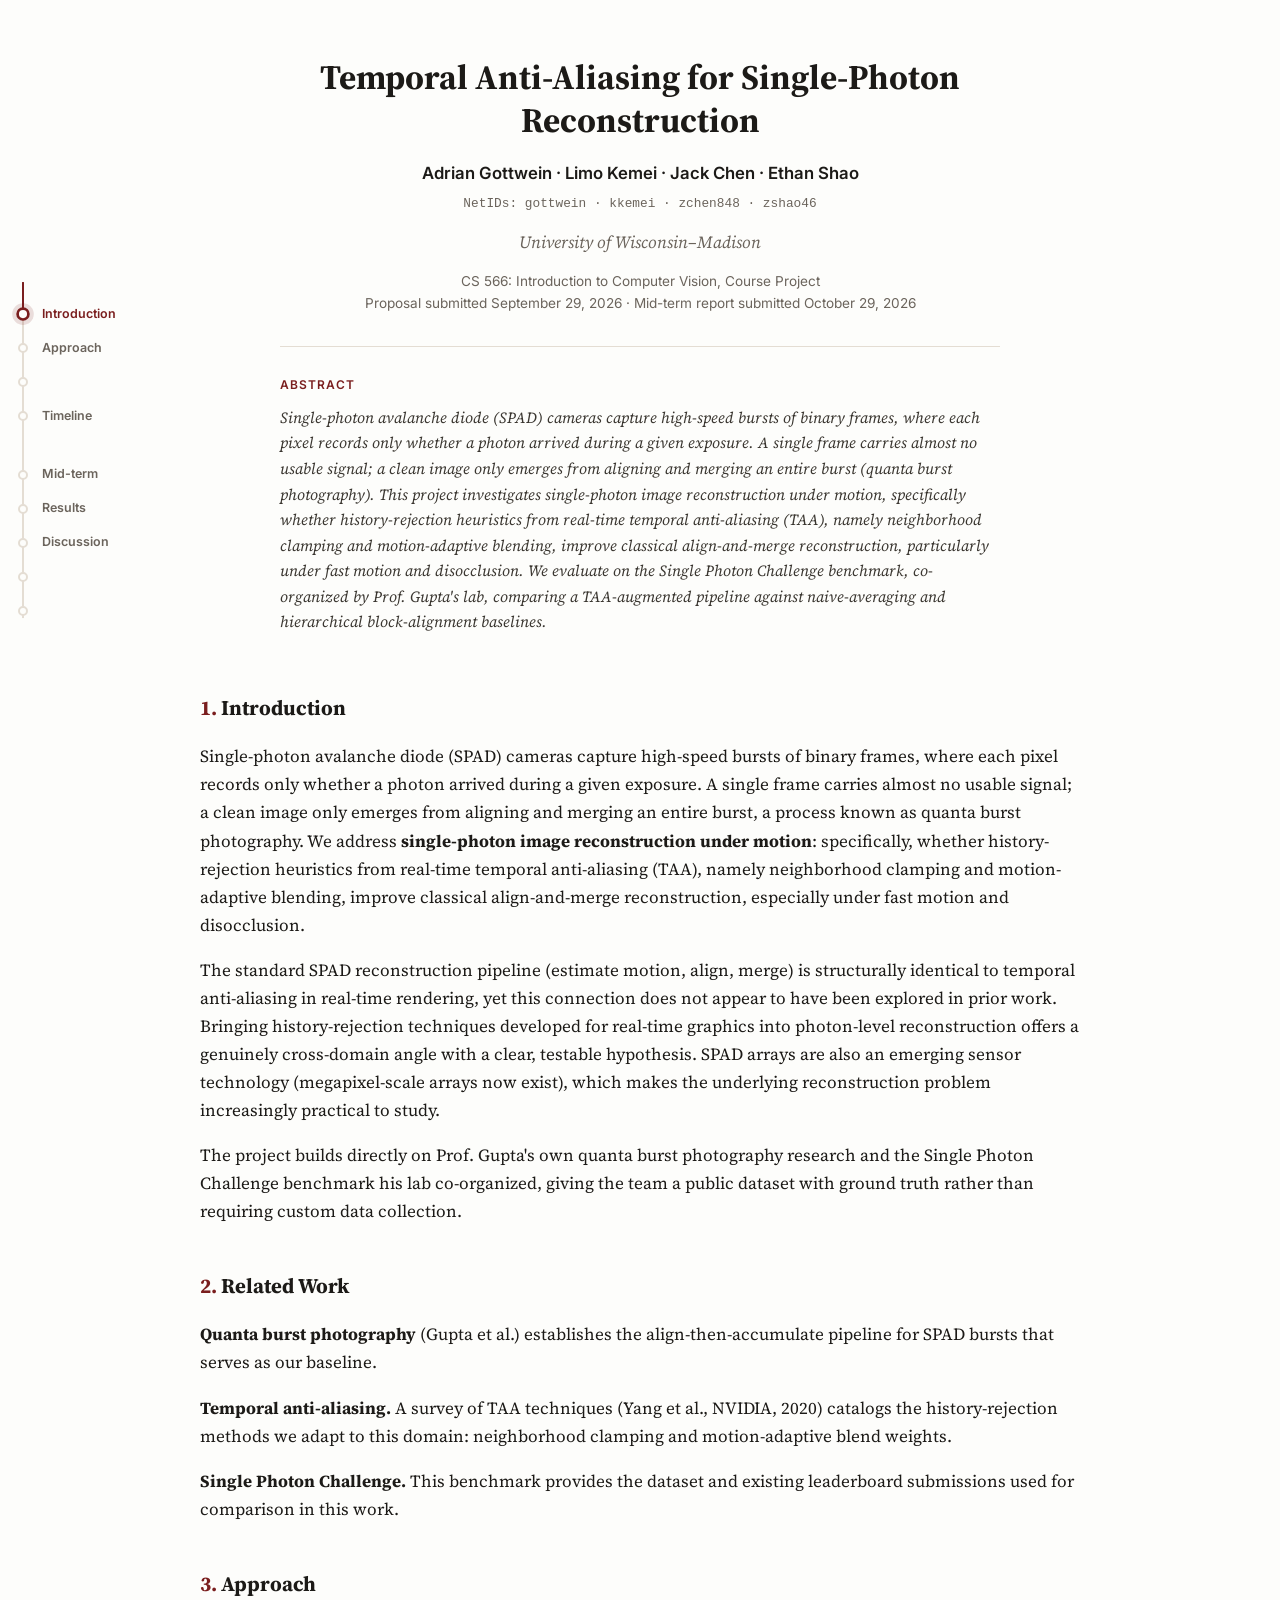
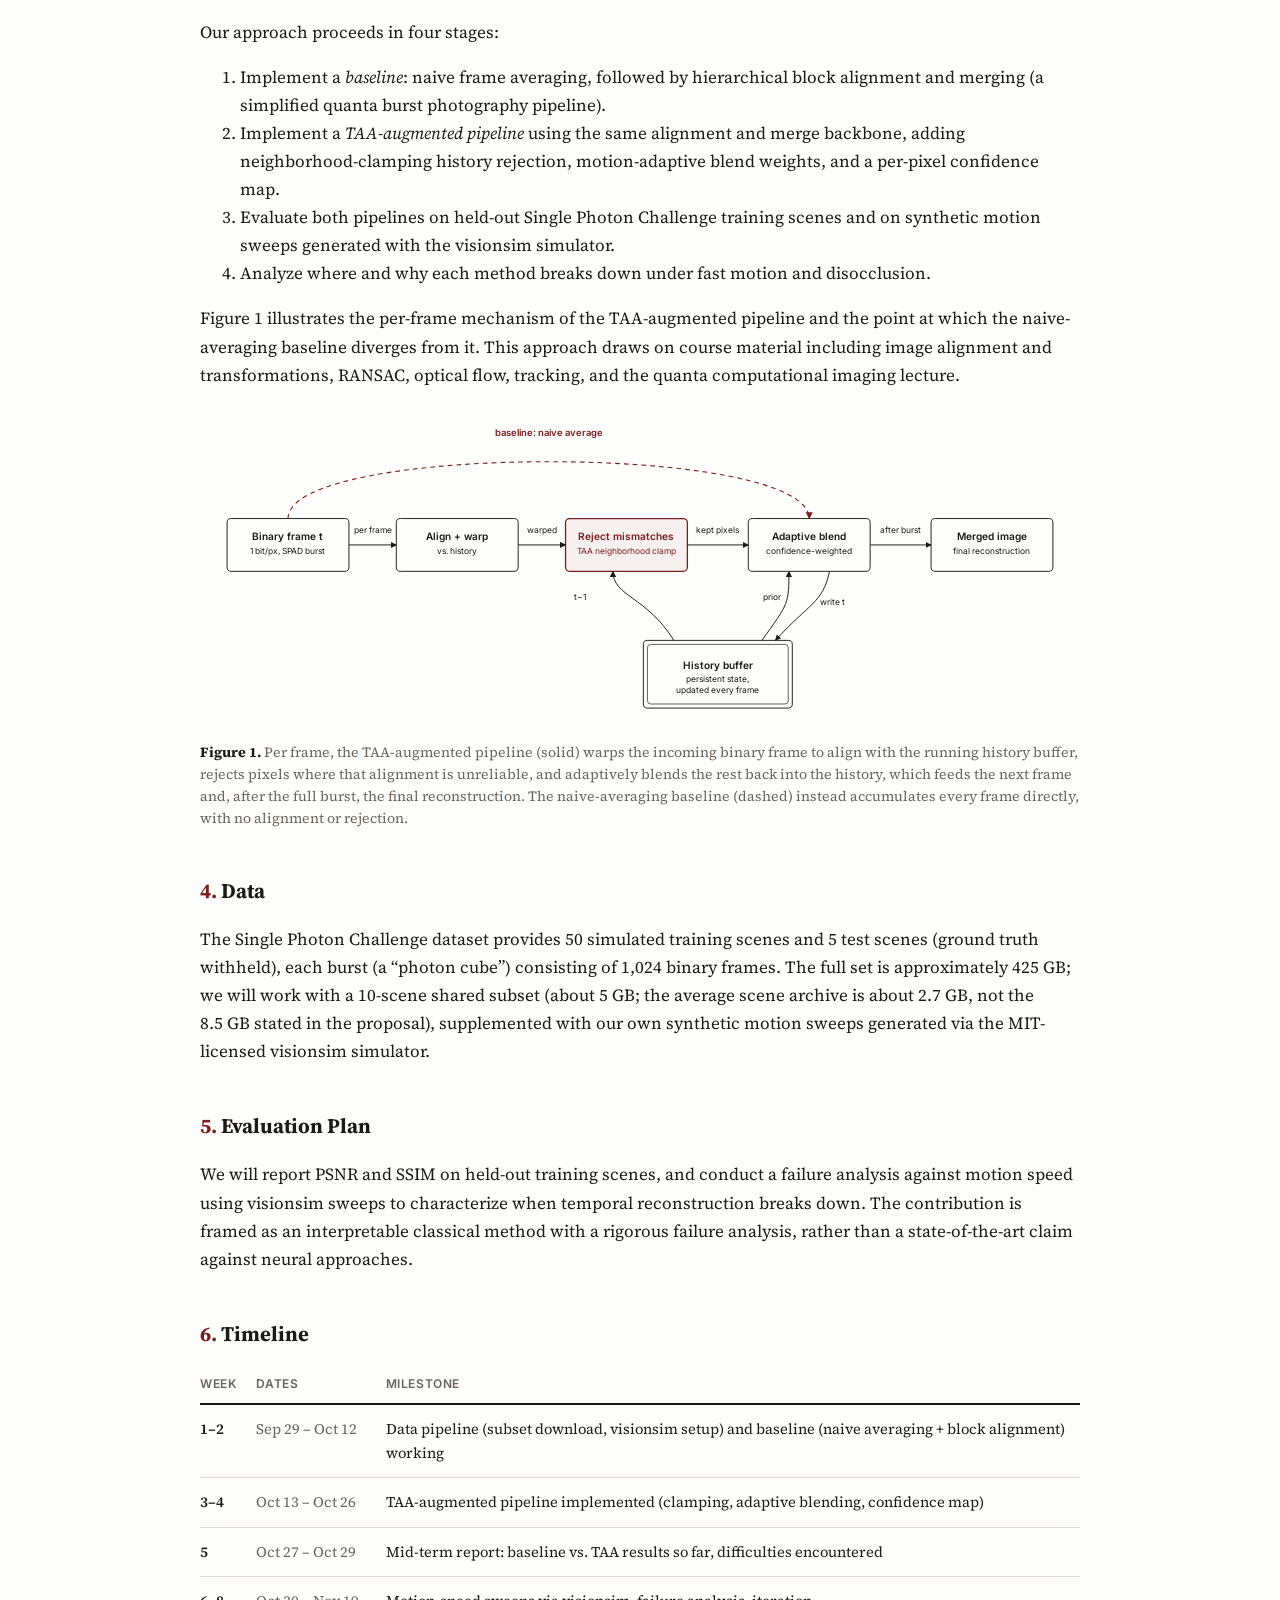
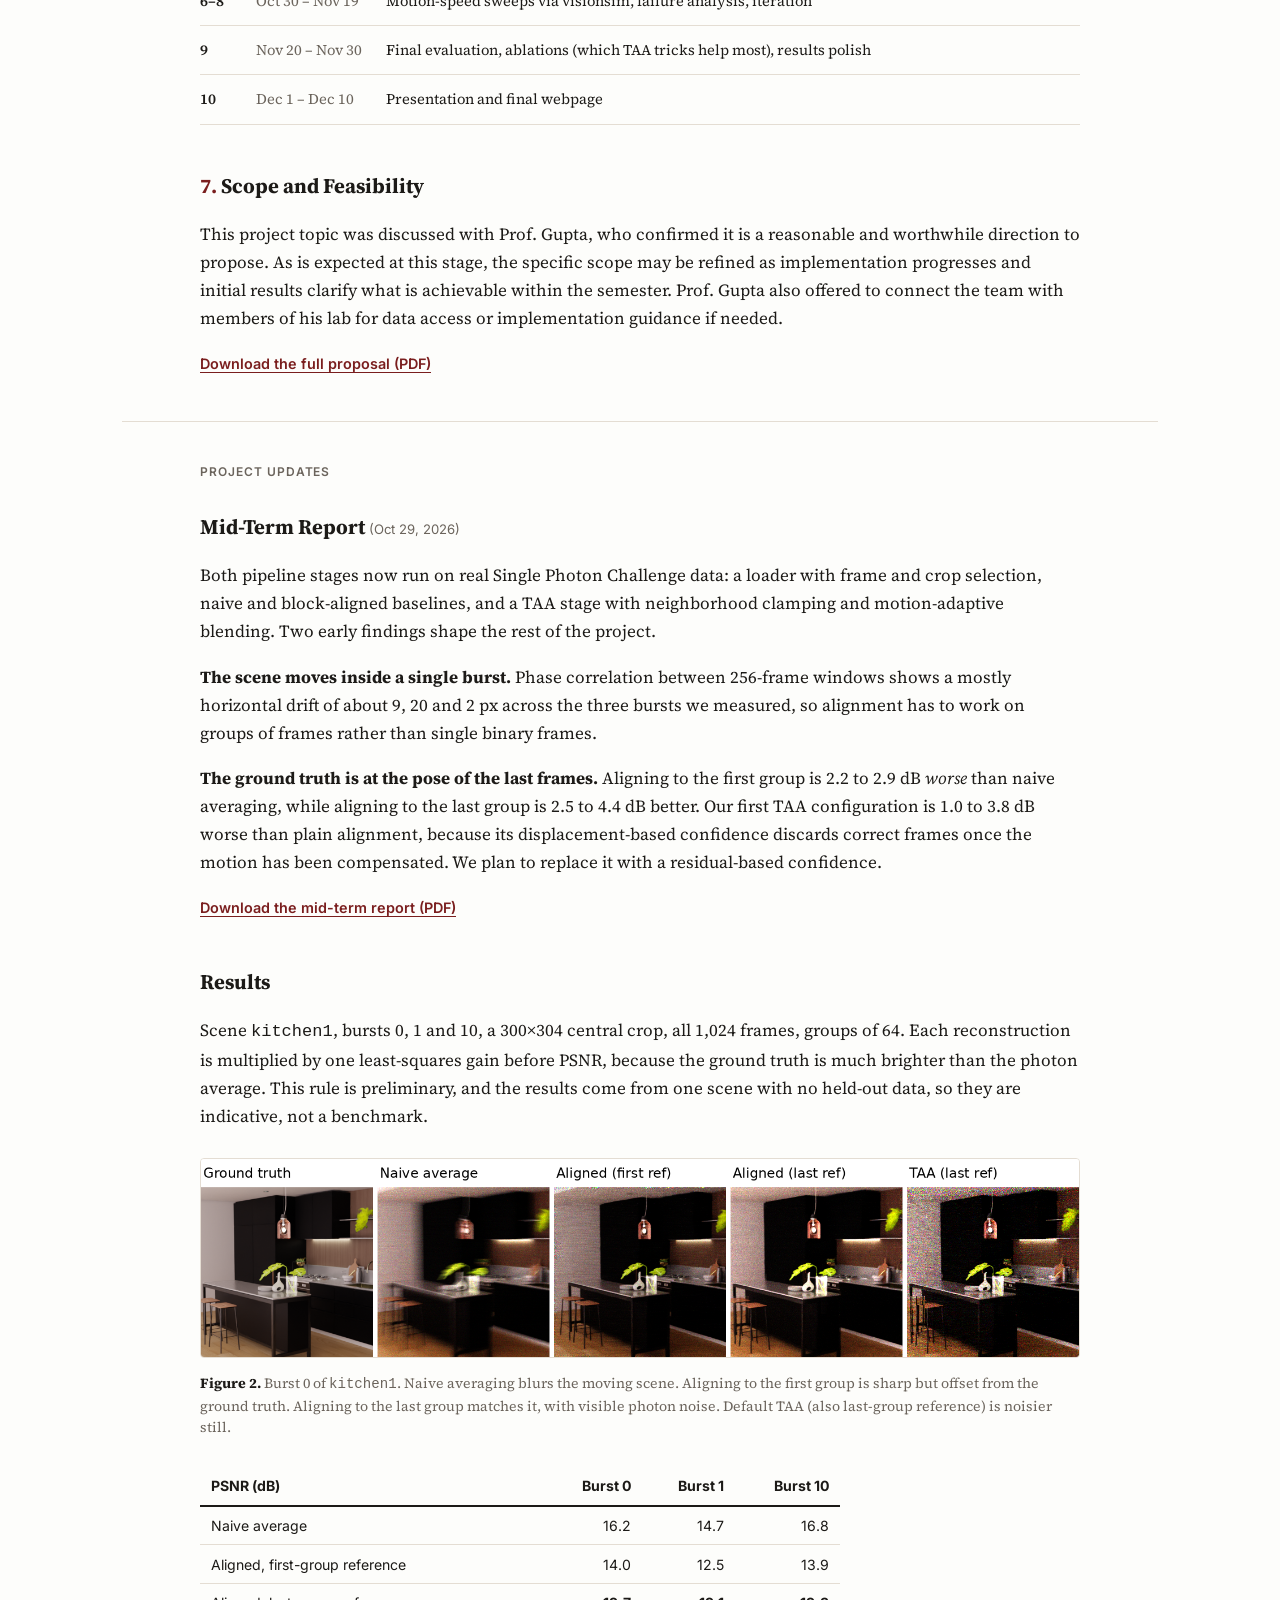
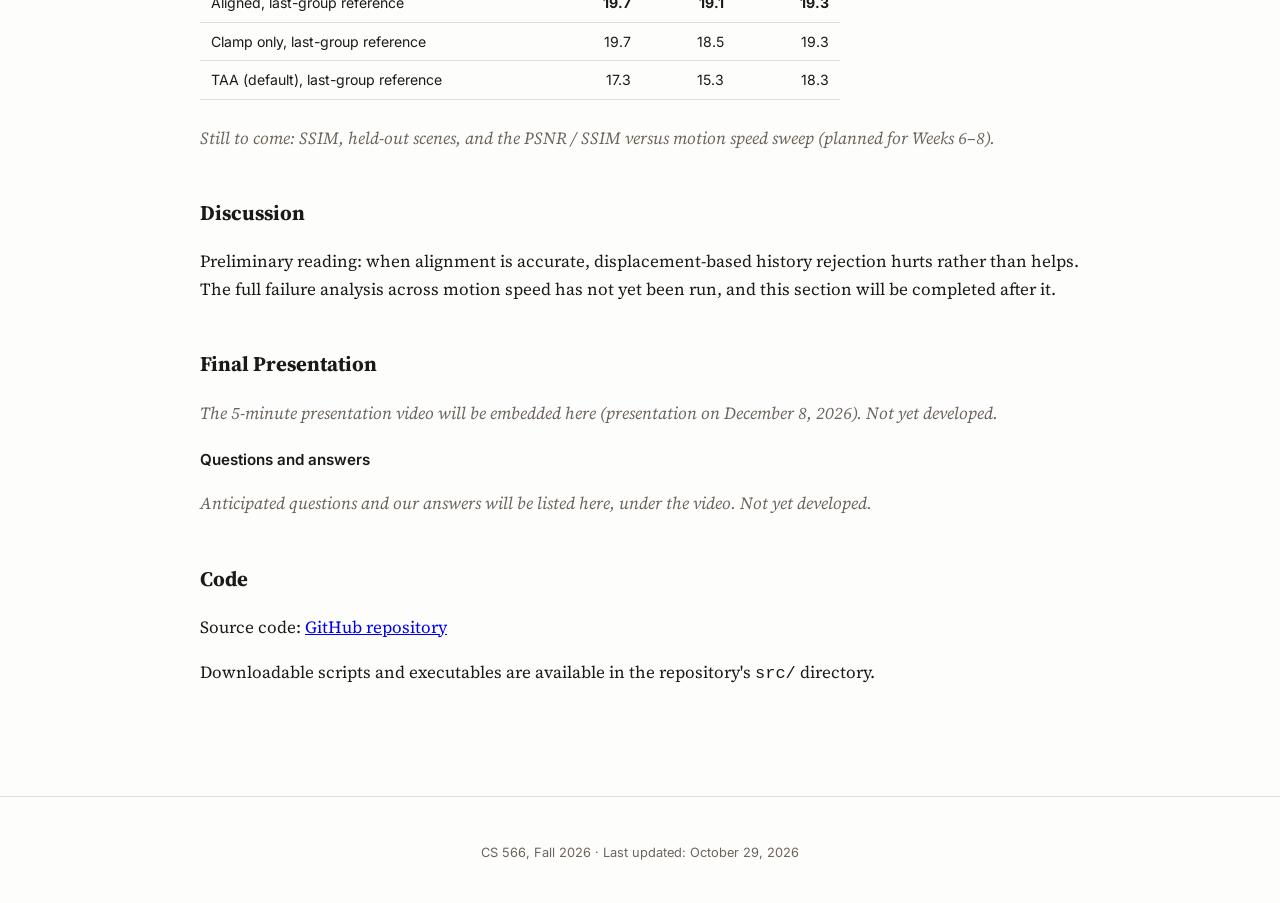
==== index.html @ 778728dd "Webpage: replace sidebar with a fixed timeline rail (scroll-spy, hover labels)" ====
<!DOCTYPE html>
<html lang="en">
<head>
<meta charset="UTF-8">
<meta name="viewport" content="width=device-width, initial-scale=1.0">
<title>Temporal Anti-Aliasing for Single-Photon Reconstruction: CS 566 Final Project</title>
<link rel="preconnect" href="https://fonts.googleapis.com">
<link rel="preconnect" href="https://fonts.gstatic.com" crossorigin>
<link href="https://fonts.googleapis.com/css2?family=Source+Serif+4:ital,opsz,wght@0,8..60,400;0,8..60,600;0,8..60,700;1,8..60,400;1,8..60,600&family=Inter:wght@500;600&display=swap" rel="stylesheet">
<link rel="stylesheet" href="style.css">
</head>
<body>

<div class="layout">

  <nav class="rail" aria-label="Page sections">
<div class="rail-track"><div class="rail-fill"></div></div>
<ol class="rail-list">
<li class="rail-group">Proposal <span>Sep 29</span></li>
<li><a href="#introduction"><i></i><b>Introduction</b></a></li>
<li><a href="#approach"><i></i><b>Approach</b></a></li>
<li><a href="#data"><i></i><b>Data</b></a></li>
<li><a href="#timeline"><i></i><b>Timeline</b></a></li>
<li class="rail-group">Updates</li>
<li><a href="#midterm"><i></i><b>Mid-term</b> <span>Oct 29</span></a></li>
<li><a href="#results"><i></i><b>Results</b></a></li>
<li><a href="#discussion"><i></i><b>Discussion</b></a></li>
<li><a href="#presentation"><i></i><b>Presentation</b></a></li>
<li><a href="#code"><i></i><b>Code</b></a></li>
</ol>
</nav>

  <div class="content">

    <header class="titleblock">
      <h1>Temporal Anti-Aliasing for Single-Photon Reconstruction</h1>
      <p class="authors">Adrian Gottwein &middot; Limo Kemei &middot; Jack Chen &middot; Ethan Shao</p>
      <p class="author-emails">NetIDs: gottwein &middot; kkemei &middot; zchen848 &middot; zshao46</p>
      <p class="affiliation">University of Wisconsin&ndash;Madison</p>
      <p class="course-line">CS 566: Introduction to Computer Vision, Course Project<br>Proposal submitted September 29, 2026 &middot; Mid-term report submitted October 29, 2026</p>

      <div class="abstract">
        <h2 class="abstract-label">Abstract</h2>
        <p>Single-photon avalanche diode (SPAD) cameras capture high-speed bursts of binary frames, where each pixel records only whether a photon arrived during a given exposure. A single frame carries almost no usable signal; a clean image only emerges from aligning and merging an entire burst (quanta burst photography). This project investigates single-photon image reconstruction under motion, specifically whether history-rejection heuristics from real-time temporal anti-aliasing (TAA), namely neighborhood clamping and motion-adaptive blending, improve classical align-and-merge reconstruction, particularly under fast motion and disocclusion. We evaluate on the Single Photon Challenge benchmark, co-organized by Prof.&nbsp;Gupta's lab, comparing a TAA-augmented pipeline against naive-averaging and hierarchical block-alignment baselines.</p>
      </div>
    </header>

    <main>

      <div class="paper">

        <section id="introduction">
          <h2>Introduction</h2>
          <p>Single-photon avalanche diode (SPAD) cameras capture high-speed bursts of binary frames, where each pixel records only whether a photon arrived during a given exposure. A single frame carries almost no usable signal; a clean image only emerges from aligning and merging an entire burst, a process known as quanta burst photography. We address <strong>single-photon image reconstruction under motion</strong>: specifically, whether history-rejection heuristics from real-time temporal anti-aliasing (TAA), namely neighborhood clamping and motion-adaptive blending, improve classical align-and-merge reconstruction, especially under fast motion and disocclusion.</p>
          <p>The standard SPAD reconstruction pipeline (estimate motion, align, merge) is structurally identical to temporal anti-aliasing in real-time rendering, yet this connection does not appear to have been explored in prior work. Bringing history-rejection techniques developed for real-time graphics into photon-level reconstruction offers a genuinely cross-domain angle with a clear, testable hypothesis. SPAD arrays are also an emerging sensor technology (megapixel-scale arrays now exist), which makes the underlying reconstruction problem increasingly practical to study.</p>
          <p>The project builds directly on Prof.&nbsp;Gupta's own quanta burst photography research and the Single Photon Challenge benchmark his lab co-organized, giving the team a public dataset with ground truth rather than requiring custom data collection.</p>
        </section>

        <section id="related-work">
          <h2>Related Work</h2>
          <p><strong>Quanta burst photography</strong> (Gupta et al.) establishes the align-then-accumulate pipeline for SPAD bursts that serves as our baseline.</p>
          <p><strong>Temporal anti-aliasing.</strong> A survey of TAA techniques (Yang et al., NVIDIA, 2020) catalogs the history-rejection methods we adapt to this domain: neighborhood clamping and motion-adaptive blend weights.</p>
          <p><strong>Single Photon Challenge.</strong> This benchmark provides the dataset and existing leaderboard submissions used for comparison in this work.</p>
        </section>

        <section id="approach">
          <h2>Approach</h2>
          <p>Our approach proceeds in four stages:</p>
          <ol>
            <li>Implement a <em>baseline</em>: naive frame averaging, followed by hierarchical block alignment and merging (a simplified quanta burst photography pipeline).</li>
            <li>Implement a <em>TAA-augmented pipeline</em> using the same alignment and merge backbone, adding neighborhood-clamping history rejection, motion-adaptive blend weights, and a per-pixel confidence map.</li>
            <li>Evaluate both pipelines on held-out Single Photon Challenge training scenes and on synthetic motion sweeps generated with the visionsim simulator.</li>
            <li>Analyze where and why each method breaks down under fast motion and disocclusion.</li>
          </ol>
          <p>Figure&nbsp;1 illustrates the per-frame mechanism of the TAA-augmented pipeline and the point at which the naive-averaging baseline diverges from it. This approach draws on course material including image alignment and transformations, RANSAC, optical flow, tracking, and the quanta computational imaging lecture.</p>

          <figure class="diagram">
            <svg viewBox="0 0 1300 460" role="img" aria-label="Left-to-right pipeline: a binary frame is aligned and warped against the running history buffer, mismatched pixels are rejected in a TAA-style clamp, the rest is adaptively blended, and the updated history both loops back for the next frame and, after the full burst, produces the merged image. A dashed arc shows the naive-averaging baseline bypassing alignment and rejection entirely.">
              <defs>
                <marker id="arrow" viewBox="0 0 10 10" refX="9" refY="5" markerWidth="6.5" markerHeight="6.5" orient="auto-start-reverse">
                  <path d="M0,0 L10,5 L0,10 z" fill="currentColor"/>
                </marker>
                <marker id="arrowAccent" viewBox="0 0 10 10" refX="9" refY="5" markerWidth="6.5" markerHeight="6.5" orient="auto-start-reverse">
                  <path d="M0,0 L10,5 L0,10 z" fill="#7a1e1e"/>
                </marker>
              </defs>
              <g font-family="Inter, -apple-system, Helvetica, Arial, sans-serif" fill="currentColor">

                <!-- Baseline dashed bypass -->
                <path d="M130,150 C130,38 900,38 900,150" fill="none" stroke="#7a1e1e" stroke-width="1.6" stroke-dasharray="7 6" marker-end="url(#arrowAccent)"/>
                <text x="515" y="28" font-size="14" font-weight="600" text-anchor="middle" fill="#7a1e1e">baseline: naive average</text>

                <!-- A: Binary frame -->
                <rect x="40" y="150" width="180" height="78" rx="6" fill="none" stroke="currentColor" stroke-width="1.4"/>
                <text x="130" y="182" font-size="15" font-weight="600" text-anchor="middle">Binary frame t</text>
                <text x="130" y="202" font-size="12.5" text-anchor="middle">1 bit/px, SPAD burst</text>

                <!-- B: Align + warp -->
                <rect x="290" y="150" width="180" height="78" rx="6" fill="none" stroke="currentColor" stroke-width="1.4"/>
                <text x="380" y="182" font-size="15" font-weight="600" text-anchor="middle">Align + warp</text>
                <text x="380" y="202" font-size="12.5" text-anchor="middle">vs. history</text>

                <!-- E: Reject mismatches (accent) -->
                <rect x="540" y="150" width="180" height="78" rx="6" fill="#7a1e1e" fill-opacity="0.055" stroke="#7a1e1e" stroke-width="1.9"/>
                <text x="630" y="182" font-size="15" font-weight="600" text-anchor="middle" fill="#7a1e1e">Reject mismatches</text>
                <text x="630" y="202" font-size="12.5" text-anchor="middle" fill="#7a1e1e">TAA neighborhood clamp</text>

                <!-- F: Adaptive blend -->
                <rect x="810" y="150" width="180" height="78" rx="6" fill="none" stroke="currentColor" stroke-width="1.4"/>
                <text x="900" y="182" font-size="15" font-weight="600" text-anchor="middle">Adaptive blend</text>
                <text x="900" y="202" font-size="12.5" text-anchor="middle">confidence-weighted</text>

                <!-- G: Merged image -->
                <rect x="1080" y="150" width="180" height="78" rx="6" fill="none" stroke="currentColor" stroke-width="1.4"/>
                <text x="1170" y="182" font-size="15" font-weight="600" text-anchor="middle">Merged image</text>
                <text x="1170" y="202" font-size="12.5" text-anchor="middle">final reconstruction</text>

                <!-- main chain arrows -->
                <line x1="220" y1="189" x2="290" y2="189" stroke="currentColor" stroke-width="1.4" marker-end="url(#arrow)"/>
                <text x="255" y="172" font-size="12.5" text-anchor="middle">per frame</text>

                <line x1="470" y1="189" x2="540" y2="189" stroke="currentColor" stroke-width="1.4" marker-end="url(#arrow)"/>
                <text x="505" y="172" font-size="12.5" text-anchor="middle">warped</text>

                <line x1="720" y1="189" x2="810" y2="189" stroke="currentColor" stroke-width="1.4" marker-end="url(#arrow)"/>
                <text x="765" y="172" font-size="12.5" text-anchor="middle">kept pixels</text>

                <line x1="990" y1="189" x2="1080" y2="189" stroke="currentColor" stroke-width="1.4" marker-end="url(#arrow)"/>
                <text x="1035" y="172" font-size="12.5" text-anchor="middle">after burst</text>

                <!-- D: History buffer (persistent state, double border) -->
                <rect x="655" y="330" width="220" height="100" rx="6" fill="none" stroke="currentColor" stroke-width="1.4"/>
                <rect x="661" y="336" width="208" height="88" rx="5" fill="none" stroke="currentColor" stroke-width="1"/>
                <text x="765" y="372" font-size="15" font-weight="600" text-anchor="middle">History buffer</text>
                <text x="765" y="391" font-size="12.5" text-anchor="middle">persistent state,</text>
                <text x="765" y="408" font-size="12.5" text-anchor="middle">updated every frame</text>

                <!-- t-1: history to reject step -->
                <path d="M700,330 C660,265 610,265 610,228" fill="none" stroke="currentColor" stroke-width="1.4" marker-end="url(#arrow)"/>
                <text x="562" y="270" font-size="12.5" text-anchor="middle">t&minus;1</text>

                <!-- prior: history to blend step (read) -->
                <path d="M830,330 C870,275 870,275 870,228" fill="none" stroke="currentColor" stroke-width="1.4" marker-end="url(#arrow)"/>
                <text x="845" y="270" font-size="12.5" text-anchor="middle">prior</text>

                <!-- write: blend step to history (write) -->
                <path d="M930,228 C920,275 900,275 850,330" fill="none" stroke="currentColor" stroke-width="1.4" marker-end="url(#arrow)"/>
                <text x="935" y="278" font-size="12.5" text-anchor="middle">write t</text>

              </g>
            </svg>
            <figcaption><strong>Figure 1.</strong> Per frame, the TAA-augmented pipeline (solid) warps the incoming binary frame to align with the running history buffer, rejects pixels where that alignment is unreliable, and adaptively blends the rest back into the history, which feeds the next frame and, after the full burst, the final reconstruction. The naive-averaging baseline (dashed) instead accumulates every frame directly, with no alignment or rejection.</figcaption>
          </figure>
        </section>

        <section id="data">
          <h2>Data</h2>
          <p>The Single Photon Challenge dataset provides 50 simulated training scenes and 5 test scenes (ground truth withheld), each burst (a &ldquo;photon cube&rdquo;) consisting of 1,024 binary frames. The full set is approximately 425&nbsp;GB; we will work with a 10-scene shared subset (about 5&nbsp;GB; the average scene archive is about 2.7&nbsp;GB, not the 8.5&nbsp;GB stated in the proposal), supplemented with our own synthetic motion sweeps generated via the MIT-licensed visionsim simulator.</p>
        </section>

        <section id="evaluation">
          <h2>Evaluation Plan</h2>
          <p>We will report PSNR and SSIM on held-out training scenes, and conduct a failure analysis against motion speed using visionsim sweeps to characterize when temporal reconstruction breaks down. The contribution is framed as an interpretable classical method with a rigorous failure analysis, rather than a state-of-the-art claim against neural approaches.</p>
        </section>

        <section id="timeline">
          <h2>Timeline</h2>
          <table class="timeline-table">
            <thead>
              <tr><th>Week</th><th>Dates</th><th>Milestone</th></tr>
            </thead>
            <tbody>
              <tr><td>1&ndash;2</td><td>Sep 29 &ndash; Oct 12</td><td>Data pipeline (subset download, visionsim setup) and baseline (naive averaging + block alignment) working</td></tr>
              <tr><td>3&ndash;4</td><td>Oct 13 &ndash; Oct 26</td><td>TAA-augmented pipeline implemented (clamping, adaptive blending, confidence map)</td></tr>
              <tr><td>5</td><td>Oct 27 &ndash; Oct 29</td><td>Mid-term report: baseline vs. TAA results so far, difficulties encountered</td></tr>
              <tr><td>6&ndash;8</td><td>Oct 30 &ndash; Nov 19</td><td>Motion-speed sweeps via visionsim, failure analysis, iteration</td></tr>
              <tr><td>9</td><td>Nov 20 &ndash; Nov 30</td><td>Final evaluation, ablations (which TAA tricks help most), results polish</td></tr>
              <tr><td>10</td><td>Dec 1 &ndash; Dec 10</td><td>Presentation and final webpage</td></tr>
            </tbody>
          </table>
        </section>

        <section id="scope">
          <h2>Scope and Feasibility</h2>
          <p>This project topic was discussed with Prof.&nbsp;Gupta, who confirmed it is a reasonable and worthwhile direction to propose. As is expected at this stage, the specific scope may be refined as implementation progresses and initial results clarify what is achievable within the semester. Prof.&nbsp;Gupta also offered to connect the team with members of his lab for data access or implementation guidance if needed.</p>
          <p class="pdf-link"><a href="proposal.pdf">Download the full proposal (PDF)</a></p>
        </section>

      </div>

      <hr class="section-divider">

      <div class="updates">
        <p class="updates-label">Project Updates</p>

        <section id="midterm">
<h2>Mid-Term Report <span class="date">(Oct 29, 2026)</span></h2>
<p>Both pipeline stages now run on real Single Photon Challenge data: a loader with frame and crop selection, naive and block-aligned baselines, and a TAA stage with neighborhood clamping and motion-adaptive blending. Two early findings shape the rest of the project.</p>
<p><strong>The scene moves inside a single burst.</strong> Phase correlation between 256-frame windows shows a mostly horizontal drift of about 9, 20 and 2&nbsp;px across the three bursts we measured, so alignment has to work on groups of frames rather than single binary frames.</p>
<p><strong>The ground truth is at the pose of the last frames.</strong> Aligning to the first group is 2.2 to 2.9&nbsp;dB <em>worse</em> than naive averaging, while aligning to the last group is 2.5 to 4.4&nbsp;dB better. Our first TAA configuration is 1.0 to 3.8&nbsp;dB worse than plain alignment, because its displacement-based confidence discards correct frames once the motion has been compensated. We plan to replace it with a residual-based confidence.</p>
<p class="pdf-link"><a href="midterm-report.pdf">Download the mid-term report (PDF)</a></p>
</section>
<section id="results">
<h2>Results</h2>
<p>Scene <code>kitchen1</code>, bursts 0, 1 and 10, a 300&times;304 central crop, all 1,024 frames, groups of 64. Each reconstruction is multiplied by one least-squares gain before PSNR, because the ground truth is much brighter than the photon average. This rule is preliminary, and the results come from one scene with no held-out data, so they are indicative, not a benchmark.</p>
<figure class="diagram">
<img src="assets/result-compare.png" alt="Five panels for burst 0 of kitchen1: ground truth, naive average, aligned to first group, aligned to last group, and TAA with last-group reference" style="width:100%;border:1px solid var(--border);border-radius:4px;display:block">
<figcaption><strong>Figure 2.</strong> Burst 0 of <code>kitchen1</code>. Naive averaging blurs the moving scene. Aligning to the first group is sharp but offset from the ground truth. Aligning to the last group matches it, with visible photon noise. Default TAA (also last-group reference) is noisier still.</figcaption>
</figure>
<table class="results-table">
<thead>
<tr><th>PSNR (dB)</th><th>Burst 0</th><th>Burst 1</th><th>Burst 10</th></tr>
</thead>
<tbody>
<tr><td>Naive average</td><td>16.2</td><td>14.7</td><td>16.8</td></tr>
<tr><td>Aligned, first-group reference</td><td>14.0</td><td>12.5</td><td>13.9</td></tr>
<tr><td>Aligned, last-group reference</td><td><strong>19.7</strong></td><td><strong>19.1</strong></td><td><strong>19.3</strong></td></tr>
<tr><td>Clamp only, last-group reference</td><td>19.7</td><td>18.5</td><td>19.3</td></tr>
<tr><td>TAA (default), last-group reference</td><td>17.3</td><td>15.3</td><td>18.3</td></tr>
</tbody>
</table>
<p class="tbd">Still to come: SSIM, held-out scenes, and the PSNR / SSIM versus motion speed sweep (planned for Weeks 6&ndash;8).</p>
</section>
<section id="discussion">
          <h2>Discussion</h2>
          <p>Preliminary reading: when alignment is accurate, displacement-based history rejection hurts rather than helps. The full failure analysis across motion speed has not yet been run, and this section will be completed after it.</p>
        </section>

        <section id="presentation">
          <h2>Final Presentation</h2>
          <p class="tbd">The 5-minute presentation video will be embedded here (presentation on December 8, 2026). Not yet developed.</p>
<h3>Questions and answers</h3>
<p class="tbd">Anticipated questions and our answers will be listed here, under the video. Not yet developed.</p>
        </section>

        <section id="code">
          <h2>Code</h2>
          <p>Source code: <a href="https://github.com/1immy/cs566-project">GitHub repository</a></p>
          <p>Downloadable scripts and executables are available in the repository's <code>src/</code> directory.</p>
        </section>
      </div>

    </main>

    <footer>
      <p>CS 566, Fall 2026 &middot; Last updated: October 29, 2026</p>
    </footer>

  </div>

</div>

<script>
(function () {
  var links = Array.prototype.slice.call(document.querySelectorAll('.rail-list a'));
  var fill = document.querySelector('.rail-fill');
  var list = document.querySelector('.rail-list');
  var items = links.map(function (a) {
    return { a: a, el: document.querySelector(a.getAttribute('href')) };
  }).filter(function (x) { return x.el; });
  function update() {
    var line = window.innerHeight * 0.35, cur = 0;
    items.forEach(function (x, i) { if (x.el.getBoundingClientRect().top <= line) cur = i; });
    items.forEach(function (x, i) {
      x.a.classList.toggle('active', i === cur);
      x.a.classList.toggle('passed', i < cur);
    });
    if (items.length && list) {
      var li = items[cur].a.parentNode;
      fill.style.height = (li.offsetTop + li.offsetHeight / 2) + 'px';
    }
    var doc = document.documentElement;
    var p = doc.scrollTop / Math.max(1, doc.scrollHeight - doc.clientHeight);
    document.documentElement.style.setProperty('--progress', (p * 100).toFixed(1) + '%');
  }
  window.addEventListener('scroll', update, { passive: true });
  window.addEventListener('resize', update);
  update();
})();
</script>
</body>
</html>
---- style.css ----
:root {
  --bg: #fdfdfb;
  --text: #1c1a17;
  --accent: #7a1e1e;
  --muted: #6b645c;
  --border: #e4ddd3;
  --serif: "Source Serif 4", Georgia, "Times New Roman", serif;
  --sans: "Inter", -apple-system, "Segoe UI", Helvetica, Arial, sans-serif;
  --sidenav-w: 230px;
}

* { box-sizing: border-box; }

body {
  margin: 0;
  font-family: var(--serif);
  background: var(--bg);
  color: var(--text);
  line-height: 1.65;
  font-size: 17px;
}

/* ---------- Layout ---------- */

.layout { min-height: 100vh; }
.content { min-width: 0; }

/* ---------- Timeline rail (fixed, does not take layout space) ---------- */

.rail {
  position: fixed;
  left: 0;
  top: 50%;
  transform: translateY(-50%);
  z-index: 20;
  padding: 0.5rem 0.6rem 0.5rem 1.1rem;
  max-height: 100vh;
}
.rail-track {
  position: absolute;
  left: 1.1rem;
  top: 1.1rem;
  bottom: 1.1rem;
  width: 2px;
  margin-left: 4px;
  background: var(--border);
}
.rail-fill {
  width: 100%;
  height: 0;
  background: var(--accent);
  transition: height 0.25s ease;
}
.rail-list { list-style: none; margin: 0; padding: 0; position: relative; }
.rail-list li { margin: 0; }
.rail-list a {
  display: flex;
  align-items: center;
  gap: 0.9rem;
  padding: 0.42rem 0;
  font-family: var(--sans);
  font-size: 0.78rem;
  color: var(--muted);
  text-decoration: none;
}
.rail-list i {
  flex: 0 0 10px;
  width: 10px;
  height: 10px;
  border-radius: 50%;
  background: var(--bg);
  border: 2px solid var(--border);
  position: relative;
  z-index: 1;
  transition: background 0.2s, border-color 0.2s, transform 0.2s;
}
.rail-list b, .rail-list span, .rail-group {
  opacity: 0;
  transform: translateX(-6px);
  transition: opacity 0.2s, transform 0.2s;
  white-space: nowrap;
  pointer-events: none;
}
.rail-list b { font-weight: 600; }
.rail-list a span { color: var(--muted); font-weight: 400; font-size: 0.7rem; }
.rail-list .rail-group {
  display: block;
  margin: 0.55rem 0 0.1rem 1.55rem;
  font-family: var(--sans);
  font-size: 0.64rem;
  letter-spacing: 0.09em;
  text-transform: uppercase;
  color: var(--accent);
  font-weight: 600;
  height: 0.9rem;
}
.rail-group span { margin-left: 0.4rem; opacity: inherit; letter-spacing: 0; text-transform: none; font-weight: 400; color: var(--muted); }
.rail-list a.passed i { border-color: var(--accent); background: var(--accent); }
.rail-list a.active i { border-color: var(--accent); background: var(--bg); transform: scale(1.35); box-shadow: 0 0 0 3px rgba(122, 30, 30, 0.14); }
.rail-list a.active { color: var(--accent); }
.rail-list a.active b { opacity: 1; transform: none; }
.rail:hover { background: rgba(253, 253, 251, 0.96); border-radius: 0 10px 10px 0; box-shadow: 0 2px 18px rgba(28, 26, 23, 0.1); }
.rail:hover b, .rail:hover span, .rail:hover .rail-group,
.rail:focus-within b, .rail:focus-within span, .rail:focus-within .rail-group {
  opacity: 1;
  transform: none;
  pointer-events: auto;
}
.rail-list a:hover { color: var(--accent); }

html { scroll-behavior: smooth; }
section[id] { scroll-margin-top: 1.5rem; }

/* ---------- Title block ---------- */

.titleblock {
  max-width: 900px;
  margin: 0 auto;
  padding: 3.5rem 2rem 2.5rem;
  text-align: center;
}

.titleblock h1 {
  font-size: 2.15rem;
  font-weight: 700;
  line-height: 1.25;
  margin: 0 0 1.1rem;
}

.authors {
  font-family: var(--sans);
  font-size: 1.05rem;
  font-weight: 600;
  margin: 0 0 0.35rem;
}

.author-emails {
  font-family: "SFMono-Regular", Consolas, "Liberation Mono", Menlo, monospace;
  font-size: 0.8rem;
  color: var(--muted);
  margin: 0 0 0.9rem;
}

.affiliation {
  font-style: italic;
  color: var(--muted);
  margin: 0 0 0.9rem;
}

.course-line {
  font-family: var(--sans);
  font-size: 0.85rem;
  color: var(--muted);
  margin: 0 0 2rem;
  line-height: 1.6;
}

.abstract {
  text-align: left;
  max-width: 720px;
  margin: 0 auto;
  padding-top: 1.75rem;
  border-top: 1px solid var(--border);
}

.abstract-label {
  font-family: var(--sans);
  font-size: 0.75rem;
  font-weight: 600;
  letter-spacing: 0.08em;
  text-transform: uppercase;
  color: var(--accent);
  border: none;
  padding: 0;
  margin: 0 0 0.6rem;
}

.abstract p {
  font-style: italic;
  font-size: 0.97rem;
  color: #3a3630;
  margin: 0;
}

/* ---------- Main layout ---------- */

main {
  max-width: 1100px;
  margin: 0 auto;
  padding: 1rem 2rem 4rem;
}

.paper {
  max-width: 880px;
  margin: 0 auto;
  counter-reset: sec;
}

section {
  margin-bottom: 2.75rem;
  counter-increment: sec;
}

.paper h2 {
  font-size: 1.3rem;
  font-weight: 700;
  border: none;
  padding: 0;
  color: var(--text);
  margin: 0 0 0.9rem;
}

.paper > section > h2::before {
  content: counter(sec) ". ";
  color: var(--accent);
}

.updates h2 {
  font-size: 1.3rem;
  font-weight: 700;
  border: none;
  padding: 0;
  color: var(--text);
  margin: 0 0 0.9rem;
}

h3 {
  font-family: var(--sans);
  font-size: 0.95rem;
  font-weight: 600;
  margin: 1.3rem 0 0.4rem;
}

.date { font-family: var(--sans); font-weight: 400; color: var(--muted); font-size: 0.82rem; }

.tbd { color: var(--muted); font-style: italic; }

.pdf-link a {
  font-family: var(--sans);
  font-weight: 600;
  font-size: 0.9rem;
  color: var(--accent);
  text-decoration: none;
  border-bottom: 1px solid var(--accent);
}

.paper a { color: var(--accent); }

/* ---------- Figure / diagram ---------- */

figure.diagram {
  width: 100%;
  max-width: 100%;
  margin: 1.75rem 0;
}

figure.diagram svg {
  width: 100%;
  height: auto;
  display: block;
  margin: 0 auto;
  max-width: 1000px;
}

figcaption {
  margin-top: 0.9rem;
  font-size: 0.88rem;
  color: var(--muted);
  text-align: left;
  line-height: 1.55;
}
figcaption strong { color: var(--text); }

/* ---------- Timeline table ---------- */

.timeline-table {
  width: 100%;
  border-collapse: collapse;
  margin: 0.5rem 0 0;
  font-size: 0.92rem;
}

.timeline-table th {
  font-family: var(--sans);
  font-size: 0.75rem;
  font-weight: 600;
  letter-spacing: 0.05em;
  text-transform: uppercase;
  text-align: left;
  color: var(--muted);
  border-bottom: 2px solid var(--text);
  padding: 0.55rem 0.9rem 0.55rem 0;
}

.timeline-table td {
  padding: 0.75rem 0.9rem 0.75rem 0;
  border-bottom: 1px solid var(--border);
  vertical-align: top;
}

.timeline-table td:first-child,
.timeline-table th:first-child {
  white-space: nowrap;
  font-weight: 600;
  padding-right: 1.2rem;
}

.timeline-table td:nth-child(2),
.timeline-table th:nth-child(2) {
  white-space: nowrap;
  color: var(--muted);
  padding-right: 1.5rem;
}

/* ---------- Divider + updates ---------- */

.section-divider {
  max-width: 1100px;
  margin: 1rem auto 2.5rem;
  border: none;
  border-top: 1px solid var(--border);
}

.updates-label {
  max-width: 880px;
  margin: 0 auto 1.75rem;
  font-family: var(--sans);
  font-size: 0.75rem;
  font-weight: 600;
  letter-spacing: 0.08em;
  text-transform: uppercase;
  color: var(--muted);
}

.updates {
  max-width: 880px;
  margin: 0 auto;
}

/* ---------- Results table ---------- */

.results-table {
  width: 100%;
  max-width: 640px;
  border-collapse: collapse;
  margin: 1.5rem 0;
  font-family: var(--sans);
  font-size: 0.88rem;
}
.results-table th, .results-table td {
  padding: 0.45rem 0.7rem;
  border-bottom: 1px solid var(--border);
  text-align: right;
}
.results-table th:first-child, .results-table td:first-child { text-align: left; }
.results-table thead th { border-bottom: 2px solid var(--text); }

/* ---------- Results gallery ---------- */

.gallery {
  display: grid;
  grid-template-columns: repeat(auto-fit, minmax(240px, 1fr));
  gap: 1.5rem;
}
.gallery img { width: 100%; border-radius: 4px; border: 1px solid var(--border); display: block; }

.placeholder {
  width: 100%;
  aspect-ratio: 4 / 3;
  border: 1px dashed var(--border);
  border-radius: 4px;
  display: flex;
  align-items: center;
  justify-content: center;
  font-family: var(--sans);
  font-size: 0.85rem;
  font-weight: 500;
  color: var(--muted);
  background: #f5f2ec;
}
.gallery figcaption { margin-top: 0.6rem; }

/* ---------- Footer ---------- */

footer {
  text-align: center;
  font-family: var(--sans);
  color: var(--muted);
  font-size: 0.8rem;
  padding: 2rem 1.5rem;
  border-top: 1px solid var(--border);
}

/* ---------- Responsive: rail becomes a thin progress bar ---------- */

@media (max-width: 820px) {
  .rail { display: none; }
  body::before {
    content: "";
    position: fixed;
    top: 0; left: 0;
    height: 3px;
    width: var(--progress, 0%);
    background: var(--accent);
    z-index: 30;
  }
  .titleblock h1 { font-size: 1.6rem; }
  body { font-size: 16px; }
}
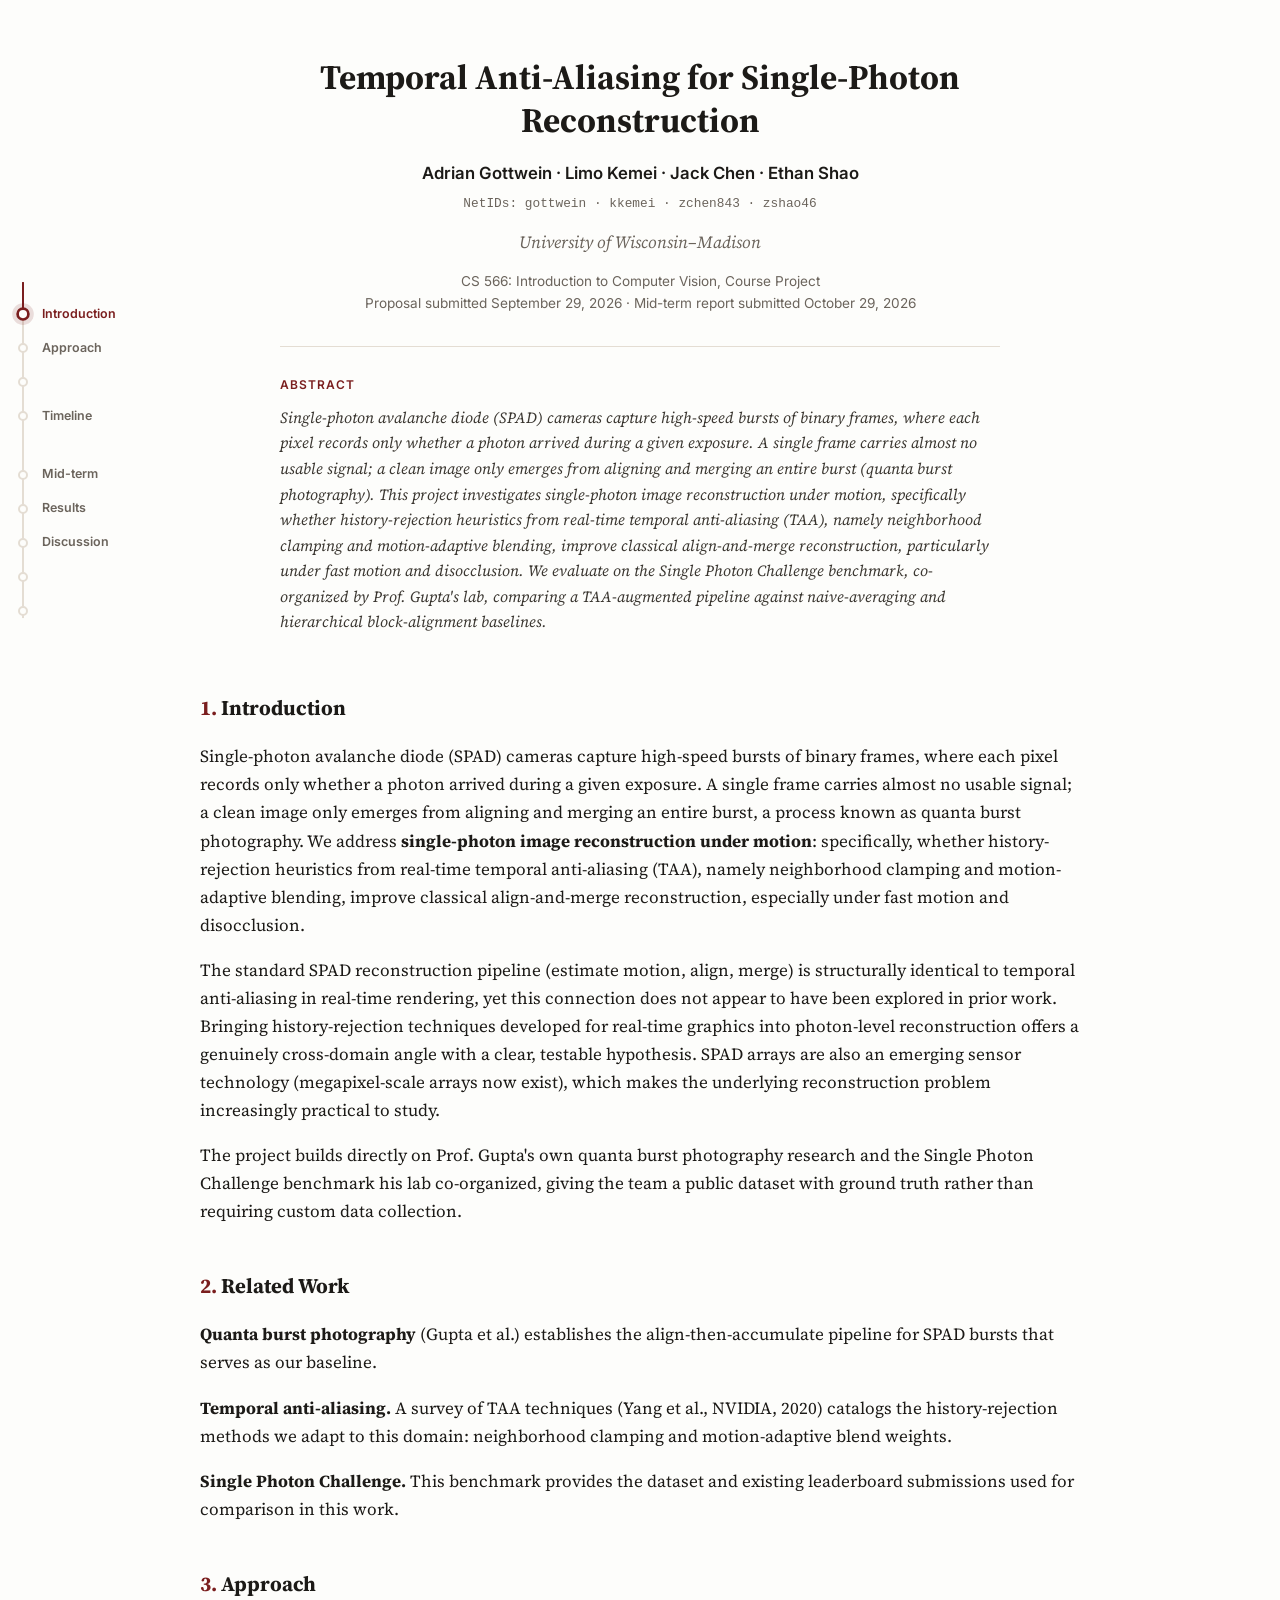
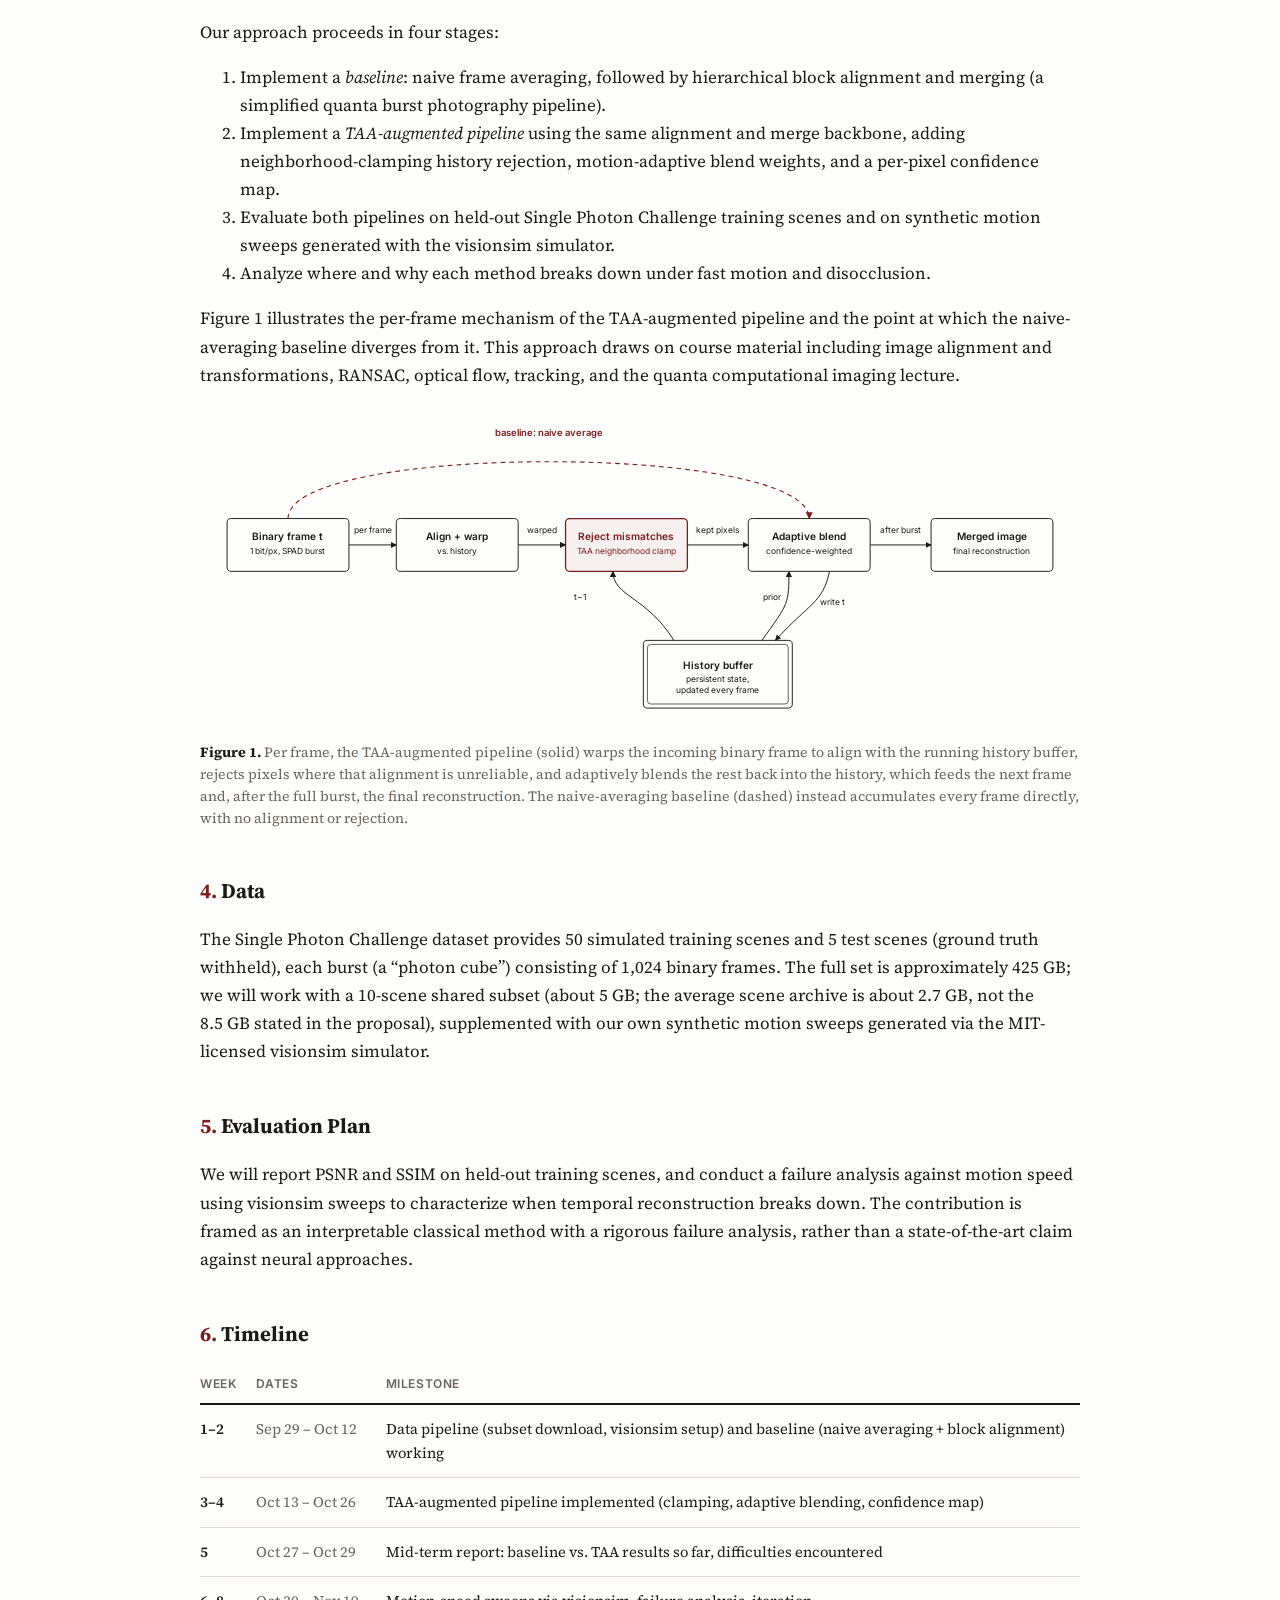
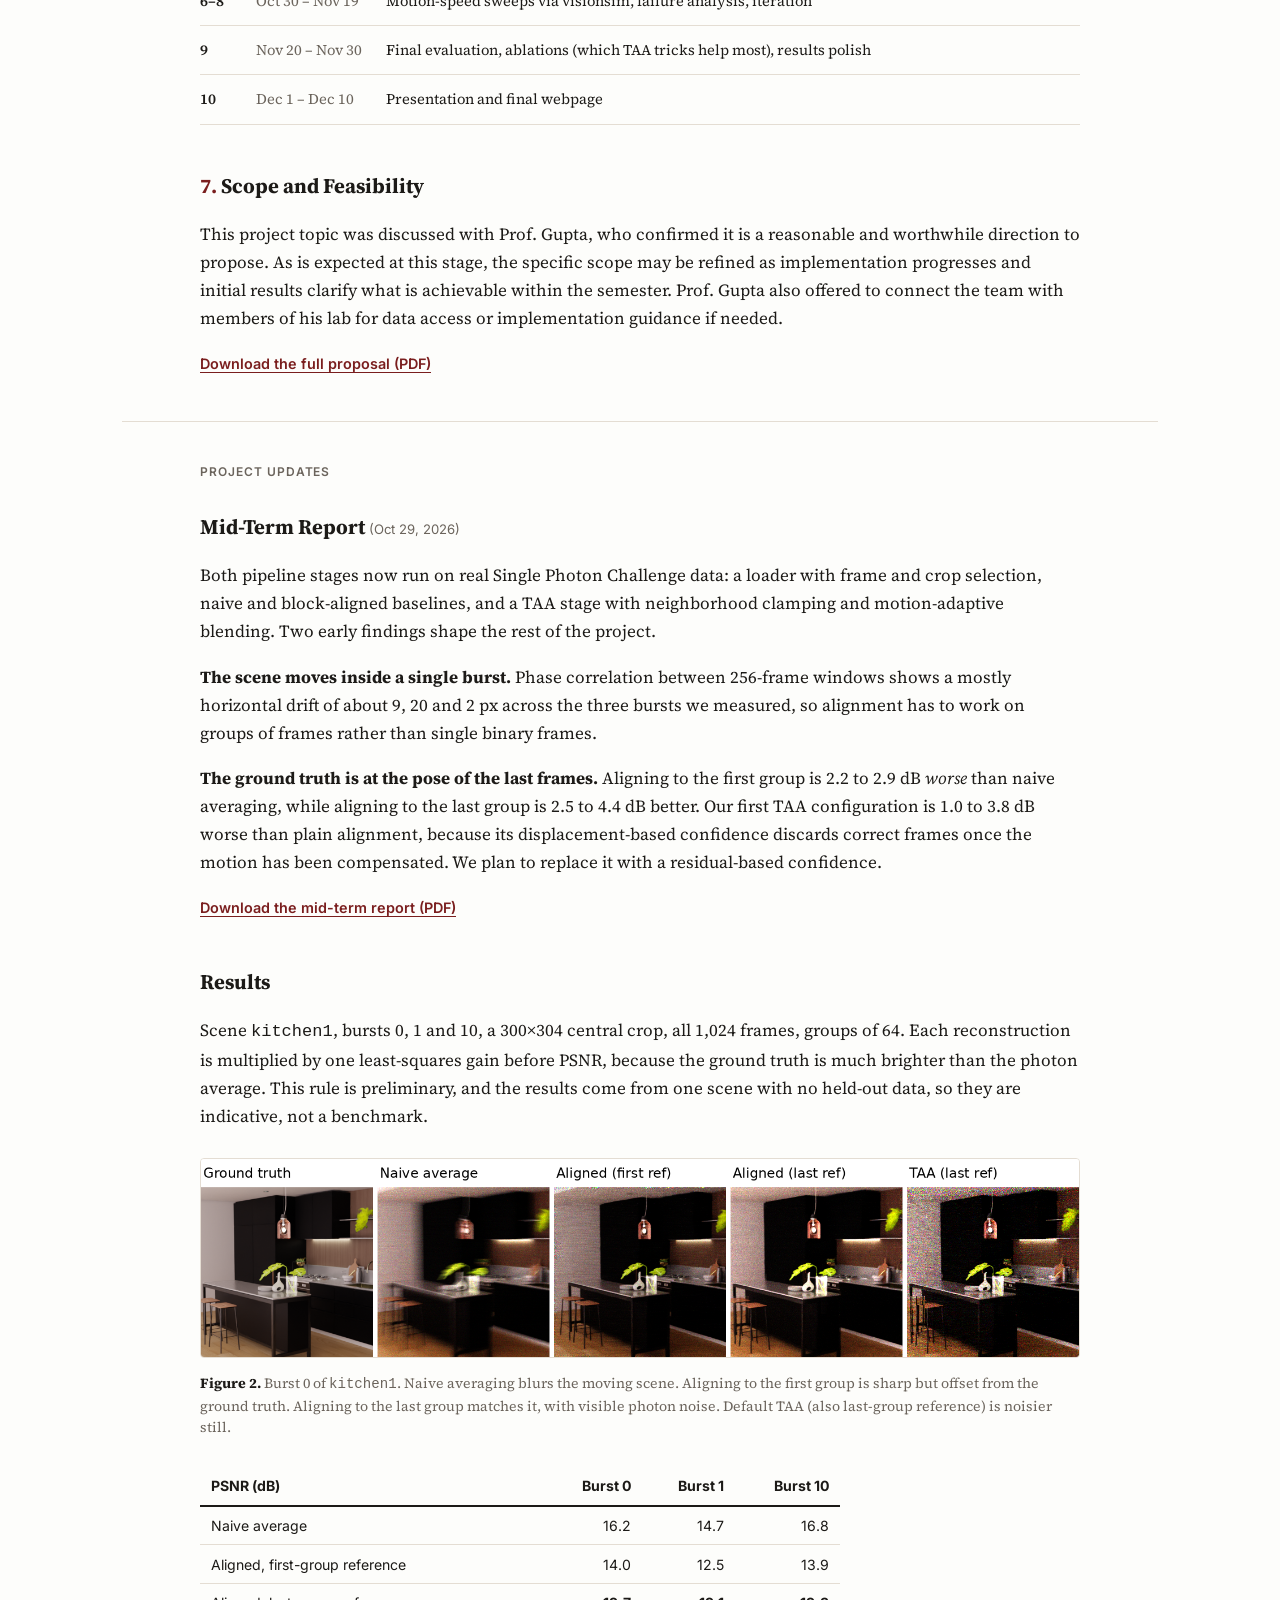
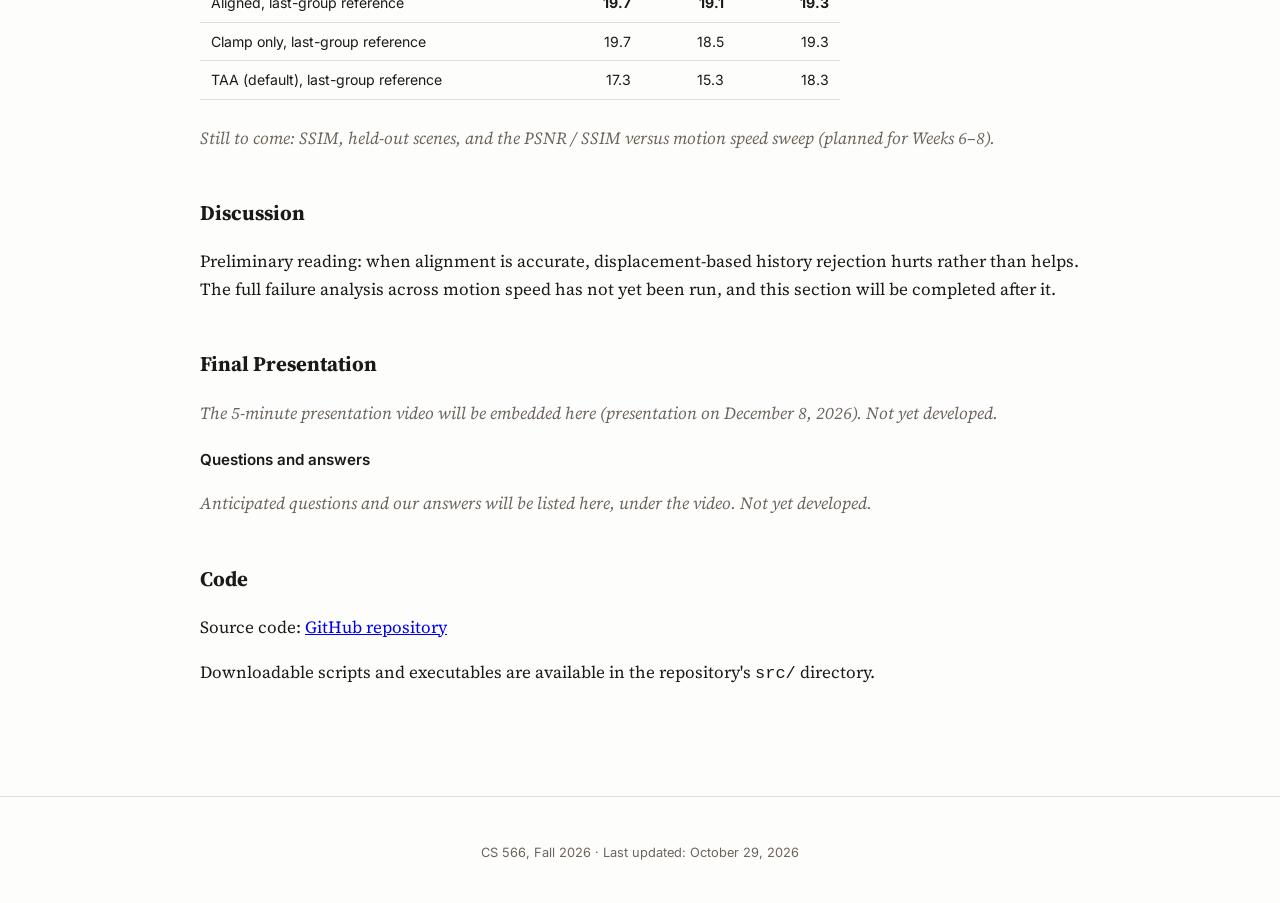
==== commit abd84233: "Fix Jack Chen NetID (zchen843) on the site and README" ====
--- a/index.html
+++ b/index.html
@@ -7,7 +7,7 @@
 <link rel="preconnect" href="https://fonts.googleapis.com">
 <link rel="preconnect" href="https://fonts.gstatic.com" crossorigin>
 <link href="https://fonts.googleapis.com/css2?family=Source+Serif+4:ital,opsz,wght@0,8..60,400;0,8..60,600;0,8..60,700;1,8..60,400;1,8..60,600&family=Inter:wght@500;600&display=swap" rel="stylesheet">
-<link rel="stylesheet" href="style.css">
+<link rel="stylesheet" href="style.css?v=20261029">
 </head>
 <body>
 
@@ -35,7 +35,7 @@
     <header class="titleblock">
       <h1>Temporal Anti-Aliasing for Single-Photon Reconstruction</h1>
       <p class="authors">Adrian Gottwein &middot; Limo Kemei &middot; Jack Chen &middot; Ethan Shao</p>
-      <p class="author-emails">NetIDs: gottwein &middot; kkemei &middot; zchen848 &middot; zshao46</p>
+      <p class="author-emails">NetIDs: gottwein &middot; kkemei &middot; zchen843 &middot; zshao46</p>
       <p class="affiliation">University of Wisconsin&ndash;Madison</p>
       <p class="course-line">CS 566: Introduction to Computer Vision, Course Project<br>Proposal submitted September 29, 2026 &middot; Mid-term report submitted October 29, 2026</p>
 
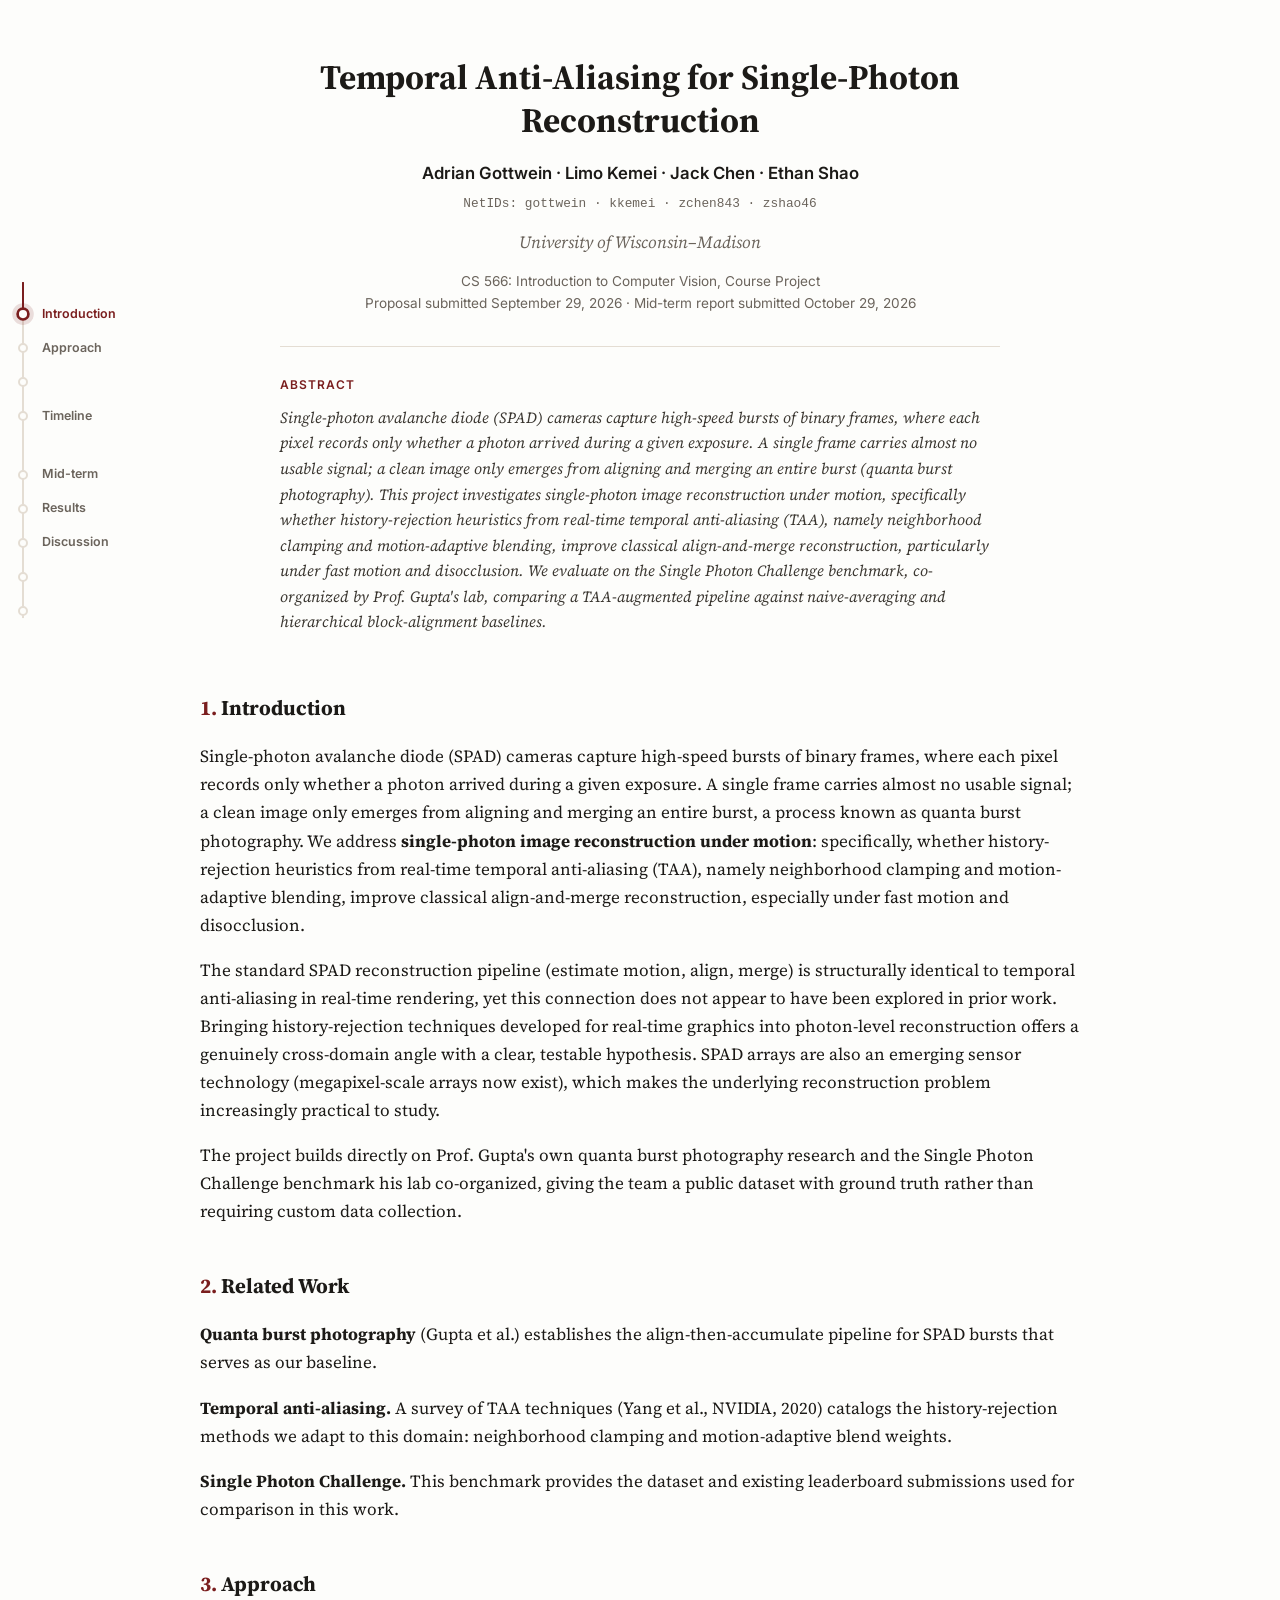
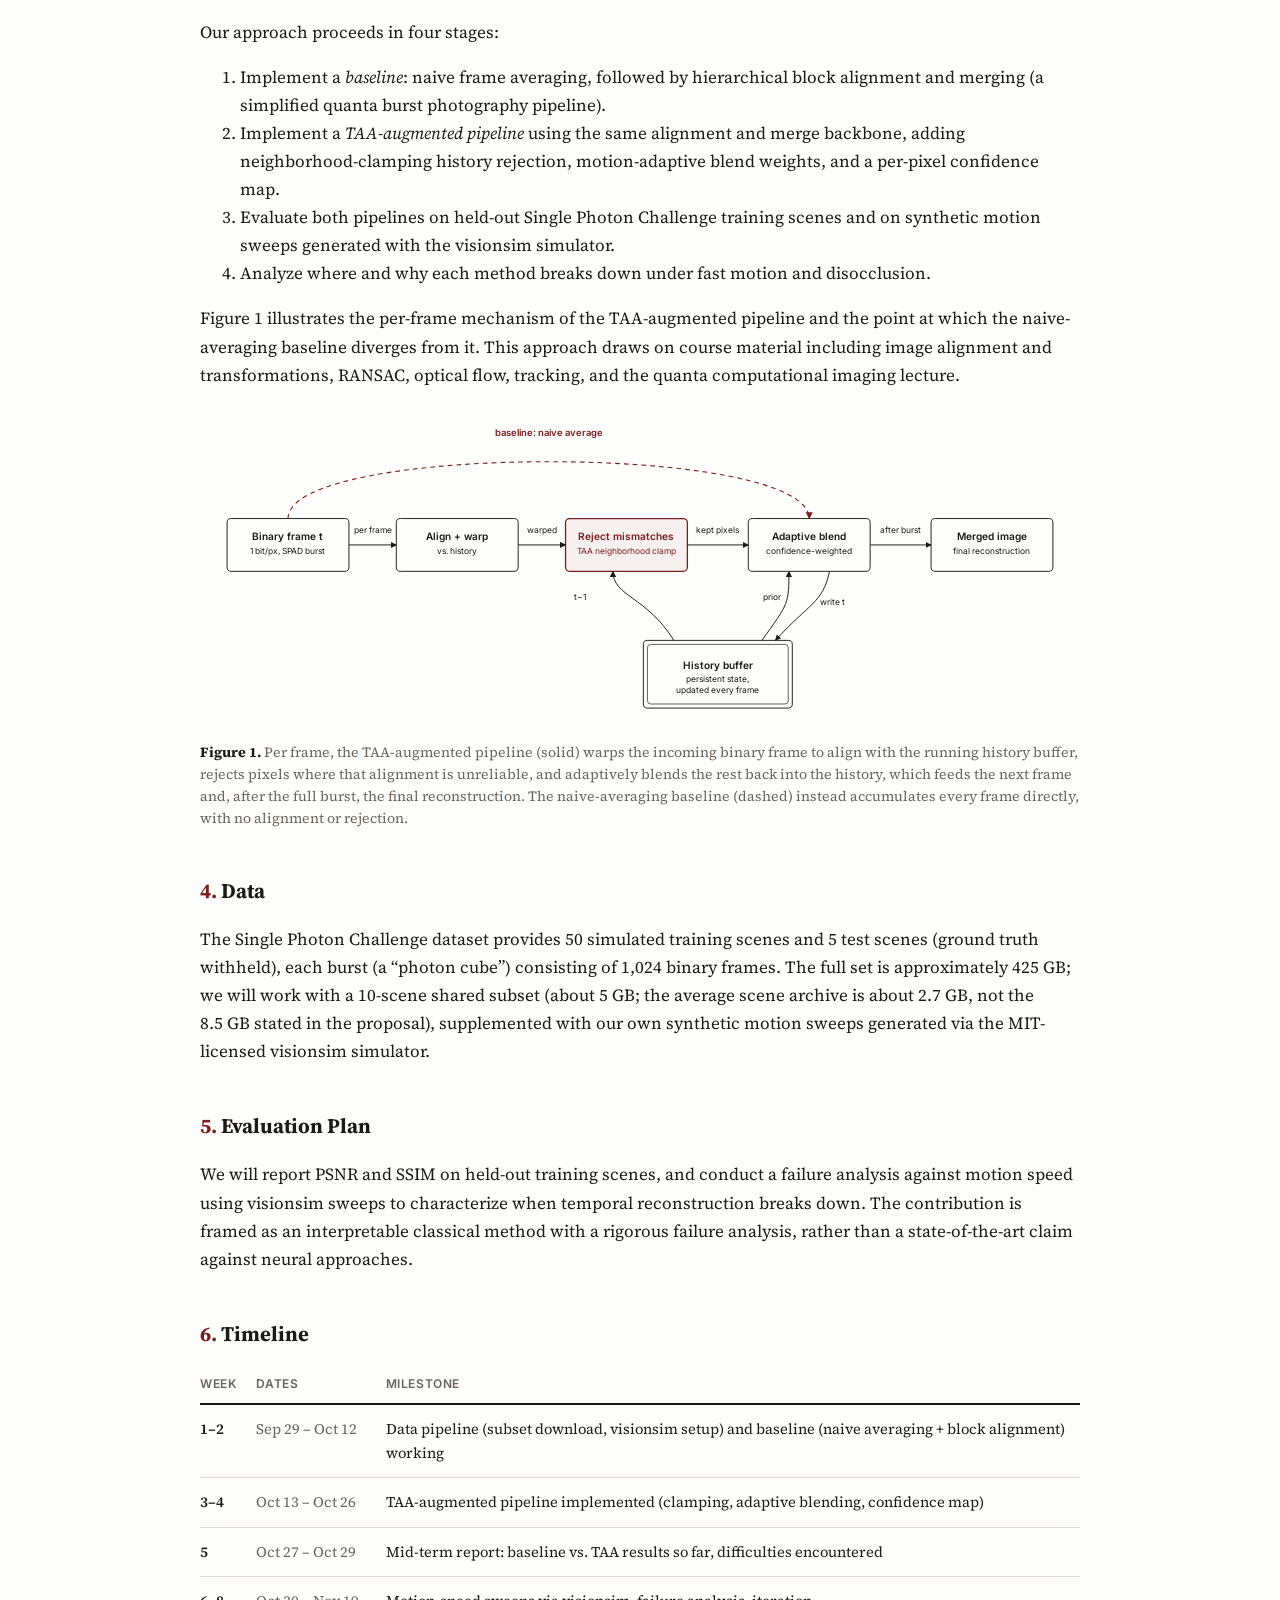
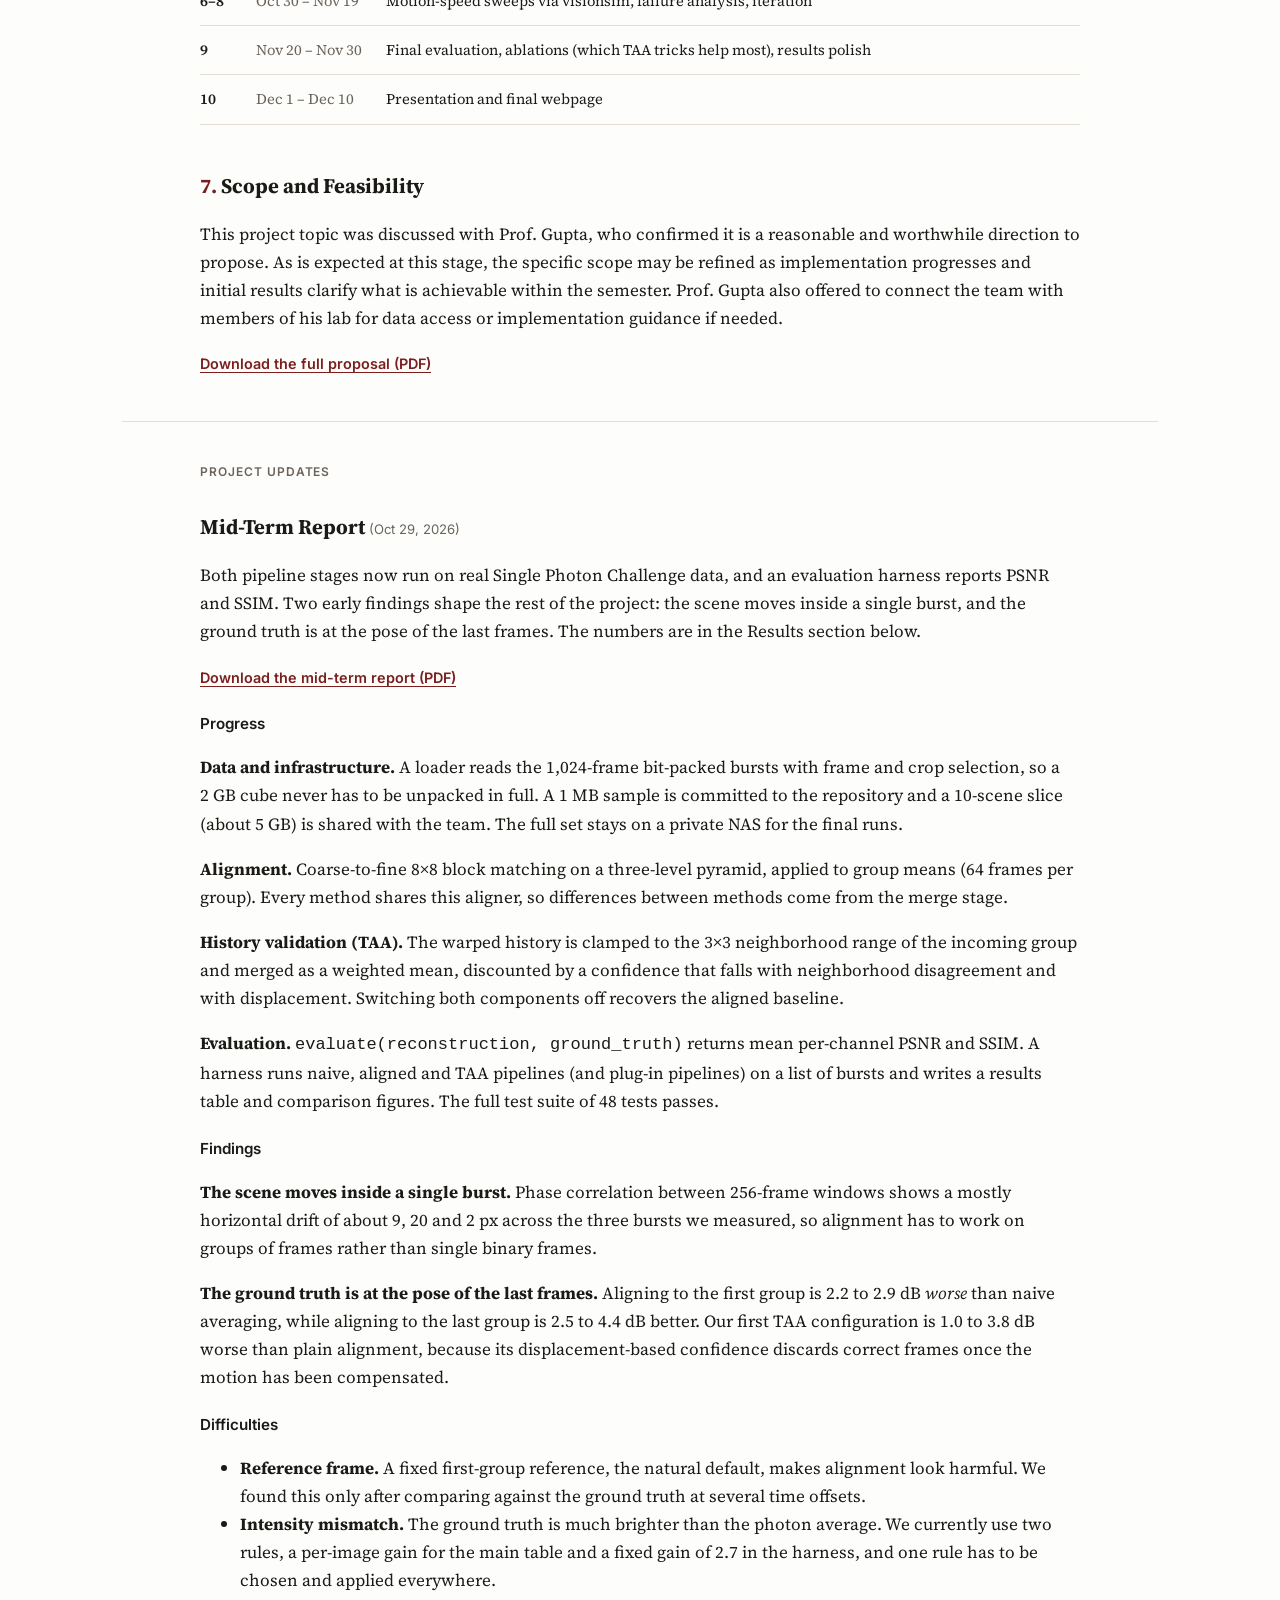
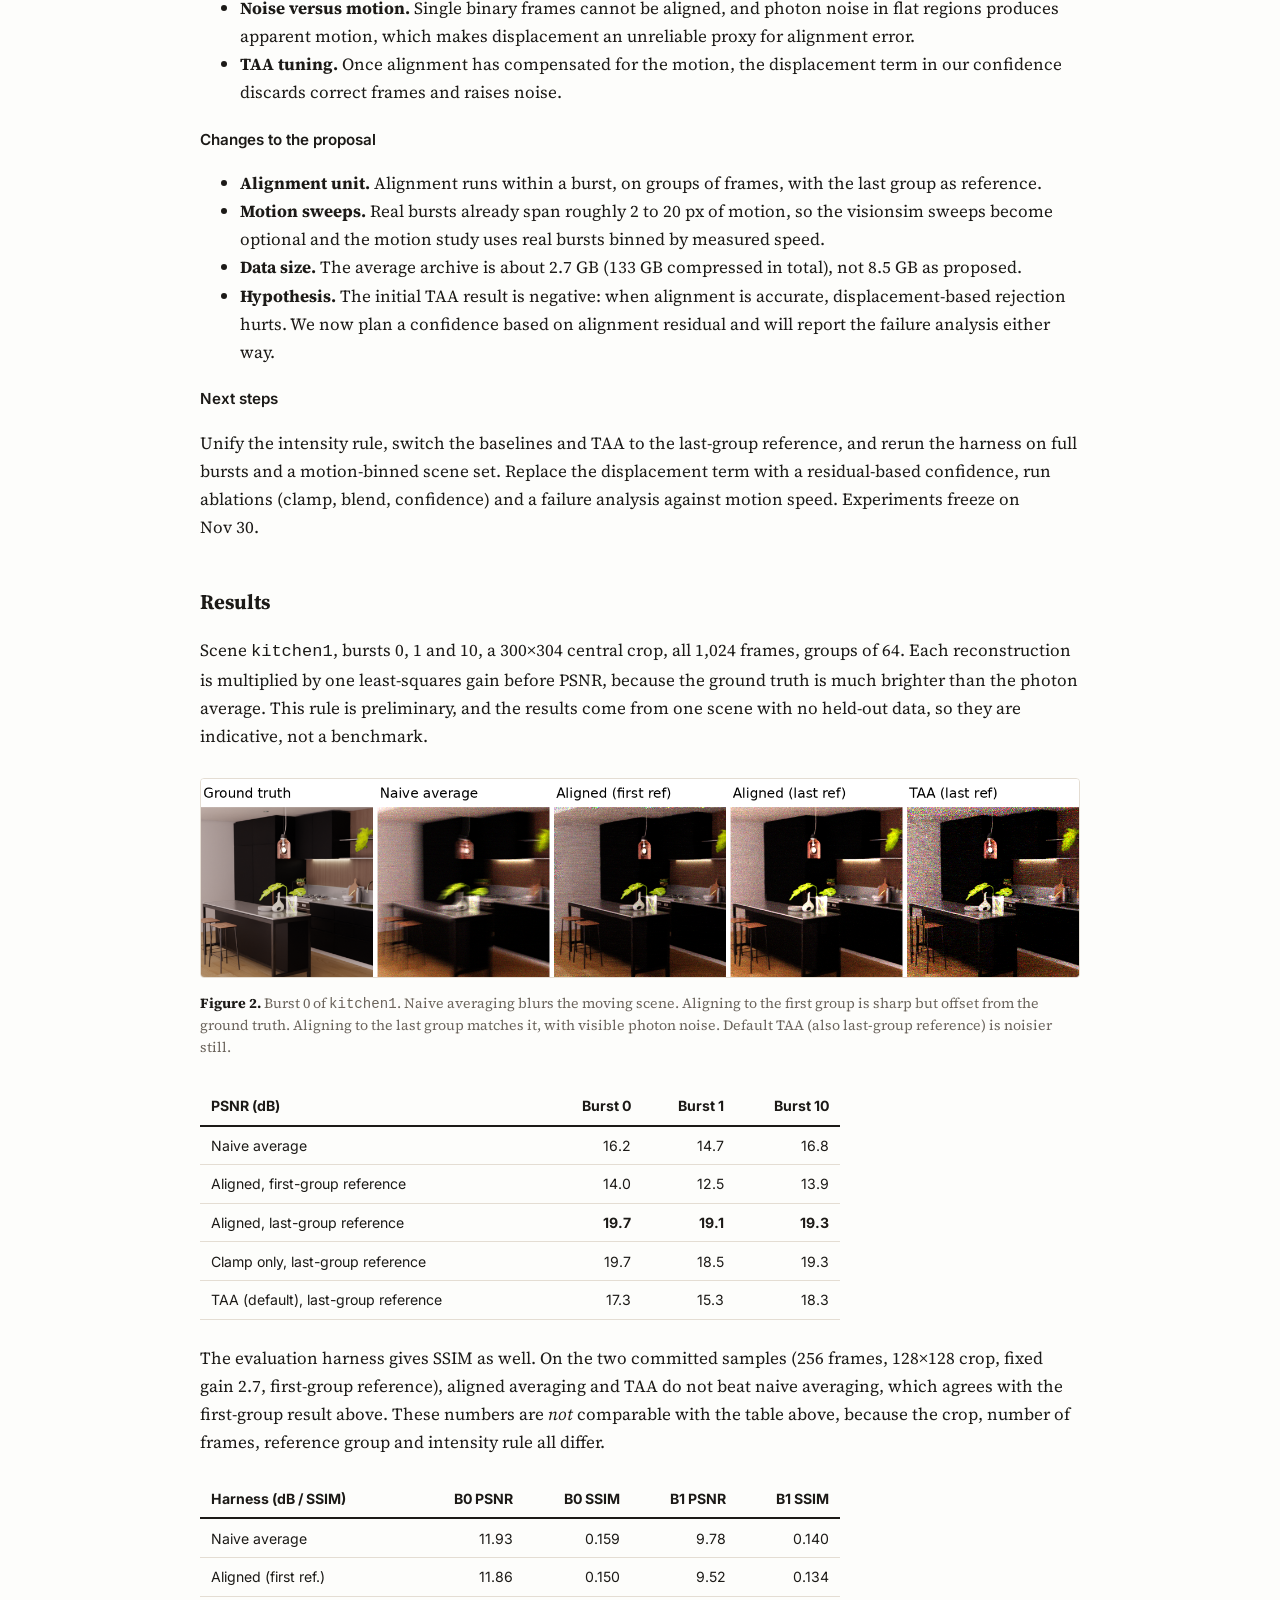
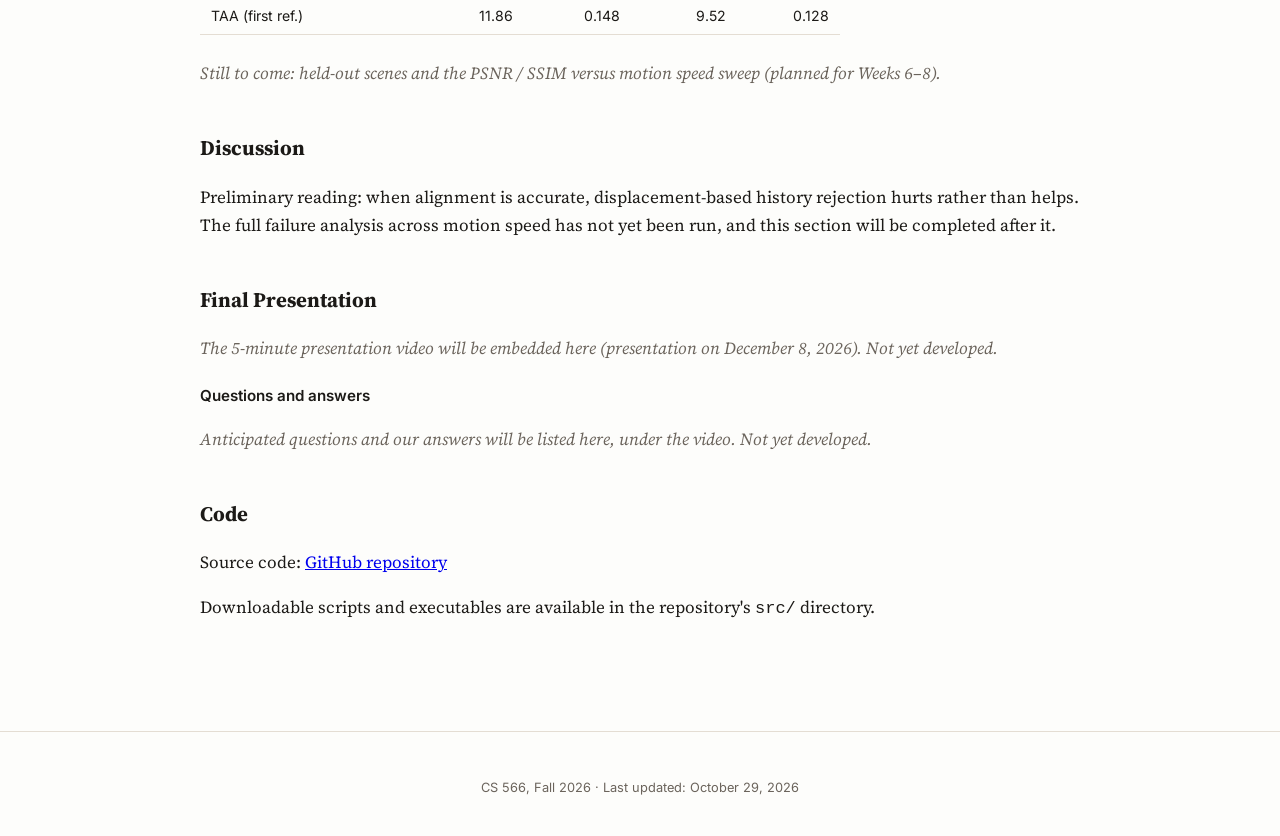
==== commit 45360da6: "Site: complete the mid-term report section and add harness results" ====
--- a/index.html
+++ b/index.html
@@ -195,10 +195,37 @@
 
         <section id="midterm">
 <h2>Mid-Term Report <span class="date">(Oct 29, 2026)</span></h2>
-<p>Both pipeline stages now run on real Single Photon Challenge data: a loader with frame and crop selection, naive and block-aligned baselines, and a TAA stage with neighborhood clamping and motion-adaptive blending. Two early findings shape the rest of the project.</p>
+<p>Both pipeline stages now run on real Single Photon Challenge data, and an evaluation harness reports PSNR and SSIM. Two early findings shape the rest of the project: the scene moves inside a single burst, and the ground truth is at the pose of the last frames. The numbers are in the Results section below.</p>
+<p class="pdf-link"><a href="midterm-report.pdf">Download the mid-term report (PDF)</a></p>
+
+<h3>Progress</h3>
+<p><strong>Data and infrastructure.</strong> A loader reads the 1,024-frame bit-packed bursts with frame and crop selection, so a 2&nbsp;GB cube never has to be unpacked in full. A 1&nbsp;MB sample is committed to the repository and a 10-scene slice (about 5&nbsp;GB) is shared with the team. The full set stays on a private NAS for the final runs.</p>
+<p><strong>Alignment.</strong> Coarse-to-fine 8&times;8 block matching on a three-level pyramid, applied to group means (64 frames per group). Every method shares this aligner, so differences between methods come from the merge stage.</p>
+<p><strong>History validation (TAA).</strong> The warped history is clamped to the 3&times;3 neighborhood range of the incoming group and merged as a weighted mean, discounted by a confidence that falls with neighborhood disagreement and with displacement. Switching both components off recovers the aligned baseline.</p>
+<p><strong>Evaluation.</strong> <code>evaluate(reconstruction, ground_truth)</code> returns mean per-channel PSNR and SSIM. A harness runs naive, aligned and TAA pipelines (and plug-in pipelines) on a list of bursts and writes a results table and comparison figures. The full test suite of 48 tests passes.</p>
+
+<h3>Findings</h3>
 <p><strong>The scene moves inside a single burst.</strong> Phase correlation between 256-frame windows shows a mostly horizontal drift of about 9, 20 and 2&nbsp;px across the three bursts we measured, so alignment has to work on groups of frames rather than single binary frames.</p>
-<p><strong>The ground truth is at the pose of the last frames.</strong> Aligning to the first group is 2.2 to 2.9&nbsp;dB <em>worse</em> than naive averaging, while aligning to the last group is 2.5 to 4.4&nbsp;dB better. Our first TAA configuration is 1.0 to 3.8&nbsp;dB worse than plain alignment, because its displacement-based confidence discards correct frames once the motion has been compensated. We plan to replace it with a residual-based confidence.</p>
-<p class="pdf-link"><a href="midterm-report.pdf">Download the mid-term report (PDF)</a></p>
+<p><strong>The ground truth is at the pose of the last frames.</strong> Aligning to the first group is 2.2 to 2.9&nbsp;dB <em>worse</em> than naive averaging, while aligning to the last group is 2.5 to 4.4&nbsp;dB better. Our first TAA configuration is 1.0 to 3.8&nbsp;dB worse than plain alignment, because its displacement-based confidence discards correct frames once the motion has been compensated.</p>
+
+<h3>Difficulties</h3>
+<ul>
+<li><strong>Reference frame.</strong> A fixed first-group reference, the natural default, makes alignment look harmful. We found this only after comparing against the ground truth at several time offsets.</li>
+<li><strong>Intensity mismatch.</strong> The ground truth is much brighter than the photon average. We currently use two rules, a per-image gain for the main table and a fixed gain of 2.7 in the harness, and one rule has to be chosen and applied everywhere.</li>
+<li><strong>Noise versus motion.</strong> Single binary frames cannot be aligned, and photon noise in flat regions produces apparent motion, which makes displacement an unreliable proxy for alignment error.</li>
+<li><strong>TAA tuning.</strong> Once alignment has compensated for the motion, the displacement term in our confidence discards correct frames and raises noise.</li>
+</ul>
+
+<h3>Changes to the proposal</h3>
+<ul>
+<li><strong>Alignment unit.</strong> Alignment runs within a burst, on groups of frames, with the last group as reference.</li>
+<li><strong>Motion sweeps.</strong> Real bursts already span roughly 2 to 20&nbsp;px of motion, so the visionsim sweeps become optional and the motion study uses real bursts binned by measured speed.</li>
+<li><strong>Data size.</strong> The average archive is about 2.7&nbsp;GB (133&nbsp;GB compressed in total), not 8.5&nbsp;GB as proposed.</li>
+<li><strong>Hypothesis.</strong> The initial TAA result is negative: when alignment is accurate, displacement-based rejection hurts. We now plan a confidence based on alignment residual and will report the failure analysis either way.</li>
+</ul>
+
+<h3>Next steps</h3>
+<p>Unify the intensity rule, switch the baselines and TAA to the last-group reference, and rerun the harness on full bursts and a motion-binned scene set. Replace the displacement term with a residual-based confidence, run ablations (clamp, blend, confidence) and a failure analysis against motion speed. Experiments freeze on Nov&nbsp;30.</p>
 </section>
 <section id="results">
 <h2>Results</h2>
@@ -219,7 +246,18 @@
 <tr><td>TAA (default), last-group reference</td><td>17.3</td><td>15.3</td><td>18.3</td></tr>
 </tbody>
 </table>
-<p class="tbd">Still to come: SSIM, held-out scenes, and the PSNR / SSIM versus motion speed sweep (planned for Weeks 6&ndash;8).</p>
+<p>The evaluation harness gives SSIM as well. On the two committed samples (256 frames, 128&times;128 crop, fixed gain 2.7, first-group reference), aligned averaging and TAA do not beat naive averaging, which agrees with the first-group result above. These numbers are <em>not</em> comparable with the table above, because the crop, number of frames, reference group and intensity rule all differ.</p>
+<table class="results-table">
+<thead>
+<tr><th>Harness (dB / SSIM)</th><th>B0 PSNR</th><th>B0 SSIM</th><th>B1 PSNR</th><th>B1 SSIM</th></tr>
+</thead>
+<tbody>
+<tr><td>Naive average</td><td>11.93</td><td>0.159</td><td>9.78</td><td>0.140</td></tr>
+<tr><td>Aligned (first ref.)</td><td>11.86</td><td>0.150</td><td>9.52</td><td>0.134</td></tr>
+<tr><td>TAA (first ref.)</td><td>11.86</td><td>0.148</td><td>9.52</td><td>0.128</td></tr>
+</tbody>
+</table>
+<p class="tbd">Still to come: held-out scenes and the PSNR / SSIM versus motion speed sweep (planned for Weeks 6&ndash;8).</p>
 </section>
 <section id="discussion">
           <h2>Discussion</h2>
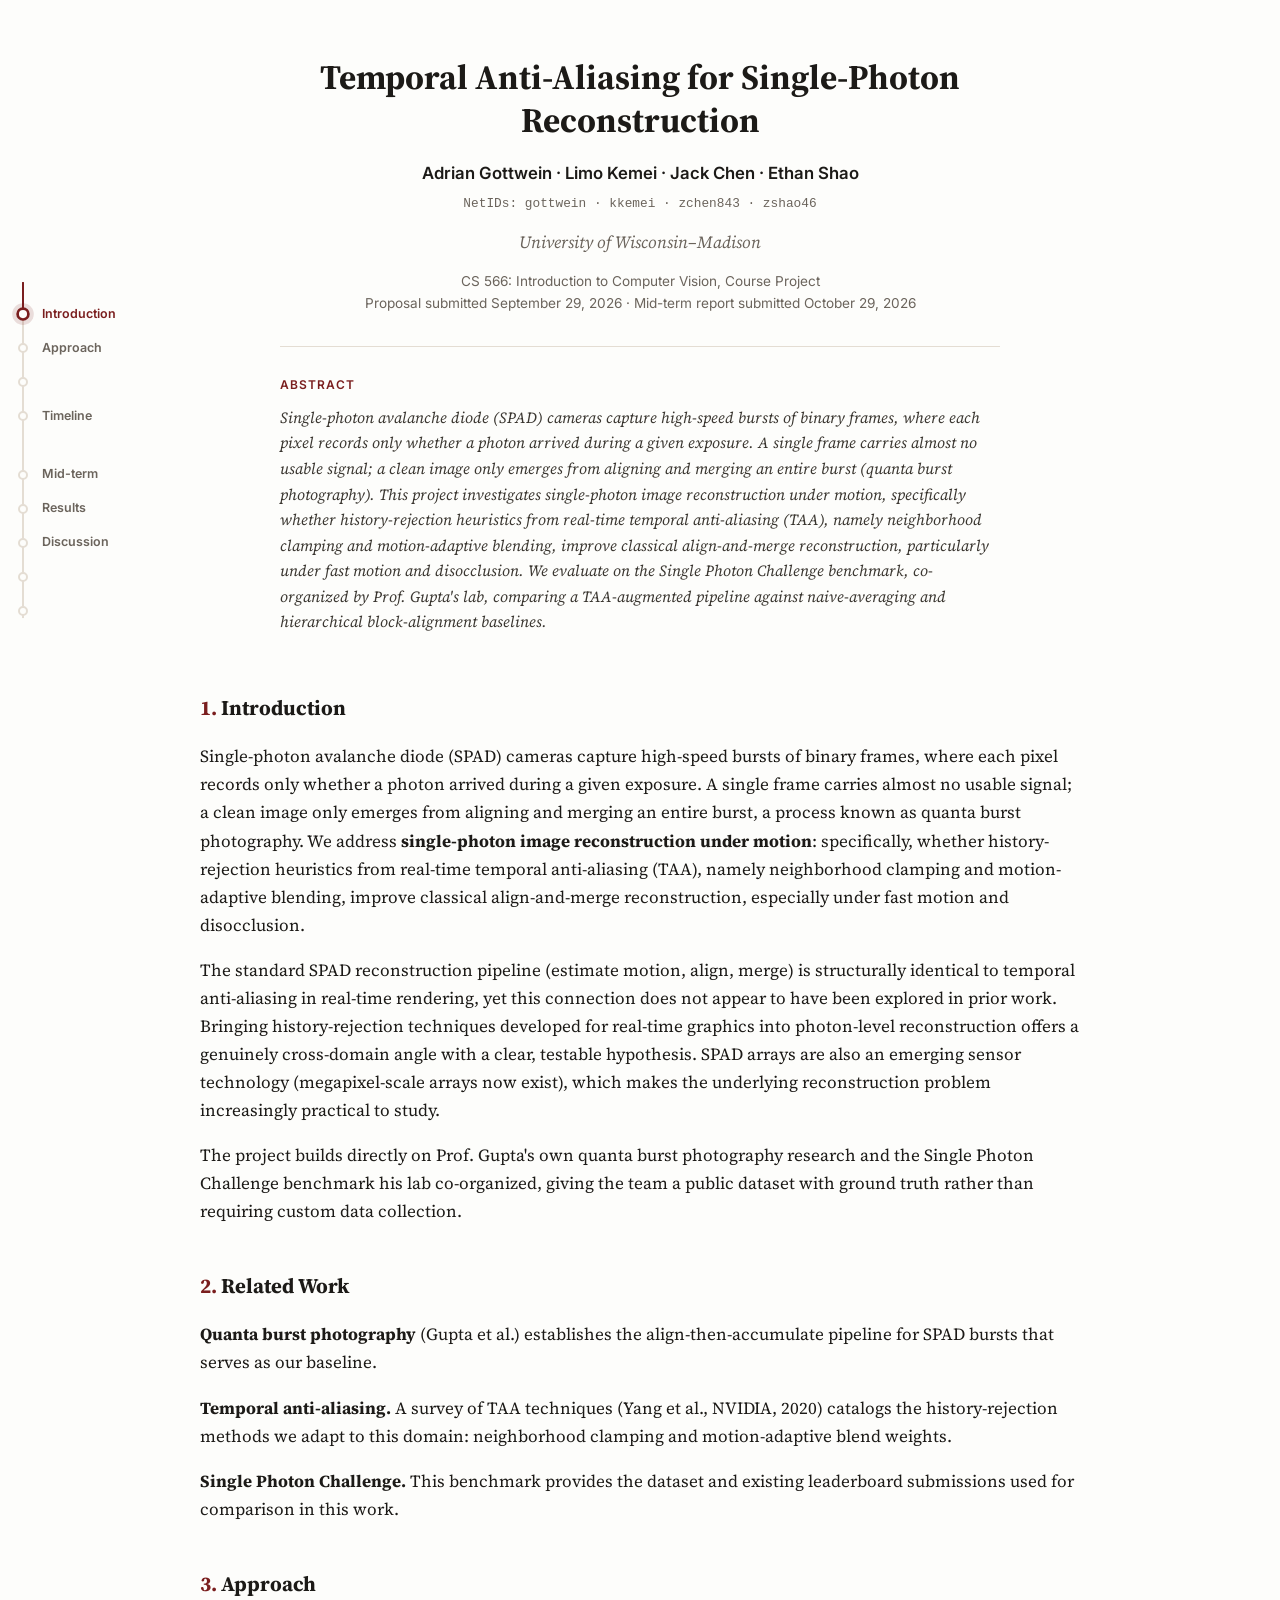
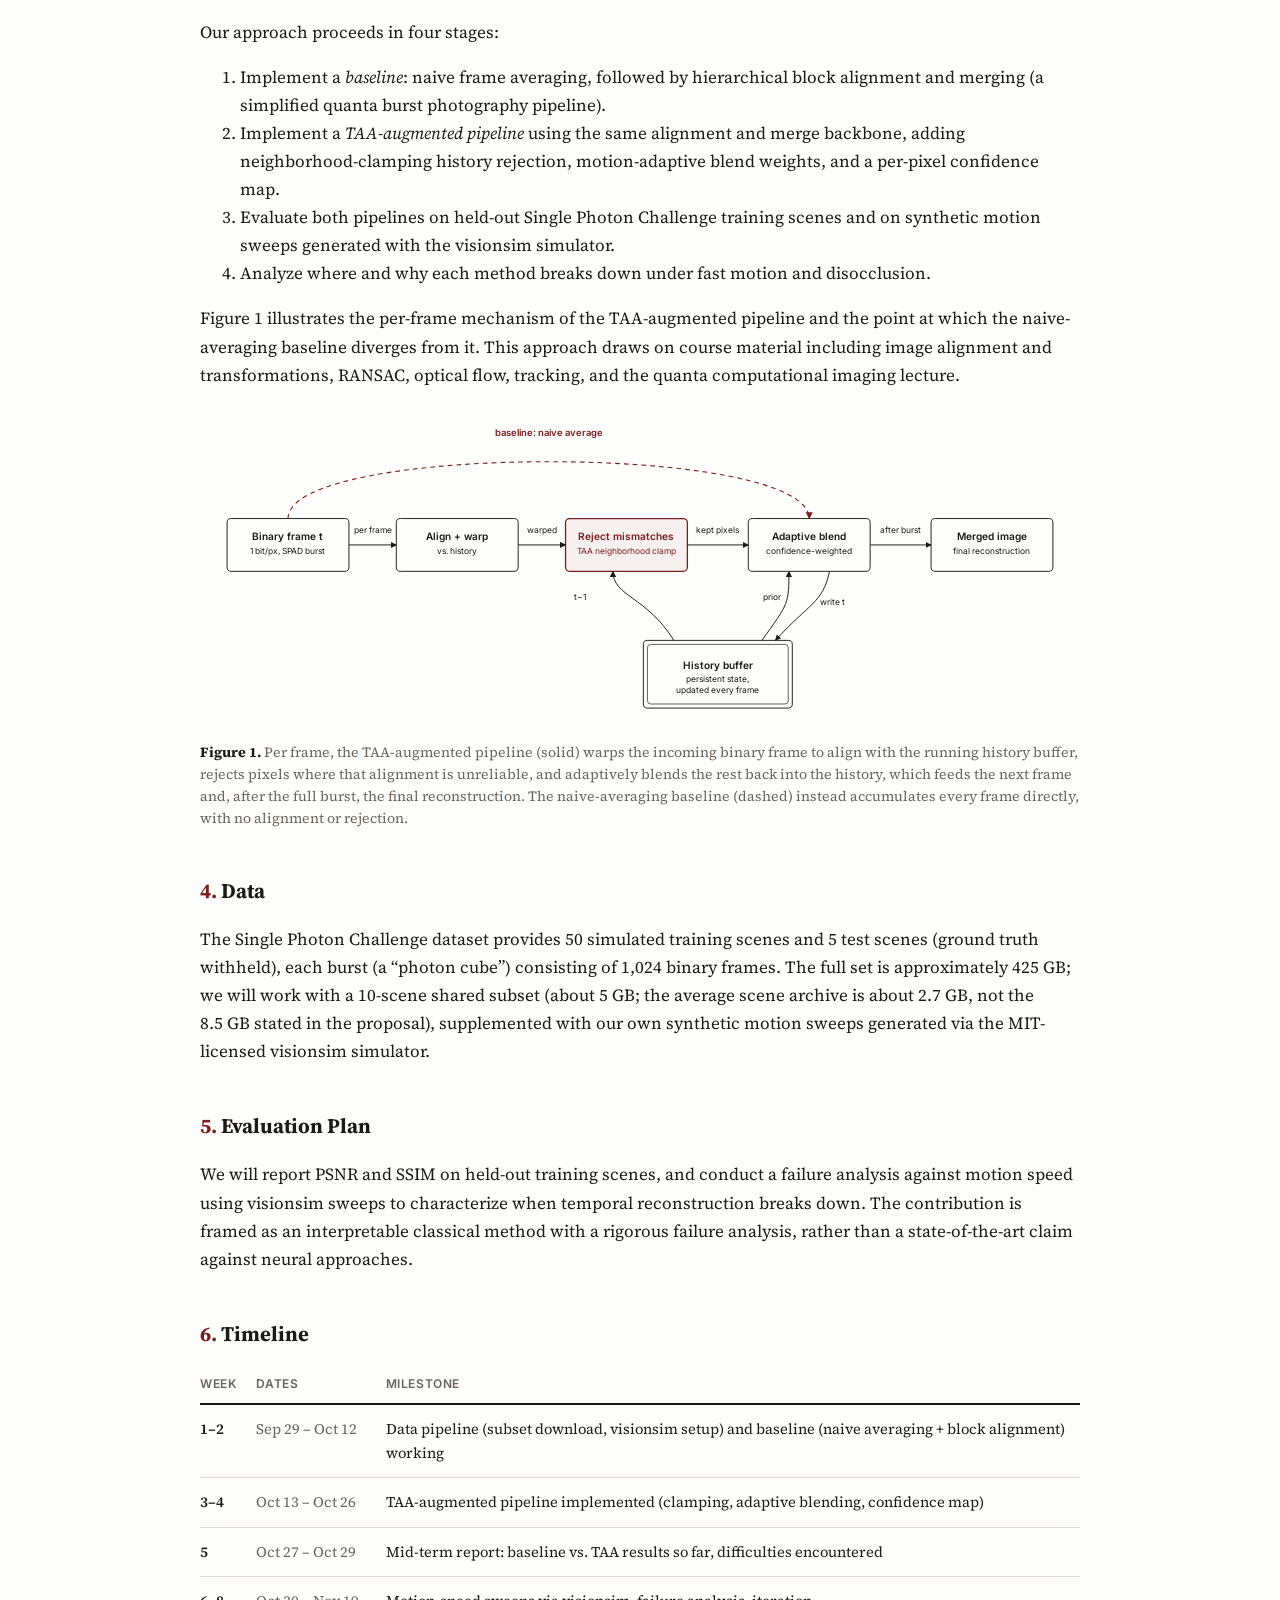
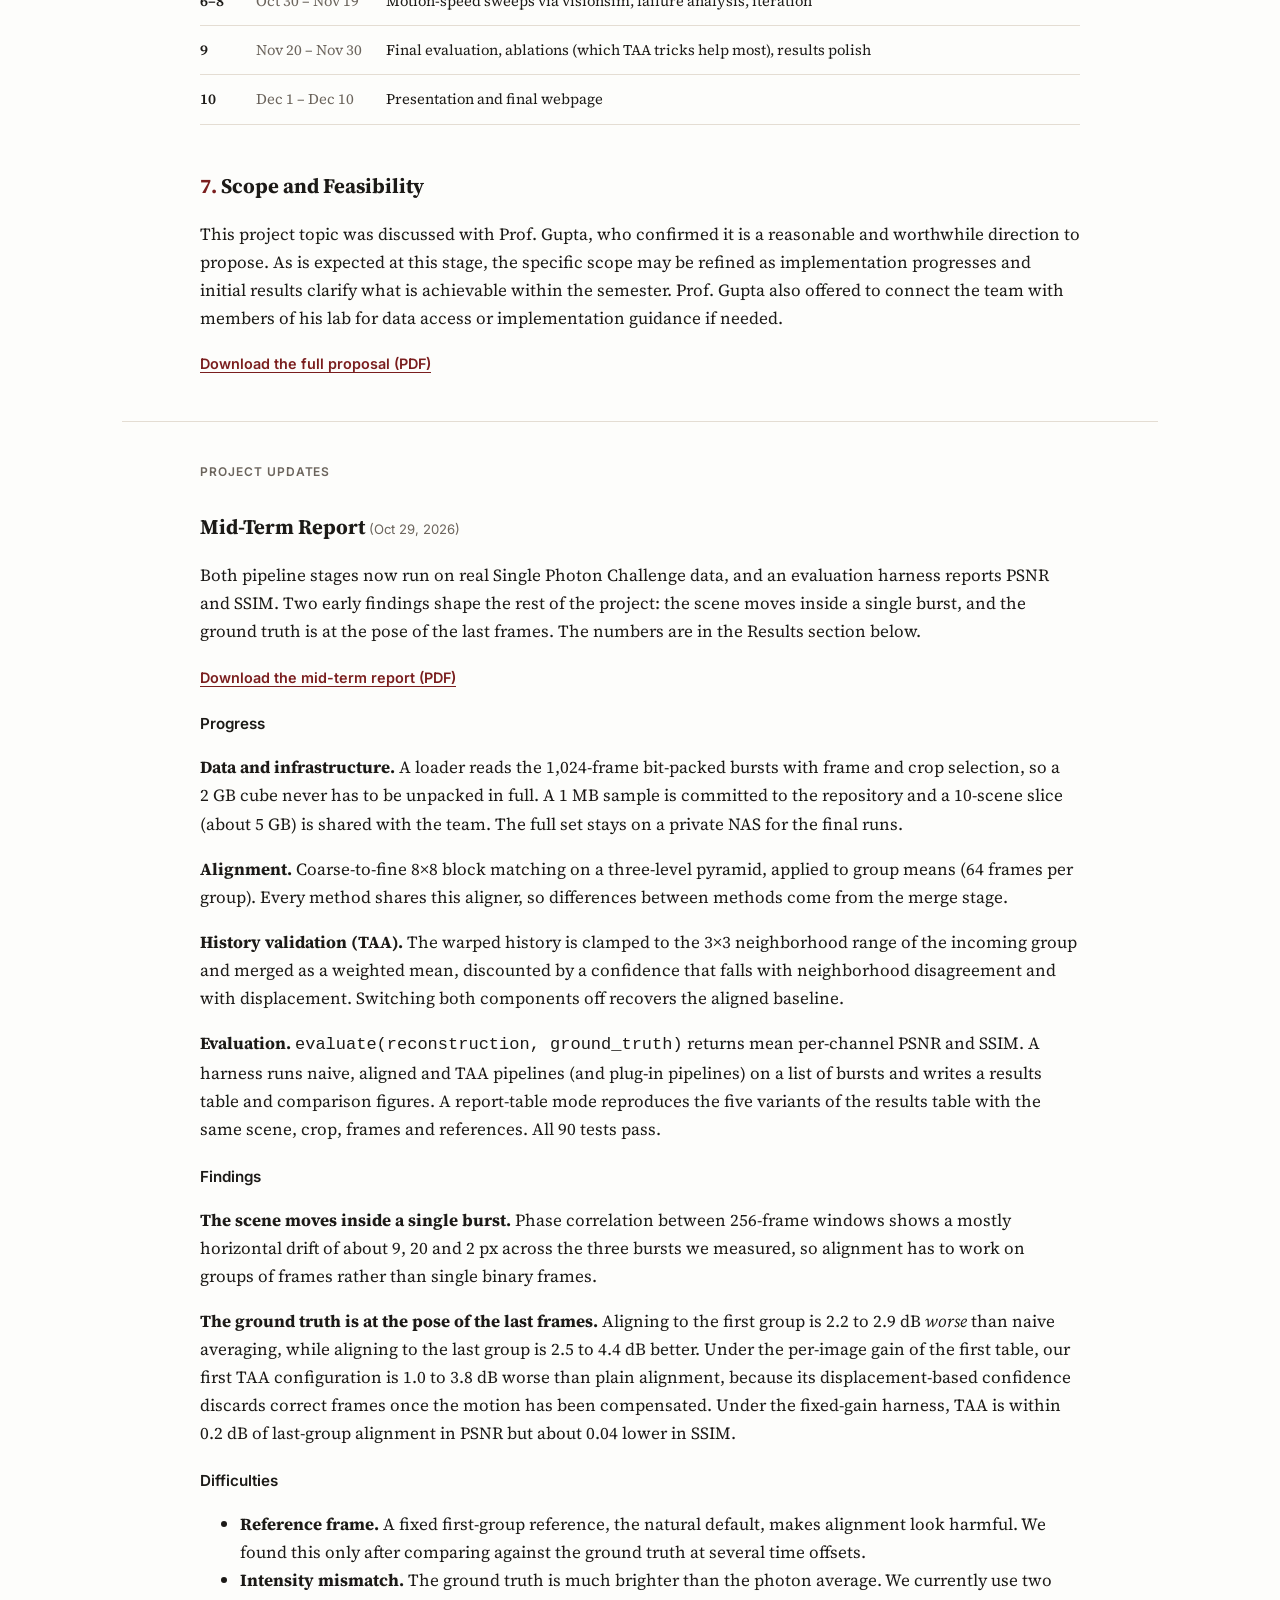
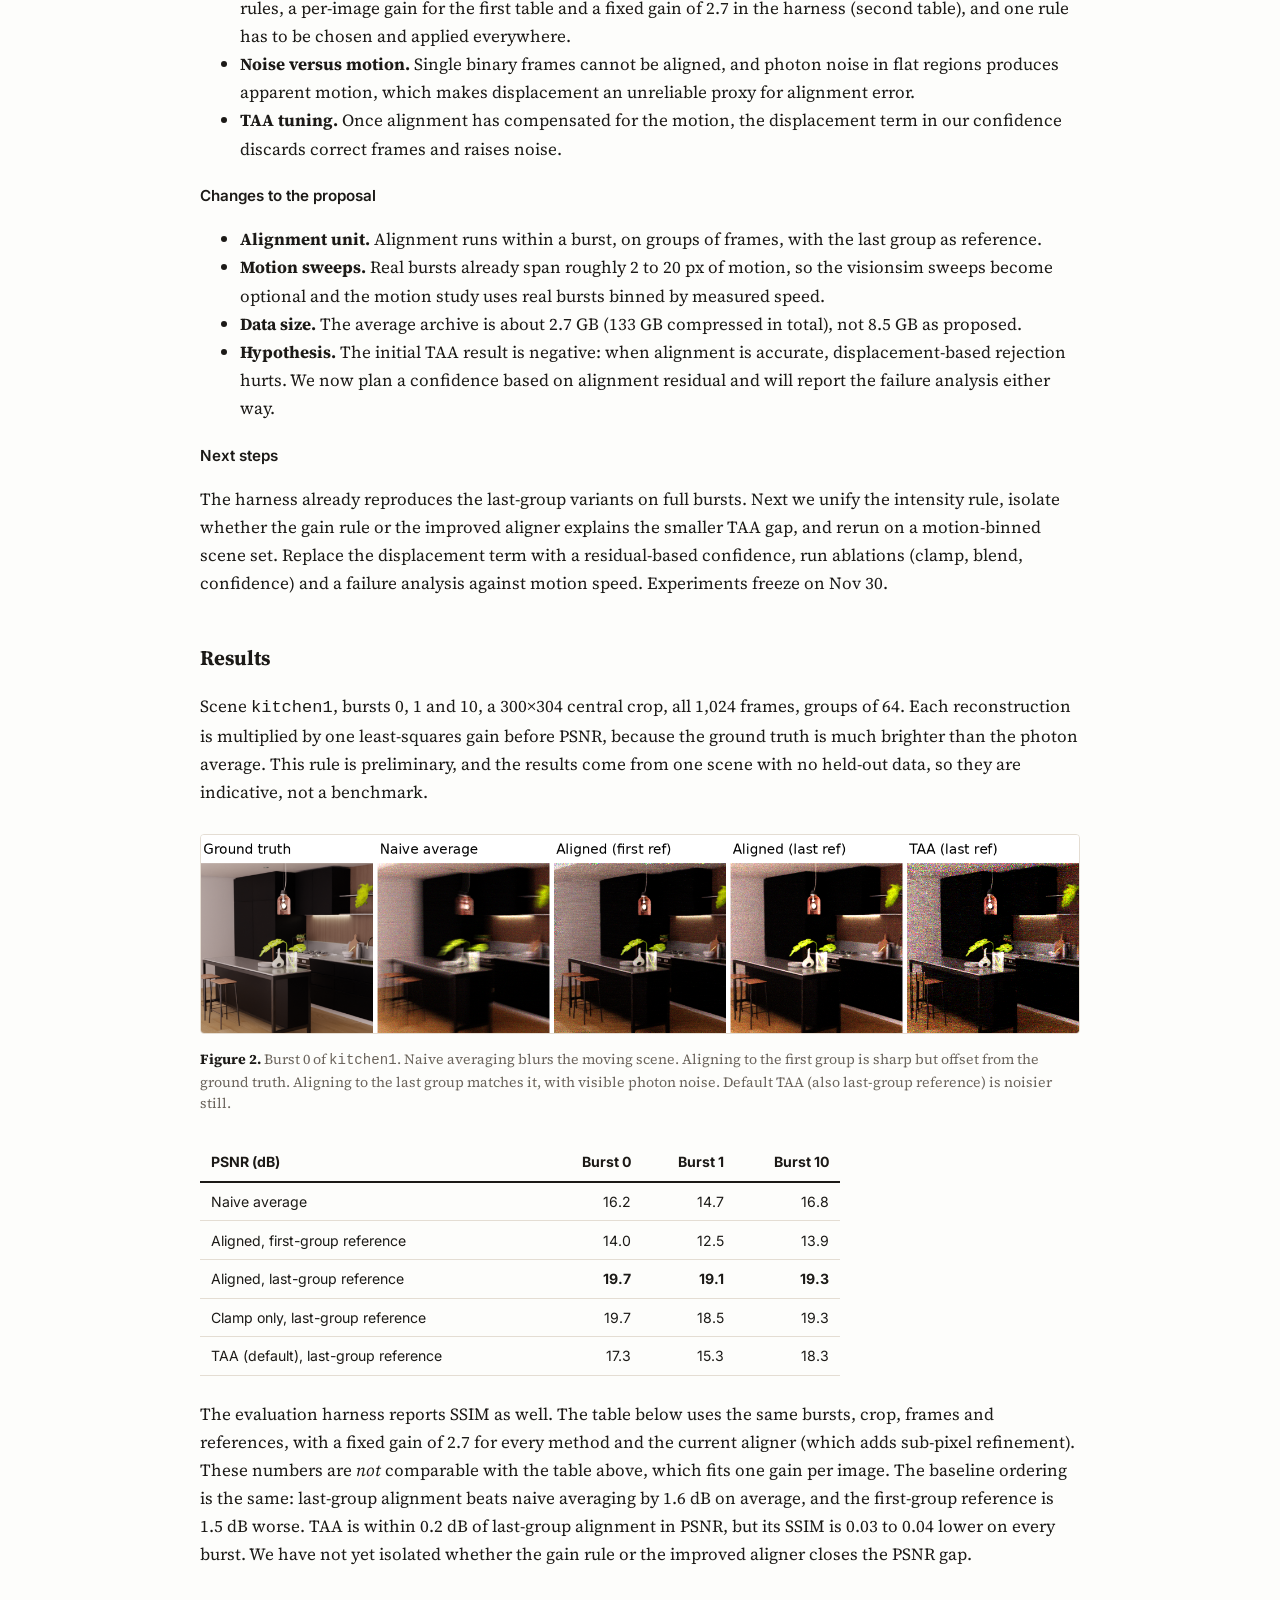
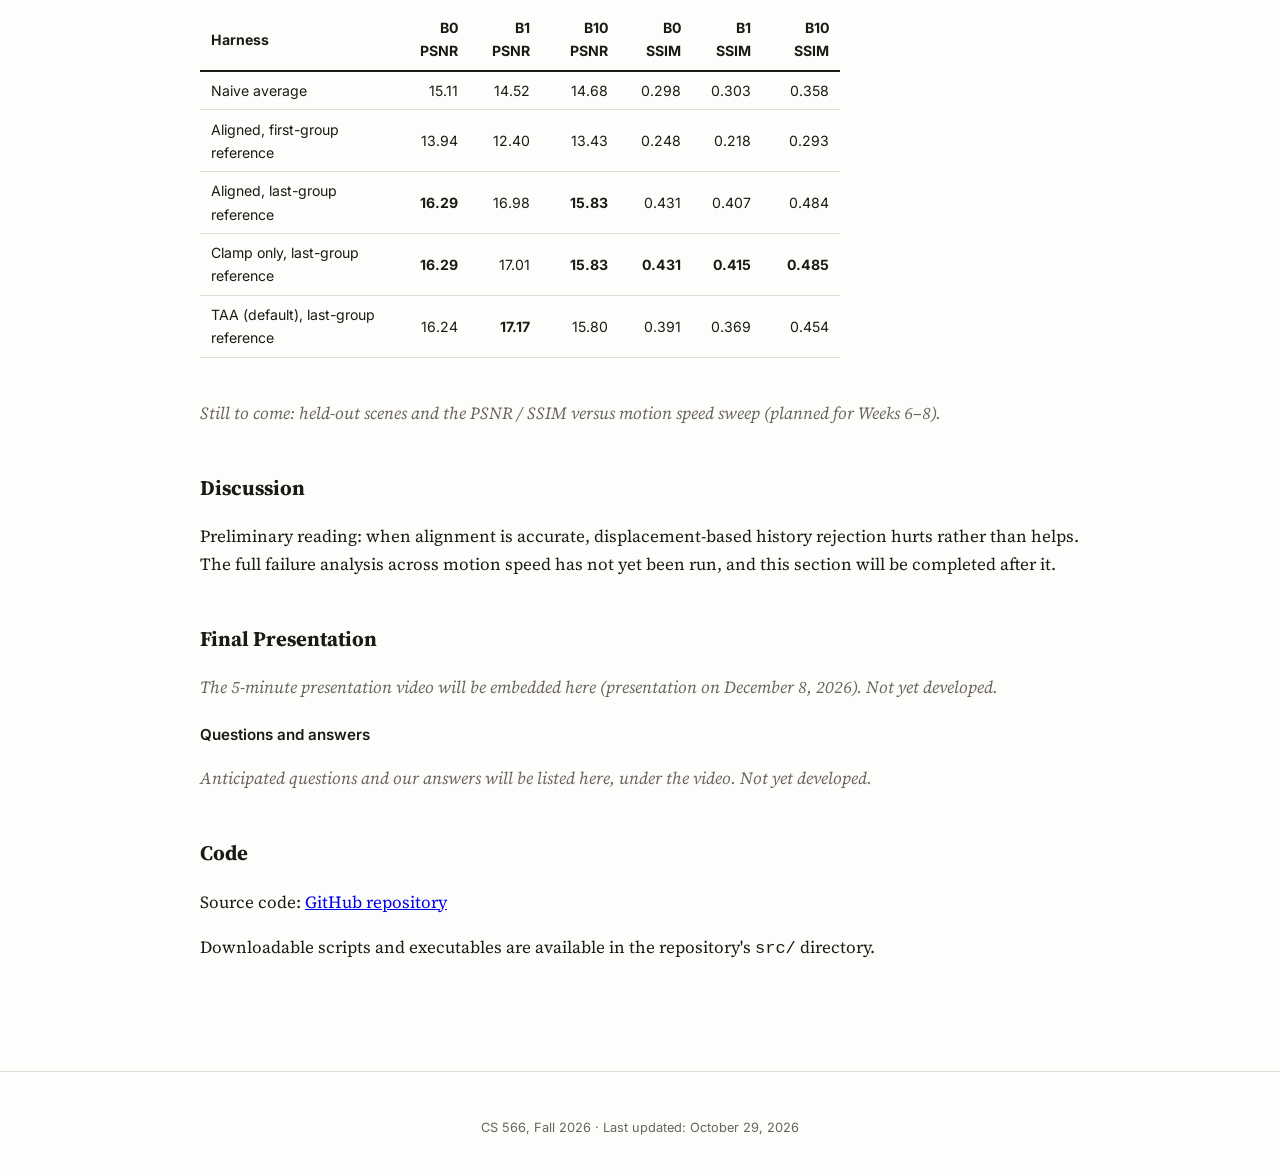
==== commit 2c638ded: "Site: full kitchen1 harness table with SSIM and updated TAA finding" ====
--- a/index.html
+++ b/index.html
@@ -202,16 +202,16 @@
 <p><strong>Data and infrastructure.</strong> A loader reads the 1,024-frame bit-packed bursts with frame and crop selection, so a 2&nbsp;GB cube never has to be unpacked in full. A 1&nbsp;MB sample is committed to the repository and a 10-scene slice (about 5&nbsp;GB) is shared with the team. The full set stays on a private NAS for the final runs.</p>
 <p><strong>Alignment.</strong> Coarse-to-fine 8&times;8 block matching on a three-level pyramid, applied to group means (64 frames per group). Every method shares this aligner, so differences between methods come from the merge stage.</p>
 <p><strong>History validation (TAA).</strong> The warped history is clamped to the 3&times;3 neighborhood range of the incoming group and merged as a weighted mean, discounted by a confidence that falls with neighborhood disagreement and with displacement. Switching both components off recovers the aligned baseline.</p>
-<p><strong>Evaluation.</strong> <code>evaluate(reconstruction, ground_truth)</code> returns mean per-channel PSNR and SSIM. A harness runs naive, aligned and TAA pipelines (and plug-in pipelines) on a list of bursts and writes a results table and comparison figures. The full test suite of 48 tests passes.</p>
+<p><strong>Evaluation.</strong> <code>evaluate(reconstruction, ground_truth)</code> returns mean per-channel PSNR and SSIM. A harness runs naive, aligned and TAA pipelines (and plug-in pipelines) on a list of bursts and writes a results table and comparison figures. A report-table mode reproduces the five variants of the results table with the same scene, crop, frames and references. All 90 tests pass.</p>
 
 <h3>Findings</h3>
 <p><strong>The scene moves inside a single burst.</strong> Phase correlation between 256-frame windows shows a mostly horizontal drift of about 9, 20 and 2&nbsp;px across the three bursts we measured, so alignment has to work on groups of frames rather than single binary frames.</p>
-<p><strong>The ground truth is at the pose of the last frames.</strong> Aligning to the first group is 2.2 to 2.9&nbsp;dB <em>worse</em> than naive averaging, while aligning to the last group is 2.5 to 4.4&nbsp;dB better. Our first TAA configuration is 1.0 to 3.8&nbsp;dB worse than plain alignment, because its displacement-based confidence discards correct frames once the motion has been compensated.</p>
+<p><strong>The ground truth is at the pose of the last frames.</strong> Aligning to the first group is 2.2 to 2.9&nbsp;dB <em>worse</em> than naive averaging, while aligning to the last group is 2.5 to 4.4&nbsp;dB better. Under the per-image gain of the first table, our first TAA configuration is 1.0 to 3.8&nbsp;dB worse than plain alignment, because its displacement-based confidence discards correct frames once the motion has been compensated. Under the fixed-gain harness, TAA is within 0.2&nbsp;dB of last-group alignment in PSNR but about 0.04 lower in SSIM.</p>
 
 <h3>Difficulties</h3>
 <ul>
 <li><strong>Reference frame.</strong> A fixed first-group reference, the natural default, makes alignment look harmful. We found this only after comparing against the ground truth at several time offsets.</li>
-<li><strong>Intensity mismatch.</strong> The ground truth is much brighter than the photon average. We currently use two rules, a per-image gain for the main table and a fixed gain of 2.7 in the harness, and one rule has to be chosen and applied everywhere.</li>
+<li><strong>Intensity mismatch.</strong> The ground truth is much brighter than the photon average. We currently use two rules, a per-image gain for the first table and a fixed gain of 2.7 in the harness (second table), and one rule has to be chosen and applied everywhere.</li>
 <li><strong>Noise versus motion.</strong> Single binary frames cannot be aligned, and photon noise in flat regions produces apparent motion, which makes displacement an unreliable proxy for alignment error.</li>
 <li><strong>TAA tuning.</strong> Once alignment has compensated for the motion, the displacement term in our confidence discards correct frames and raises noise.</li>
 </ul>
@@ -225,7 +225,7 @@
 </ul>
 
 <h3>Next steps</h3>
-<p>Unify the intensity rule, switch the baselines and TAA to the last-group reference, and rerun the harness on full bursts and a motion-binned scene set. Replace the displacement term with a residual-based confidence, run ablations (clamp, blend, confidence) and a failure analysis against motion speed. Experiments freeze on Nov&nbsp;30.</p>
+<p>The harness already reproduces the last-group variants on full bursts. Next we unify the intensity rule, isolate whether the gain rule or the improved aligner explains the smaller TAA gap, and rerun on a motion-binned scene set. Replace the displacement term with a residual-based confidence, run ablations (clamp, blend, confidence) and a failure analysis against motion speed. Experiments freeze on Nov&nbsp;30.</p>
 </section>
 <section id="results">
 <h2>Results</h2>
@@ -246,17 +246,21 @@
 <tr><td>TAA (default), last-group reference</td><td>17.3</td><td>15.3</td><td>18.3</td></tr>
 </tbody>
 </table>
-<p>The evaluation harness gives SSIM as well. On the two committed samples (256 frames, 128&times;128 crop, fixed gain 2.7, first-group reference), aligned averaging and TAA do not beat naive averaging, which agrees with the first-group result above. These numbers are <em>not</em> comparable with the table above, because the crop, number of frames, reference group and intensity rule all differ.</p>
+<p>The evaluation harness reports SSIM as well. The table below uses the same bursts, crop, frames and references, with a fixed gain of 2.7 for every method and the current aligner (which adds sub-pixel refinement). These numbers are <em>not</em> comparable with the table above, which fits one gain per image. The baseline ordering is the same: last-group alignment beats naive averaging by 1.6&nbsp;dB on average, and the first-group reference is 1.5&nbsp;dB worse. TAA is within 0.2&nbsp;dB of last-group alignment in PSNR, but its SSIM is 0.03 to 0.04 lower on every burst. We have not yet isolated whether the gain rule or the improved aligner closes the PSNR gap.</p>
+<div style="overflow-x:auto">
 <table class="results-table">
 <thead>
-<tr><th>Harness (dB / SSIM)</th><th>B0 PSNR</th><th>B0 SSIM</th><th>B1 PSNR</th><th>B1 SSIM</th></tr>
+<tr><th>Harness</th><th>B0 PSNR</th><th>B1 PSNR</th><th>B10 PSNR</th><th>B0 SSIM</th><th>B1 SSIM</th><th>B10 SSIM</th></tr>
 </thead>
 <tbody>
-<tr><td>Naive average</td><td>11.93</td><td>0.159</td><td>9.78</td><td>0.140</td></tr>
-<tr><td>Aligned (first ref.)</td><td>11.86</td><td>0.150</td><td>9.52</td><td>0.134</td></tr>
-<tr><td>TAA (first ref.)</td><td>11.86</td><td>0.148</td><td>9.52</td><td>0.128</td></tr>
+<tr><td>Naive average</td><td>15.11</td><td>14.52</td><td>14.68</td><td>0.298</td><td>0.303</td><td>0.358</td></tr>
+<tr><td>Aligned, first-group reference</td><td>13.94</td><td>12.40</td><td>13.43</td><td>0.248</td><td>0.218</td><td>0.293</td></tr>
+<tr><td>Aligned, last-group reference</td><td><strong>16.29</strong></td><td>16.98</td><td><strong>15.83</strong></td><td>0.431</td><td>0.407</td><td>0.484</td></tr>
+<tr><td>Clamp only, last-group reference</td><td><strong>16.29</strong></td><td>17.01</td><td><strong>15.83</strong></td><td><strong>0.431</strong></td><td><strong>0.415</strong></td><td><strong>0.485</strong></td></tr>
+<tr><td>TAA (default), last-group reference</td><td>16.24</td><td><strong>17.17</strong></td><td>15.80</td><td>0.391</td><td>0.369</td><td>0.454</td></tr>
 </tbody>
 </table>
+</div>
 <p class="tbd">Still to come: held-out scenes and the PSNR / SSIM versus motion speed sweep (planned for Weeks 6&ndash;8).</p>
 </section>
 <section id="discussion">
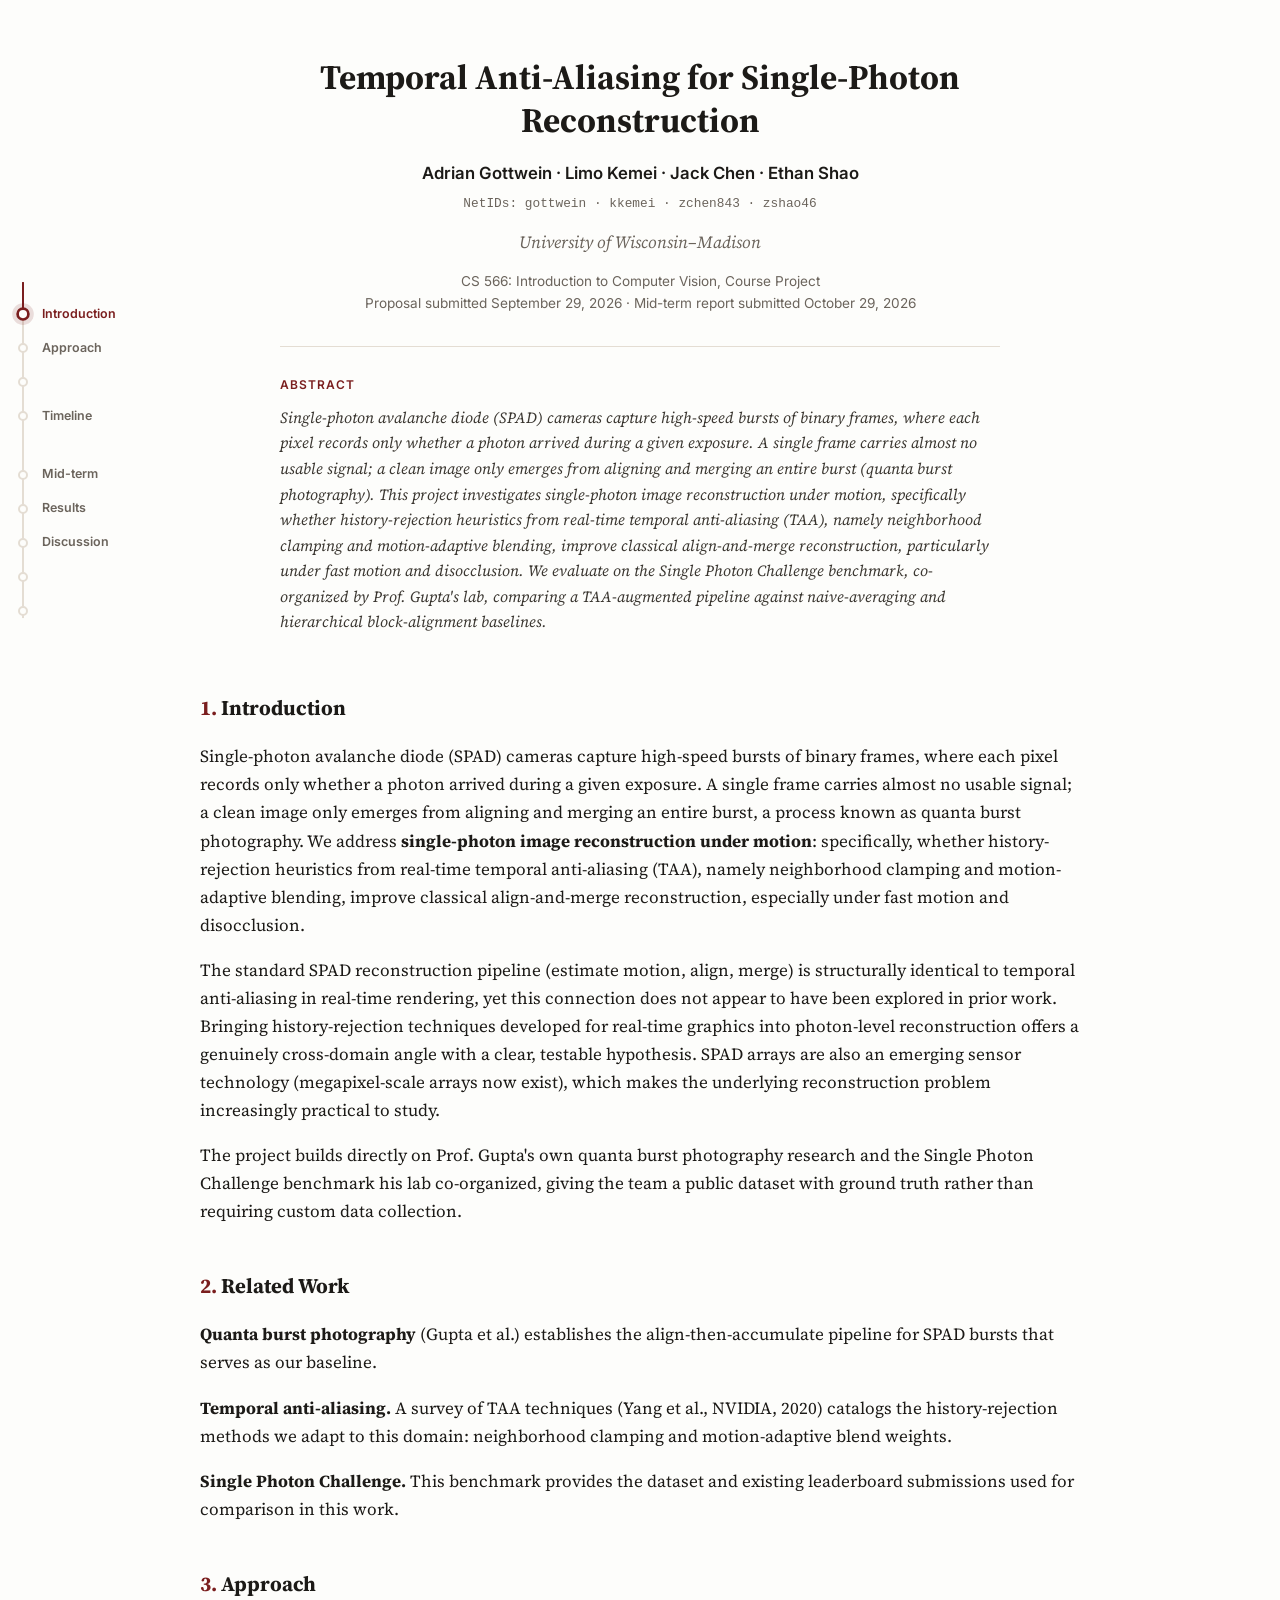
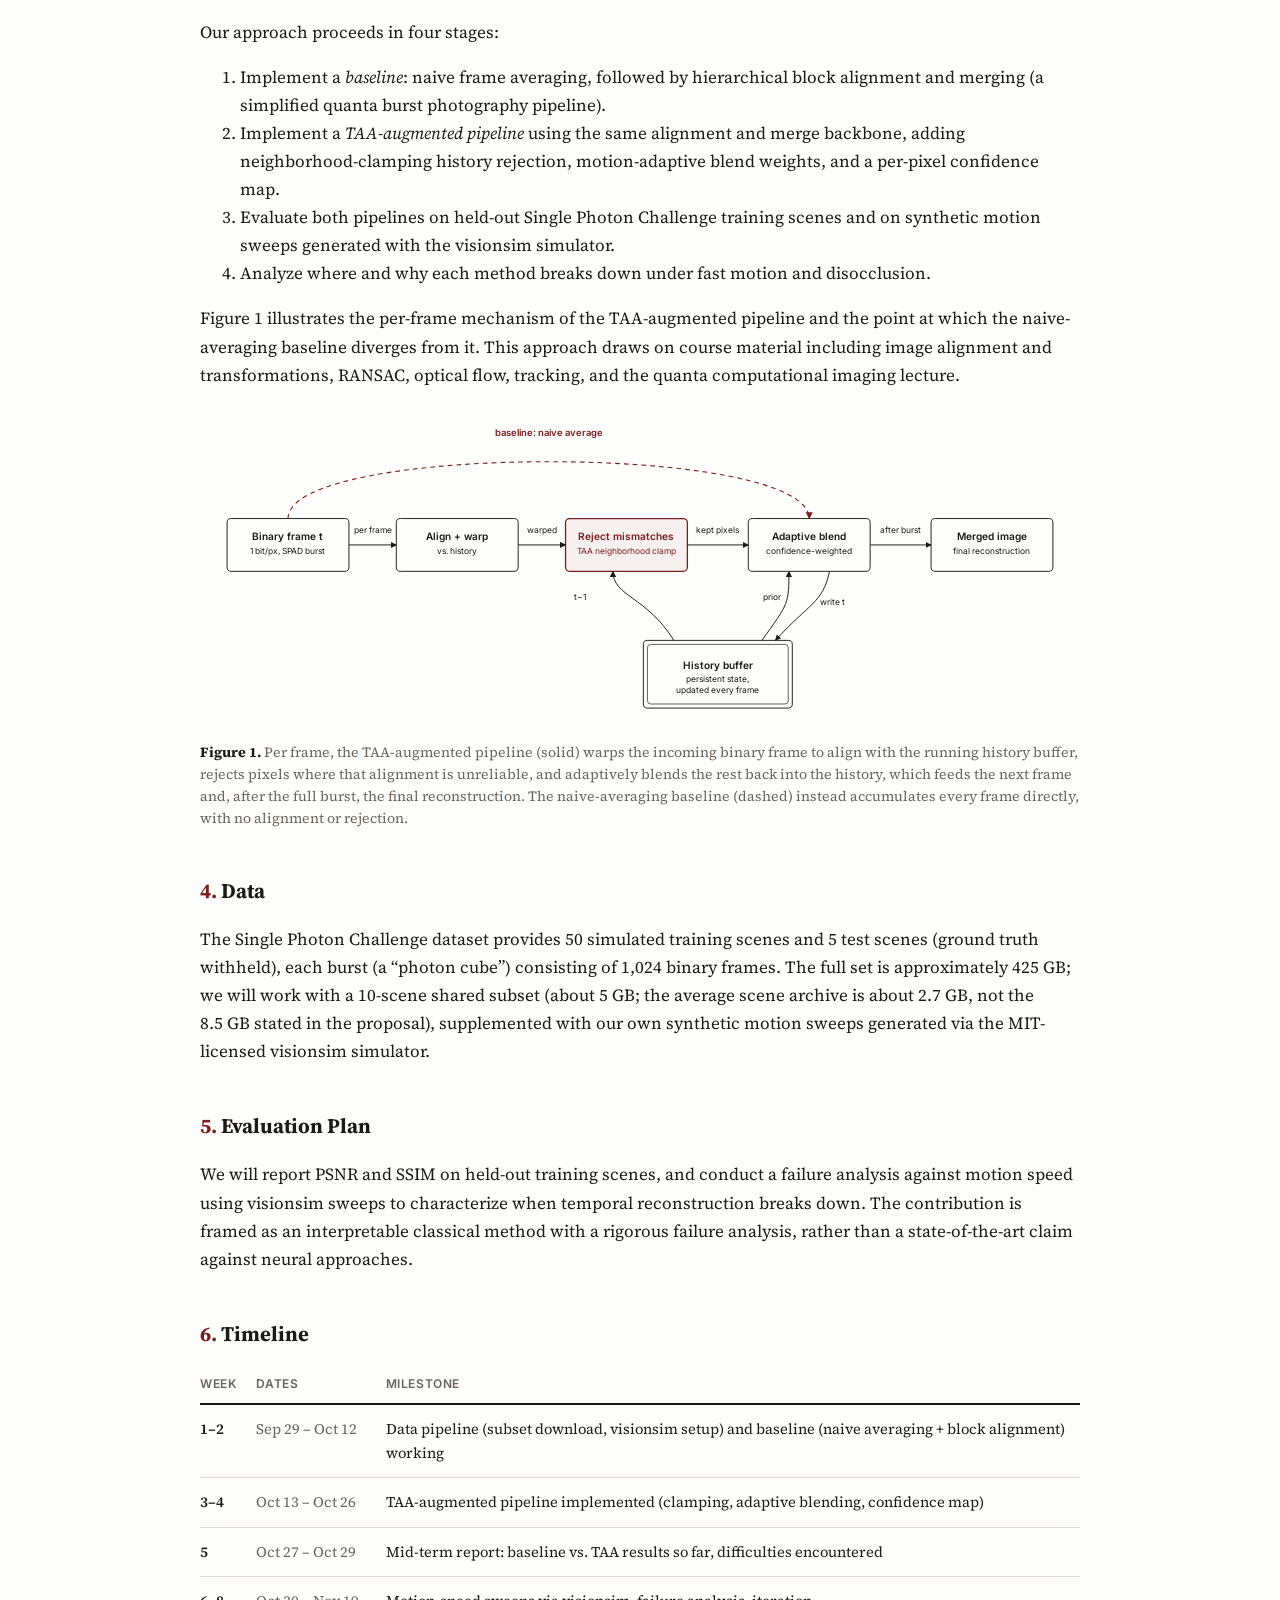
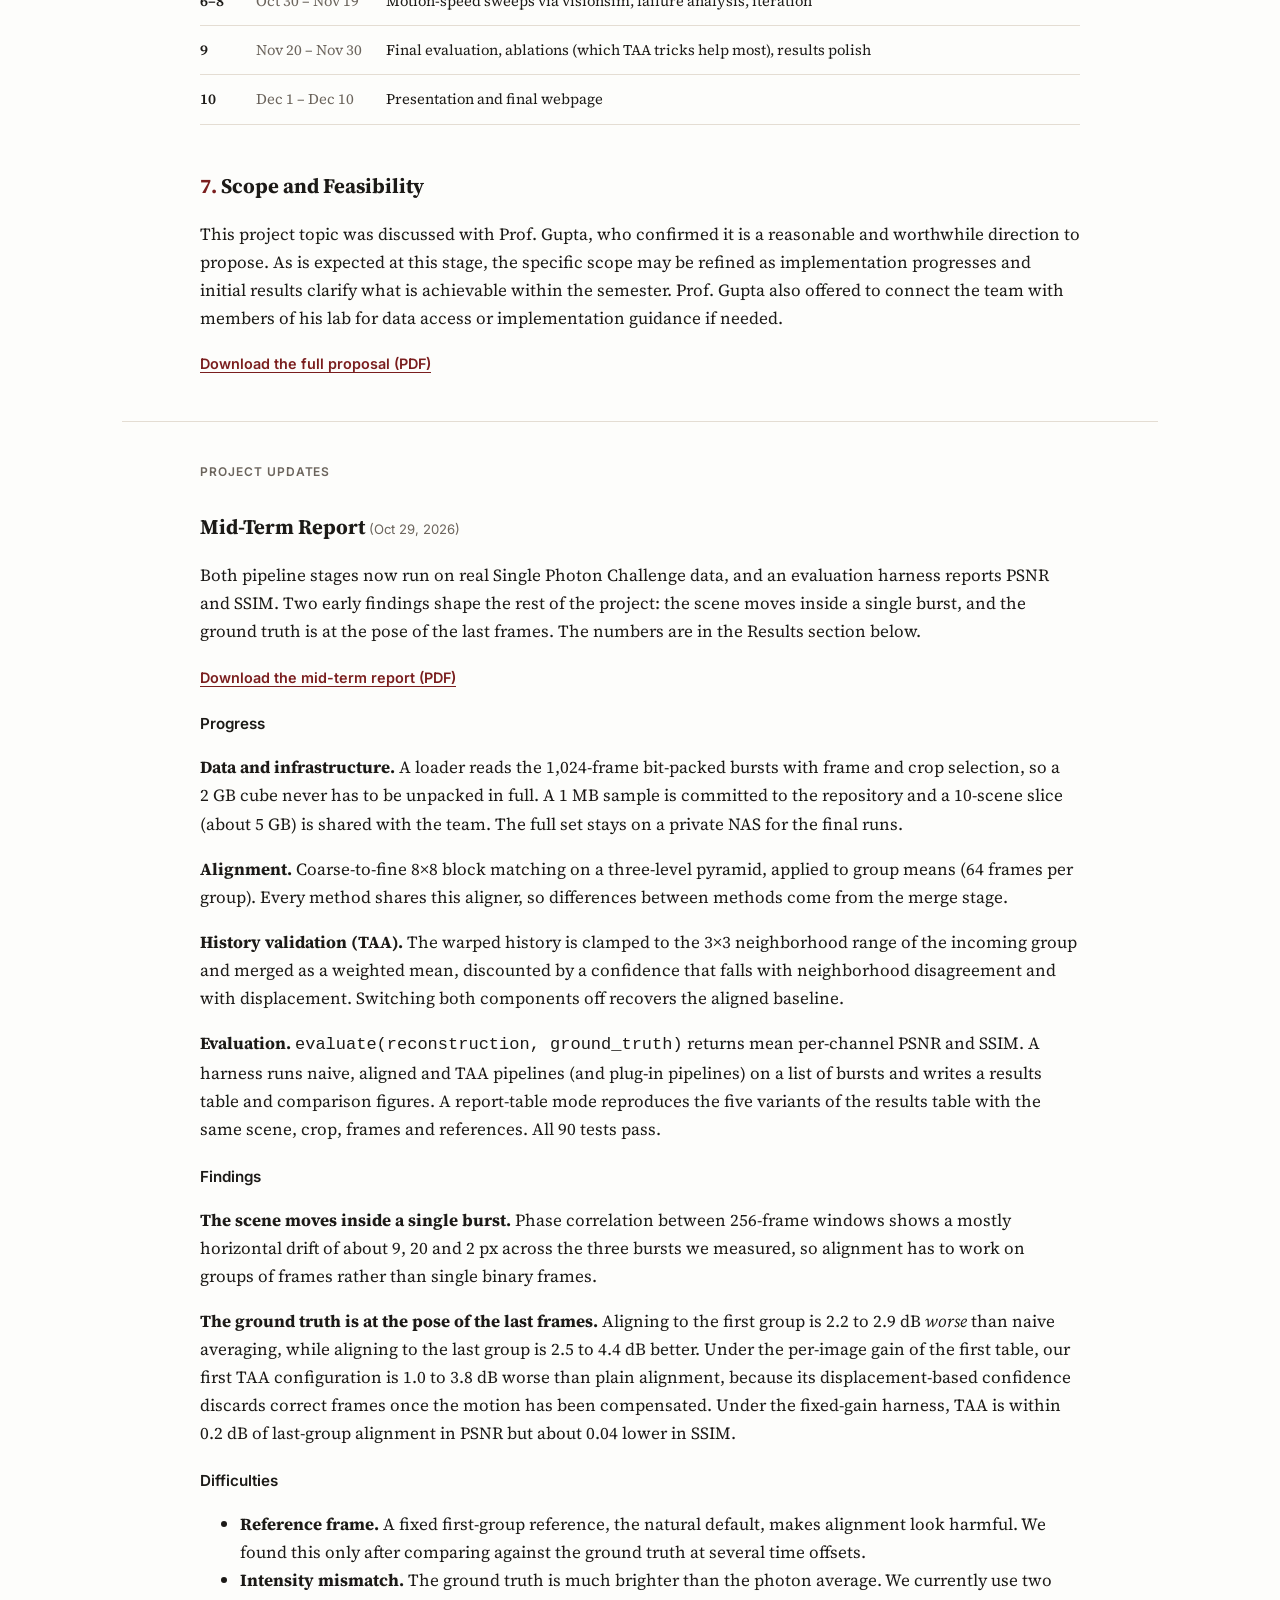
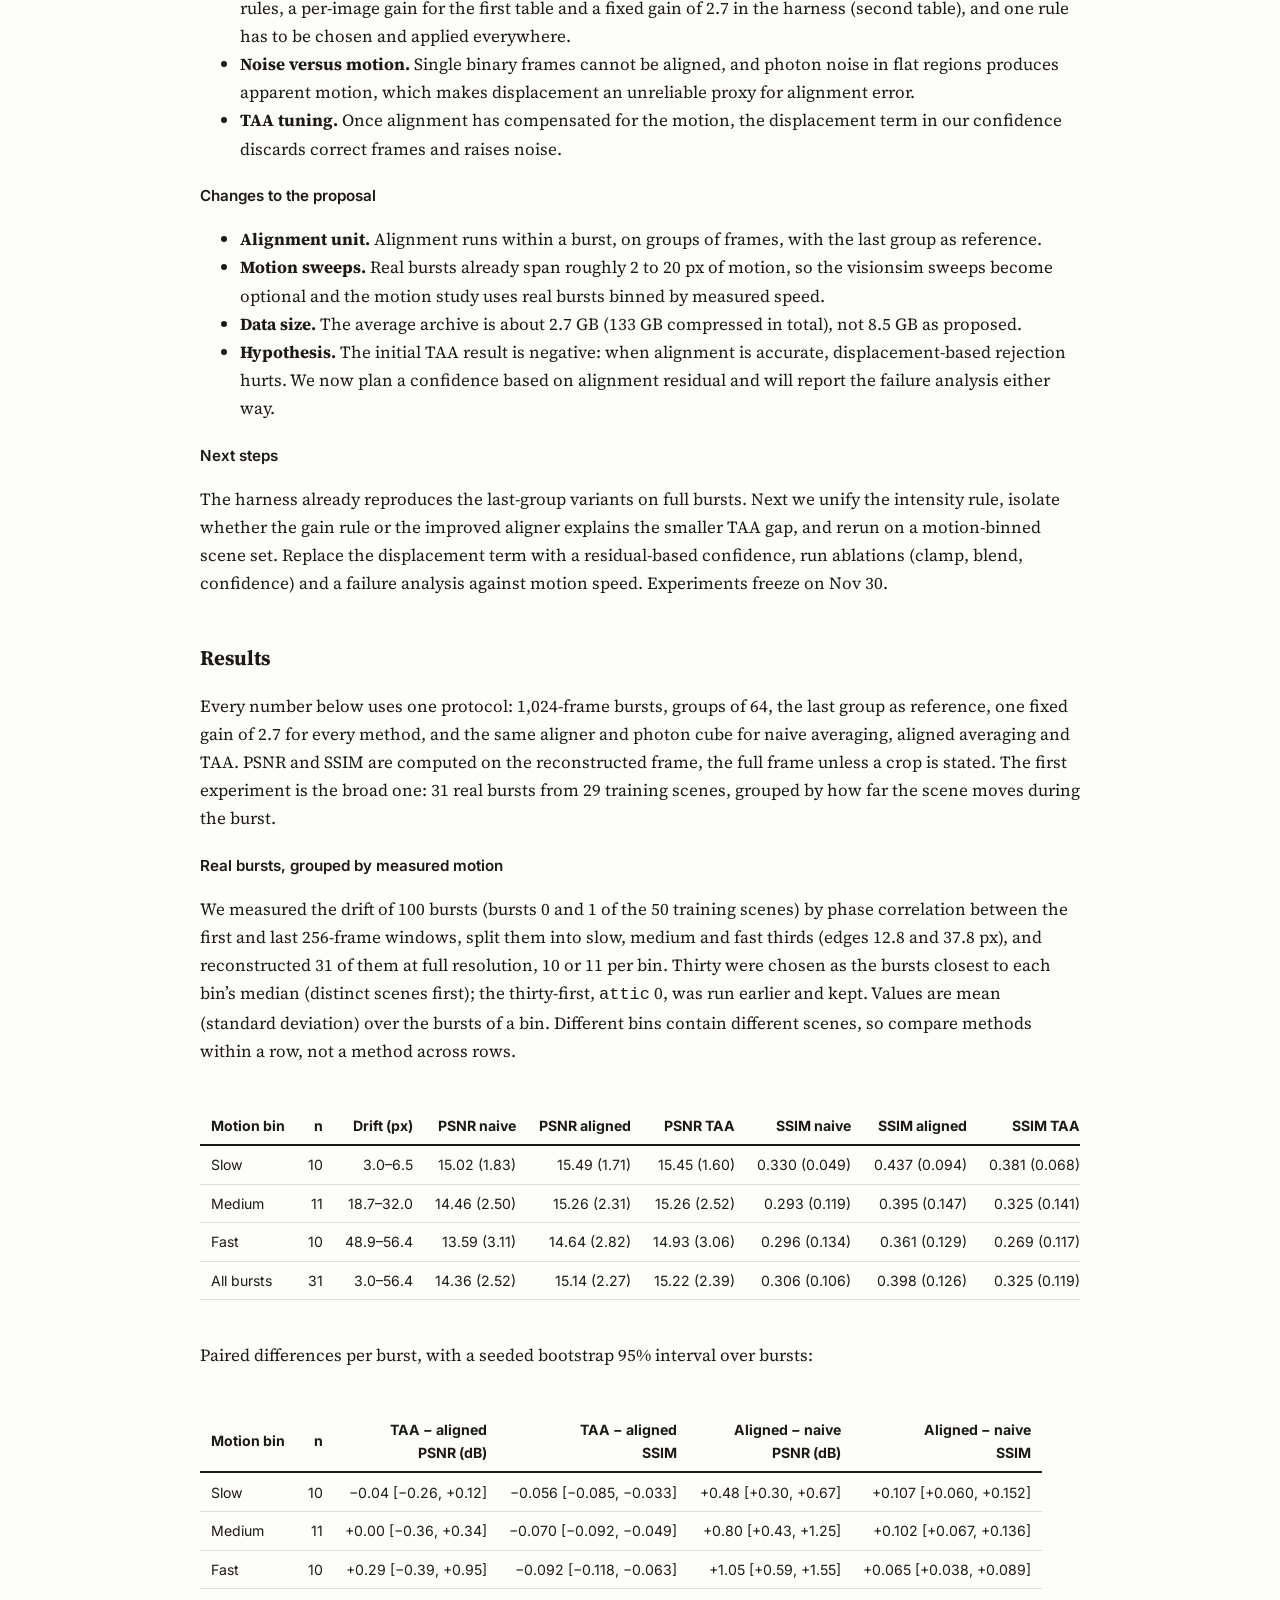
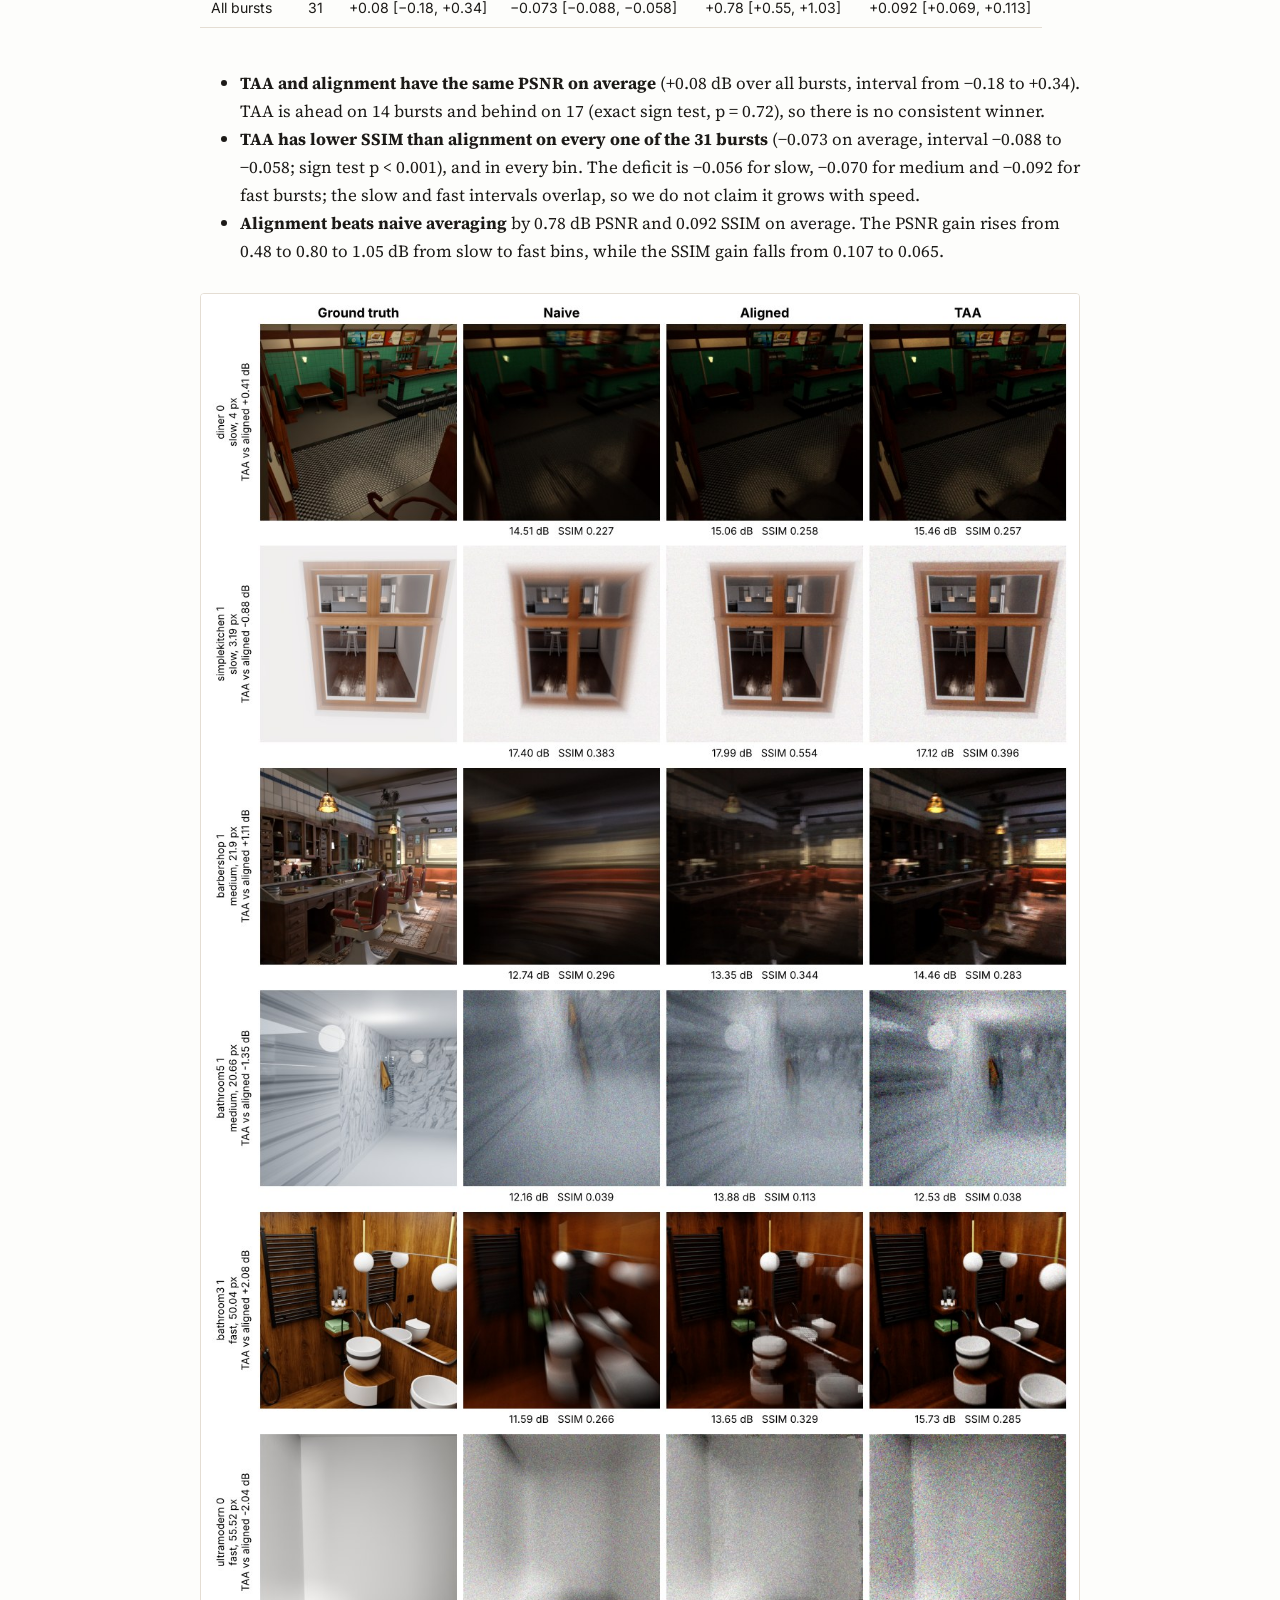
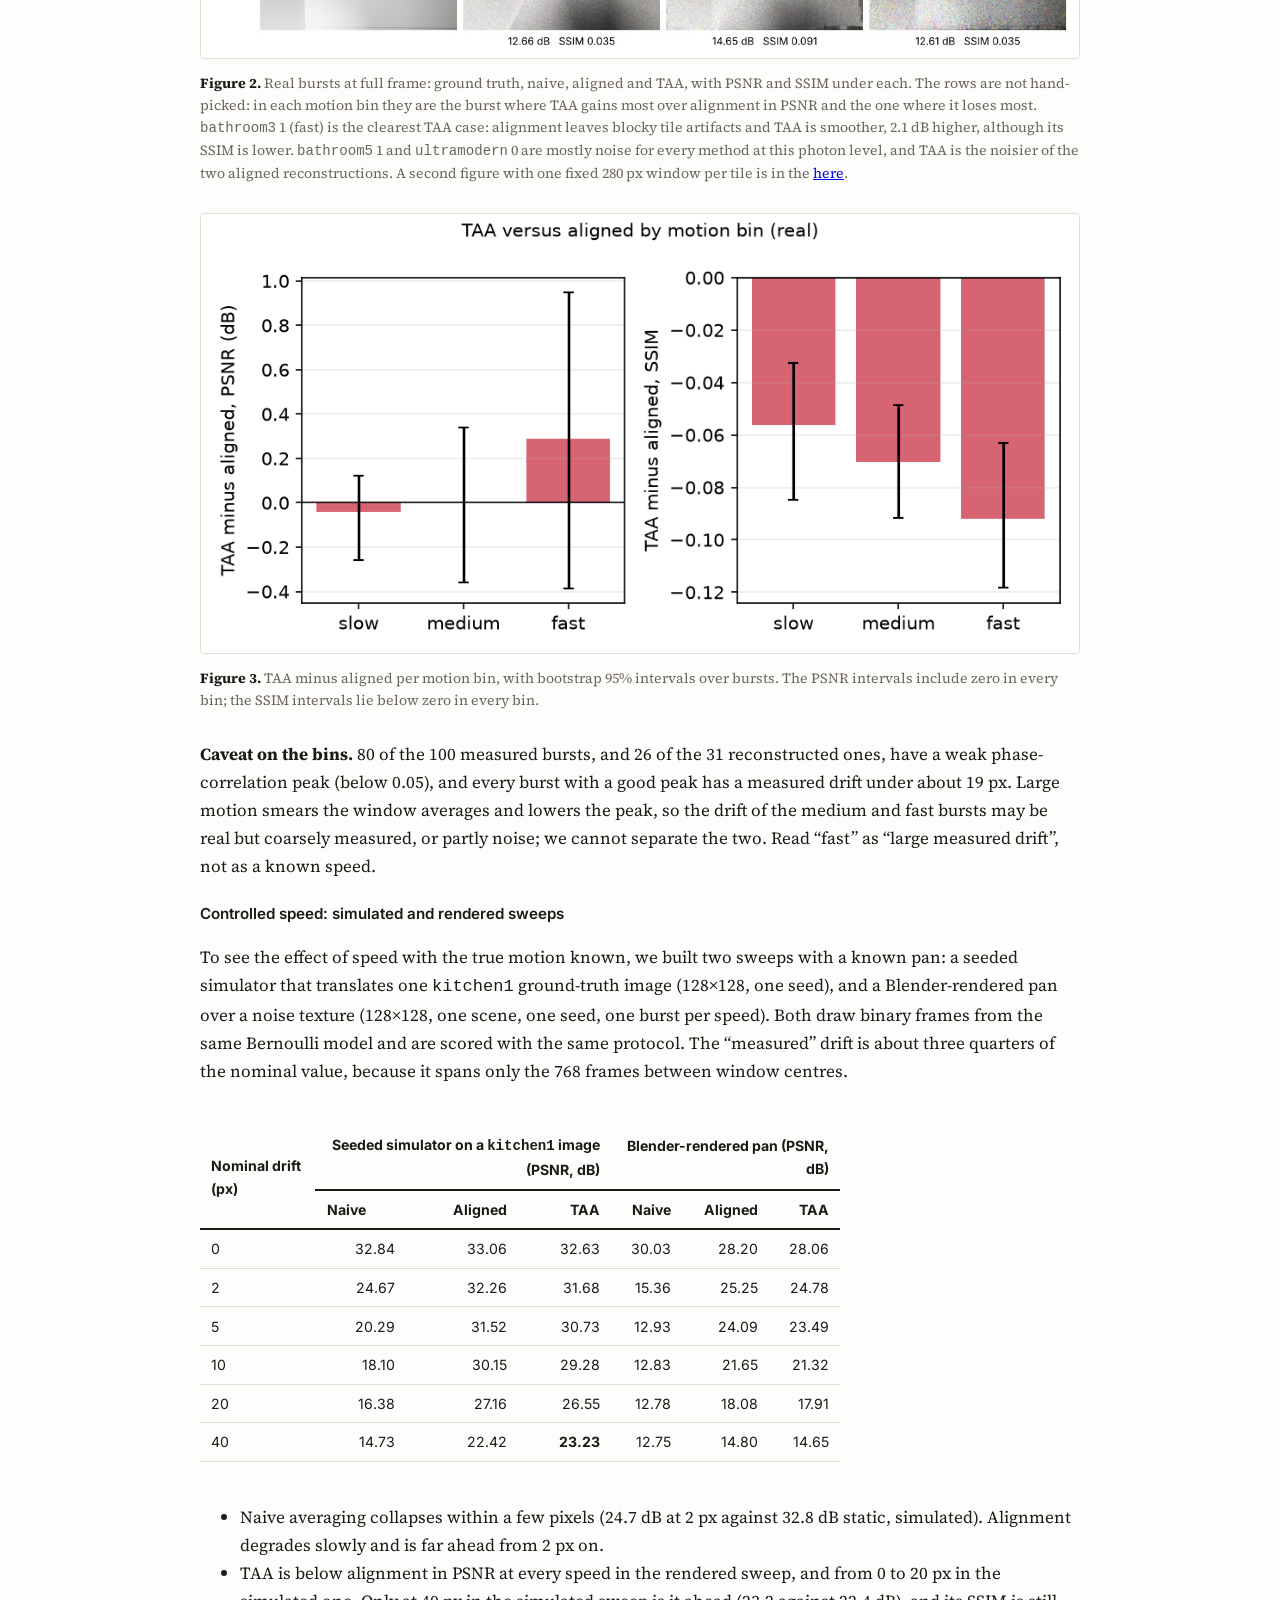
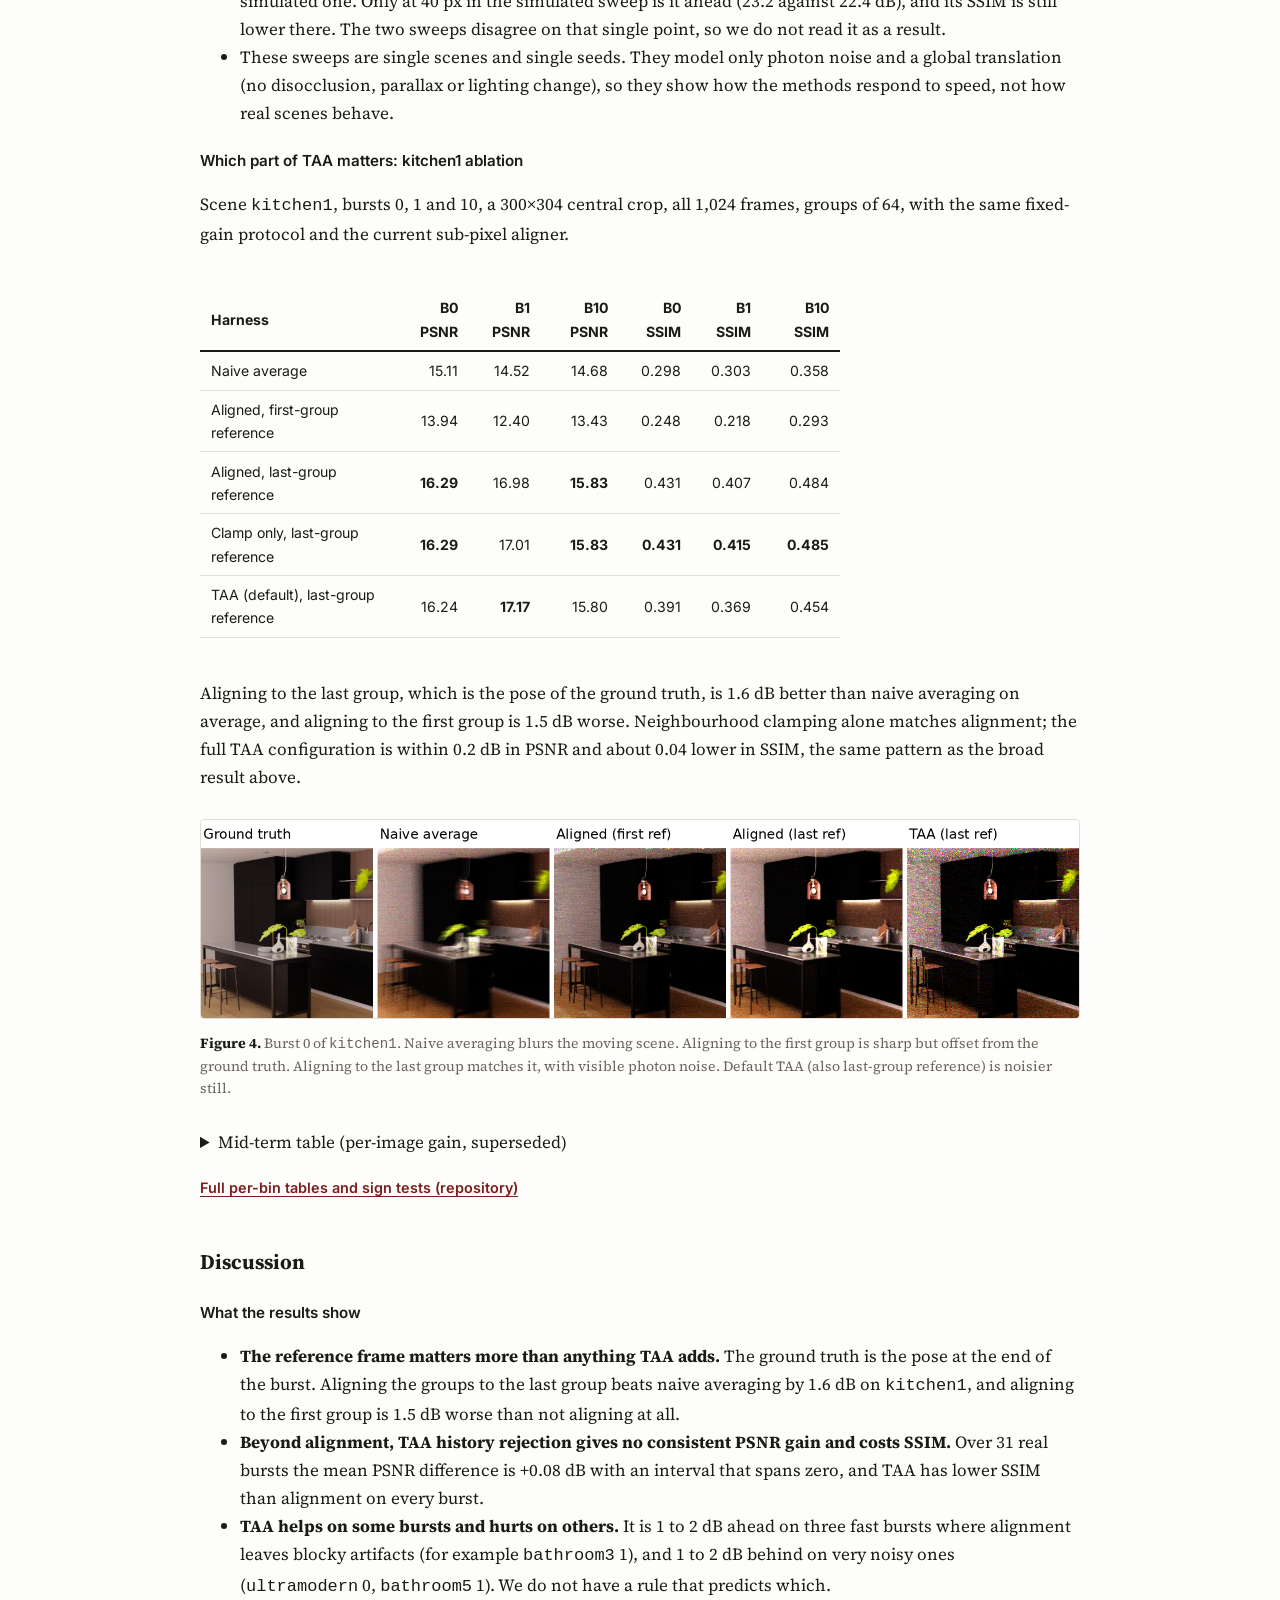
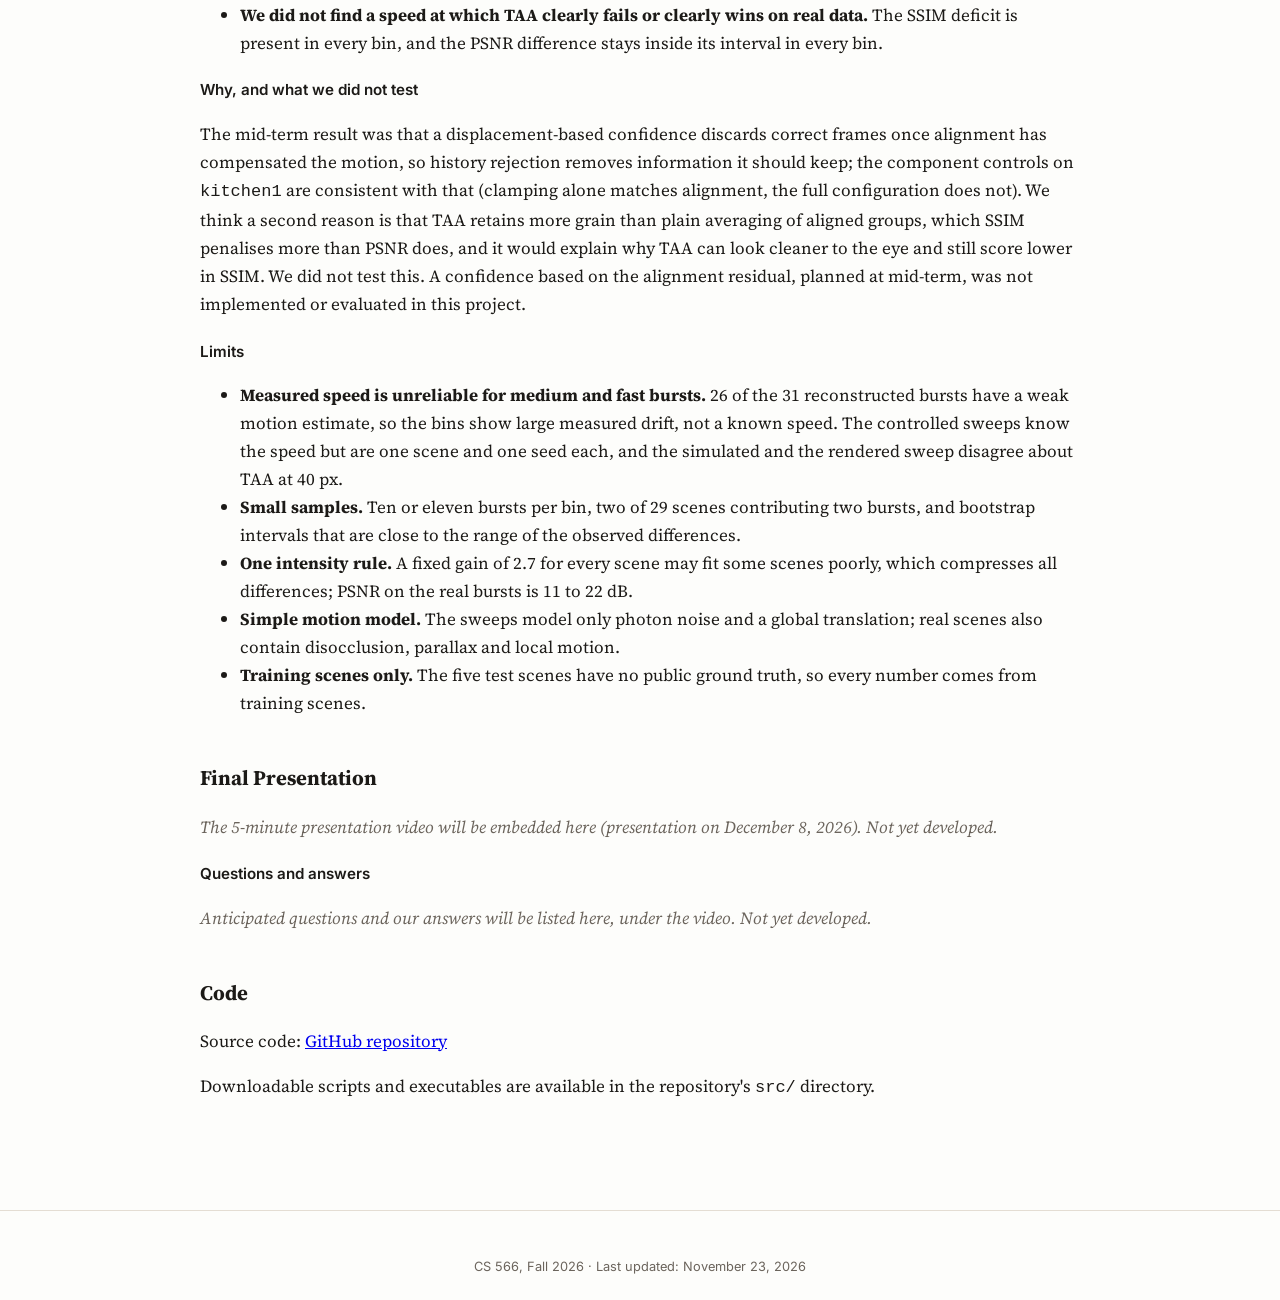
==== commit 898fdad1: "Site: final results, failure analysis and discussion (#34)" ====
--- a/index.html
+++ b/index.html
@@ -7,7 +7,7 @@
 <link rel="preconnect" href="https://fonts.googleapis.com">
 <link rel="preconnect" href="https://fonts.gstatic.com" crossorigin>
 <link href="https://fonts.googleapis.com/css2?family=Source+Serif+4:ital,opsz,wght@0,8..60,400;0,8..60,600;0,8..60,700;1,8..60,400;1,8..60,600&family=Inter:wght@500;600&display=swap" rel="stylesheet">
-<link rel="stylesheet" href="style.css?v=20261029">
+<link rel="stylesheet" href="style.css?v=20261123">
 </head>
 <body>
 
@@ -229,24 +229,78 @@
 </section>
 <section id="results">
 <h2>Results</h2>
-<p>Scene <code>kitchen1</code>, bursts 0, 1 and 10, a 300&times;304 central crop, all 1,024 frames, groups of 64. Each reconstruction is multiplied by one least-squares gain before PSNR, because the ground truth is much brighter than the photon average. This rule is preliminary, and the results come from one scene with no held-out data, so they are indicative, not a benchmark.</p>
+<p>Every number below uses one protocol: 1,024-frame bursts, groups of 64, the last group as reference, one fixed gain of 2.7 for every method, and the same aligner and photon cube for naive averaging, aligned averaging and TAA. PSNR and SSIM are computed on the reconstructed frame, the full frame unless a crop is stated. The first experiment is the broad one: 31 real bursts from 29 training scenes, grouped by how far the scene moves during the burst.</p>
+
+<h3>Real bursts, grouped by measured motion</h3>
+<p>We measured the drift of 100 bursts (bursts 0 and 1 of the 50 training scenes) by phase correlation between the first and last 256-frame windows, split them into slow, medium and fast thirds (edges 12.8 and 37.8&nbsp;px), and reconstructed 31 of them at full resolution, 10 or 11 per bin. Thirty were chosen as the bursts closest to each bin&rsquo;s median (distinct scenes first); the thirty-first, <code>attic</code>&nbsp;0, was run earlier and kept. Values are mean (standard deviation) over the bursts of a bin. Different bins contain different scenes, so compare methods within a row, not a method across rows.</p>
+<div style="overflow-x:auto">
+<table class="results-table" style="white-space:nowrap">
+<thead>
+<tr><th>Motion bin</th><th>n</th><th>Drift (px)</th><th>PSNR naive</th><th>PSNR aligned</th><th>PSNR TAA</th><th>SSIM naive</th><th>SSIM aligned</th><th>SSIM TAA</th></tr>
+</thead>
+<tbody>
+<tr><td>Slow</td><td>10</td><td>3.0&ndash;6.5</td><td>15.02 (1.83)</td><td>15.49 (1.71)</td><td>15.45 (1.60)</td><td>0.330 (0.049)</td><td>0.437 (0.094)</td><td>0.381 (0.068)</td></tr>
+<tr><td>Medium</td><td>11</td><td>18.7&ndash;32.0</td><td>14.46 (2.50)</td><td>15.26 (2.31)</td><td>15.26 (2.52)</td><td>0.293 (0.119)</td><td>0.395 (0.147)</td><td>0.325 (0.141)</td></tr>
+<tr><td>Fast</td><td>10</td><td>48.9&ndash;56.4</td><td>13.59 (3.11)</td><td>14.64 (2.82)</td><td>14.93 (3.06)</td><td>0.296 (0.134)</td><td>0.361 (0.129)</td><td>0.269 (0.117)</td></tr>
+<tr><td>All bursts</td><td>31</td><td>3.0&ndash;56.4</td><td>14.36 (2.52)</td><td>15.14 (2.27)</td><td>15.22 (2.39)</td><td>0.306 (0.106)</td><td>0.398 (0.126)</td><td>0.325 (0.119)</td></tr>
+</tbody>
+</table>
+</div>
+<p>Paired differences per burst, with a seeded bootstrap 95% interval over bursts:</p>
+<div style="overflow-x:auto">
+<table class="results-table" style="white-space:nowrap">
+<thead>
+<tr><th>Motion bin</th><th>n</th><th>TAA &minus; aligned<br>PSNR (dB)</th><th>TAA &minus; aligned<br>SSIM</th><th>Aligned &minus; naive<br>PSNR (dB)</th><th>Aligned &minus; naive<br>SSIM</th></tr>
+</thead>
+<tbody>
+<tr><td>Slow</td><td>10</td><td>&minus;0.04 [&minus;0.26, +0.12]</td><td>&minus;0.056 [&minus;0.085, &minus;0.033]</td><td>+0.48 [+0.30, +0.67]</td><td>+0.107 [+0.060, +0.152]</td></tr>
+<tr><td>Medium</td><td>11</td><td>+0.00 [&minus;0.36, +0.34]</td><td>&minus;0.070 [&minus;0.092, &minus;0.049]</td><td>+0.80 [+0.43, +1.25]</td><td>+0.102 [+0.067, +0.136]</td></tr>
+<tr><td>Fast</td><td>10</td><td>+0.29 [&minus;0.39, +0.95]</td><td>&minus;0.092 [&minus;0.118, &minus;0.063]</td><td>+1.05 [+0.59, +1.55]</td><td>+0.065 [+0.038, +0.089]</td></tr>
+<tr><td>All bursts</td><td>31</td><td>+0.08 [&minus;0.18, +0.34]</td><td>&minus;0.073 [&minus;0.088, &minus;0.058]</td><td>+0.78 [+0.55, +1.03]</td><td>+0.092 [+0.069, +0.113]</td></tr>
+</tbody>
+</table>
+</div>
+<ul>
+<li><strong>TAA and alignment have the same PSNR on average</strong> (+0.08&nbsp;dB over all bursts, interval from &minus;0.18 to +0.34). TAA is ahead on 14 bursts and behind on 17 (exact sign test, p&nbsp;=&nbsp;0.72), so there is no consistent winner.</li>
+<li><strong>TAA has lower SSIM than alignment on every one of the 31 bursts</strong> (&minus;0.073 on average, interval &minus;0.088 to &minus;0.058; sign test p&nbsp;&lt;&nbsp;0.001), and in every bin. The deficit is &minus;0.056 for slow, &minus;0.070 for medium and &minus;0.092 for fast bursts; the slow and fast intervals overlap, so we do not claim it grows with speed.</li>
+<li><strong>Alignment beats naive averaging</strong> by 0.78&nbsp;dB PSNR and 0.092 SSIM on average. The PSNR gain rises from 0.48 to 0.80 to 1.05&nbsp;dB from slow to fast bins, while the SSIM gain falls from 0.107 to 0.065.</li>
+</ul>
 <figure class="diagram">
-<img src="assets/result-compare.png" alt="Five panels for burst 0 of kitchen1: ground truth, naive average, aligned to first group, aligned to last group, and TAA with last-group reference" style="width:100%;border:1px solid var(--border);border-radius:4px;display:block">
-<figcaption><strong>Figure 2.</strong> Burst 0 of <code>kitchen1</code>. Naive averaging blurs the moving scene. Aligning to the first group is sharp but offset from the ground truth. Aligning to the last group matches it, with visible photon noise. Default TAA (also last-group reference) is noisier still.</figcaption>
+<img src="assets/final-comparison-frames.jpg" alt="Six rows of real bursts, each showing ground truth, naive average, aligned average and TAA reconstructions with PSNR and SSIM under each" style="width:100%;border:1px solid var(--border);border-radius:4px;display:block">
+<figcaption><strong>Figure 2.</strong> Real bursts at full frame: ground truth, naive, aligned and TAA, with PSNR and SSIM under each. The rows are not hand-picked: in each motion bin they are the burst where TAA gains most over alignment in PSNR and the one where it loses most. <code>bathroom3</code>&nbsp;1 (fast) is the clearest TAA case: alignment leaves blocky tile artifacts and TAA is smoother, 2.1&nbsp;dB higher, although its SSIM is lower. <code>bathroom5</code>&nbsp;1 and <code>ultramodern</code>&nbsp;0 are mostly noise for every method at this photon level, and TAA is the noisier of the two aligned reconstructions. A second figure with one fixed 280&nbsp;px window per tile is in the <a href="assets/final-comparison-crops.jpg">here</a>.</figcaption>
 </figure>
+<figure class="diagram">
+<img src="assets/final-delta-by-bin.png" alt="TAA minus aligned, PSNR and SSIM, per motion bin with bootstrap intervals" style="width:100%;border:1px solid var(--border);border-radius:4px;display:block">
+<figcaption><strong>Figure 3.</strong> TAA minus aligned per motion bin, with bootstrap 95% intervals over bursts. The PSNR intervals include zero in every bin; the SSIM intervals lie below zero in every bin.</figcaption>
+</figure>
+<p><strong>Caveat on the bins.</strong> 80 of the 100 measured bursts, and 26 of the 31 reconstructed ones, have a weak phase-correlation peak (below 0.05), and every burst with a good peak has a measured drift under about 19&nbsp;px. Large motion smears the window averages and lowers the peak, so the drift of the medium and fast bursts may be real but coarsely measured, or partly noise; we cannot separate the two. Read &ldquo;fast&rdquo; as &ldquo;large measured drift&rdquo;, not as a known speed.</p>
+
+<h3>Controlled speed: simulated and rendered sweeps</h3>
+<p>To see the effect of speed with the true motion known, we built two sweeps with a known pan: a seeded simulator that translates one <code>kitchen1</code> ground-truth image (128&times;128, one seed), and a Blender-rendered pan over a noise texture (128&times;128, one scene, one seed, one burst per speed). Both draw binary frames from the same Bernoulli model and are scored with the same protocol. The &ldquo;measured&rdquo; drift is about three quarters of the nominal value, because it spans only the 768 frames between window centres.</p>
+<div style="overflow-x:auto">
 <table class="results-table">
 <thead>
-<tr><th>PSNR (dB)</th><th>Burst 0</th><th>Burst 1</th><th>Burst 10</th></tr>
+<tr><th rowspan="2">Nominal drift (px)</th><th colspan="3">Seeded simulator on a <code>kitchen1</code> image (PSNR, dB)</th><th colspan="3">Blender-rendered pan (PSNR, dB)</th></tr>
+<tr><th>Naive</th><th>Aligned</th><th>TAA</th><th>Naive</th><th>Aligned</th><th>TAA</th></tr>
 </thead>
 <tbody>
-<tr><td>Naive average</td><td>16.2</td><td>14.7</td><td>16.8</td></tr>
-<tr><td>Aligned, first-group reference</td><td>14.0</td><td>12.5</td><td>13.9</td></tr>
-<tr><td>Aligned, last-group reference</td><td><strong>19.7</strong></td><td><strong>19.1</strong></td><td><strong>19.3</strong></td></tr>
-<tr><td>Clamp only, last-group reference</td><td>19.7</td><td>18.5</td><td>19.3</td></tr>
-<tr><td>TAA (default), last-group reference</td><td>17.3</td><td>15.3</td><td>18.3</td></tr>
+<tr><td>0</td><td>32.84</td><td>33.06</td><td>32.63</td><td>30.03</td><td>28.20</td><td>28.06</td></tr>
+<tr><td>2</td><td>24.67</td><td>32.26</td><td>31.68</td><td>15.36</td><td>25.25</td><td>24.78</td></tr>
+<tr><td>5</td><td>20.29</td><td>31.52</td><td>30.73</td><td>12.93</td><td>24.09</td><td>23.49</td></tr>
+<tr><td>10</td><td>18.10</td><td>30.15</td><td>29.28</td><td>12.83</td><td>21.65</td><td>21.32</td></tr>
+<tr><td>20</td><td>16.38</td><td>27.16</td><td>26.55</td><td>12.78</td><td>18.08</td><td>17.91</td></tr>
+<tr><td>40</td><td>14.73</td><td>22.42</td><td><strong>23.23</strong></td><td>12.75</td><td>14.80</td><td>14.65</td></tr>
 </tbody>
 </table>
-<p>The evaluation harness reports SSIM as well. The table below uses the same bursts, crop, frames and references, with a fixed gain of 2.7 for every method and the current aligner (which adds sub-pixel refinement). These numbers are <em>not</em> comparable with the table above, which fits one gain per image. The baseline ordering is the same: last-group alignment beats naive averaging by 1.6&nbsp;dB on average, and the first-group reference is 1.5&nbsp;dB worse. TAA is within 0.2&nbsp;dB of last-group alignment in PSNR, but its SSIM is 0.03 to 0.04 lower on every burst. We have not yet isolated whether the gain rule or the improved aligner closes the PSNR gap.</p>
+</div>
+<ul>
+<li>Naive averaging collapses within a few pixels (24.7&nbsp;dB at 2&nbsp;px against 32.8&nbsp;dB static, simulated). Alignment degrades slowly and is far ahead from 2&nbsp;px on.</li>
+<li>TAA is below alignment in PSNR at every speed in the rendered sweep, and from 0 to 20&nbsp;px in the simulated one. Only at 40&nbsp;px in the simulated sweep is it ahead (23.2 against 22.4&nbsp;dB), and its SSIM is still lower there. The two sweeps disagree on that single point, so we do not read it as a result.</li>
+<li>These sweeps are single scenes and single seeds. They model only photon noise and a global translation (no disocclusion, parallax or lighting change), so they show how the methods respond to speed, not how real scenes behave.</li>
+</ul>
+
+<h3>Which part of TAA matters: kitchen1 ablation</h3>
+<p>Scene <code>kitchen1</code>, bursts 0, 1 and 10, a 300&times;304 central crop, all 1,024 frames, groups of 64, with the same fixed-gain protocol and the current sub-pixel aligner.</p>
 <div style="overflow-x:auto">
 <table class="results-table">
 <thead>
@@ -261,11 +315,48 @@
 </tbody>
 </table>
 </div>
-<p class="tbd">Still to come: held-out scenes and the PSNR / SSIM versus motion speed sweep (planned for Weeks 6&ndash;8).</p>
+<p>Aligning to the last group, which is the pose of the ground truth, is 1.6&nbsp;dB better than naive averaging on average, and aligning to the first group is 1.5&nbsp;dB worse. Neighbourhood clamping alone matches alignment; the full TAA configuration is within 0.2&nbsp;dB in PSNR and about 0.04 lower in SSIM, the same pattern as the broad result above.</p>
+<figure class="diagram">
+<img src="assets/result-compare.png" alt="Five panels for burst 0 of kitchen1: ground truth, naive average, aligned to first group, aligned to last group, and TAA with last-group reference" style="width:100%;border:1px solid var(--border);border-radius:4px;display:block">
+<figcaption><strong>Figure 4.</strong> Burst 0 of <code>kitchen1</code>. Naive averaging blurs the moving scene. Aligning to the first group is sharp but offset from the ground truth. Aligning to the last group matches it, with visible photon noise. Default TAA (also last-group reference) is noisier still.</figcaption>
+</figure>
+<details>
+<summary>Mid-term table (per-image gain, superseded)</summary>
+<p>The mid-term report used one least-squares gain per image before PSNR. That rule is not comparable with the fixed gain of 2.7 used everywhere above, and is kept only for reference. Same scene and crop; PSNR in dB.</p>
+<table class="results-table">
+<thead>
+<tr><th>PSNR (dB)</th><th>Burst 0</th><th>Burst 1</th><th>Burst 10</th></tr>
+</thead>
+<tbody>
+<tr><td>Naive average</td><td>16.2</td><td>14.7</td><td>16.8</td></tr>
+<tr><td>Aligned, first-group reference</td><td>14.0</td><td>12.5</td><td>13.9</td></tr>
+<tr><td>Aligned, last-group reference</td><td><strong>19.7</strong></td><td><strong>19.1</strong></td><td><strong>19.3</strong></td></tr>
+<tr><td>Clamp only, last-group reference</td><td>19.7</td><td>18.5</td><td>19.3</td></tr>
+<tr><td>TAA (default), last-group reference</td><td>17.3</td><td>15.3</td><td>18.3</td></tr>
+</tbody>
+</table>
+</details>
+<p class="pdf-link"><a href="https://github.com/1immy/cs566-project/blob/main/docs/findings/final-results.md">Full per-bin tables and sign tests (repository)</a></p>
 </section>
 <section id="discussion">
           <h2>Discussion</h2>
-          <p>Preliminary reading: when alignment is accurate, displacement-based history rejection hurts rather than helps. The full failure analysis across motion speed has not yet been run, and this section will be completed after it.</p>
+          <h3>What the results show</h3>
+          <ul>
+          <li><strong>The reference frame matters more than anything TAA adds.</strong> The ground truth is the pose at the end of the burst. Aligning the groups to the last group beats naive averaging by 1.6&nbsp;dB on <code>kitchen1</code>, and aligning to the first group is 1.5&nbsp;dB worse than not aligning at all.</li>
+          <li><strong>Beyond alignment, TAA history rejection gives no consistent PSNR gain and costs SSIM.</strong> Over 31 real bursts the mean PSNR difference is +0.08&nbsp;dB with an interval that spans zero, and TAA has lower SSIM than alignment on every burst.</li>
+          <li><strong>TAA helps on some bursts and hurts on others.</strong> It is 1 to 2&nbsp;dB ahead on three fast bursts where alignment leaves blocky artifacts (for example <code>bathroom3</code>&nbsp;1), and 1 to 2&nbsp;dB behind on very noisy ones (<code>ultramodern</code>&nbsp;0, <code>bathroom5</code>&nbsp;1). We do not have a rule that predicts which.</li>
+          <li><strong>We did not find a speed at which TAA clearly fails or clearly wins on real data.</strong> The SSIM deficit is present in every bin, and the PSNR difference stays inside its interval in every bin.</li>
+          </ul>
+          <h3>Why, and what we did not test</h3>
+          <p>The mid-term result was that a displacement-based confidence discards correct frames once alignment has compensated the motion, so history rejection removes information it should keep; the component controls on <code>kitchen1</code> are consistent with that (clamping alone matches alignment, the full configuration does not). We think a second reason is that TAA retains more grain than plain averaging of aligned groups, which SSIM penalises more than PSNR does, and it would explain why TAA can look cleaner to the eye and still score lower in SSIM. We did not test this. A confidence based on the alignment residual, planned at mid-term, was not implemented or evaluated in this project.</p>
+          <h3>Limits</h3>
+          <ul>
+          <li><strong>Measured speed is unreliable for medium and fast bursts.</strong> 26 of the 31 reconstructed bursts have a weak motion estimate, so the bins show large measured drift, not a known speed. The controlled sweeps know the speed but are one scene and one seed each, and the simulated and the rendered sweep disagree about TAA at 40&nbsp;px.</li>
+          <li><strong>Small samples.</strong> Ten or eleven bursts per bin, two of 29 scenes contributing two bursts, and bootstrap intervals that are close to the range of the observed differences.</li>
+          <li><strong>One intensity rule.</strong> A fixed gain of 2.7 for every scene may fit some scenes poorly, which compresses all differences; PSNR on the real bursts is 11 to 22&nbsp;dB.</li>
+          <li><strong>Simple motion model.</strong> The sweeps model only photon noise and a global translation; real scenes also contain disocclusion, parallax and local motion.</li>
+          <li><strong>Training scenes only.</strong> The five test scenes have no public ground truth, so every number comes from training scenes.</li>
+          </ul>
         </section>
 
         <section id="presentation">
@@ -285,7 +376,7 @@
     </main>
 
     <footer>
-      <p>CS 566, Fall 2026 &middot; Last updated: October 29, 2026</p>
+      <p>CS 566, Fall 2026 &middot; Last updated: November 23, 2026</p>
     </footer>
 
   </div>
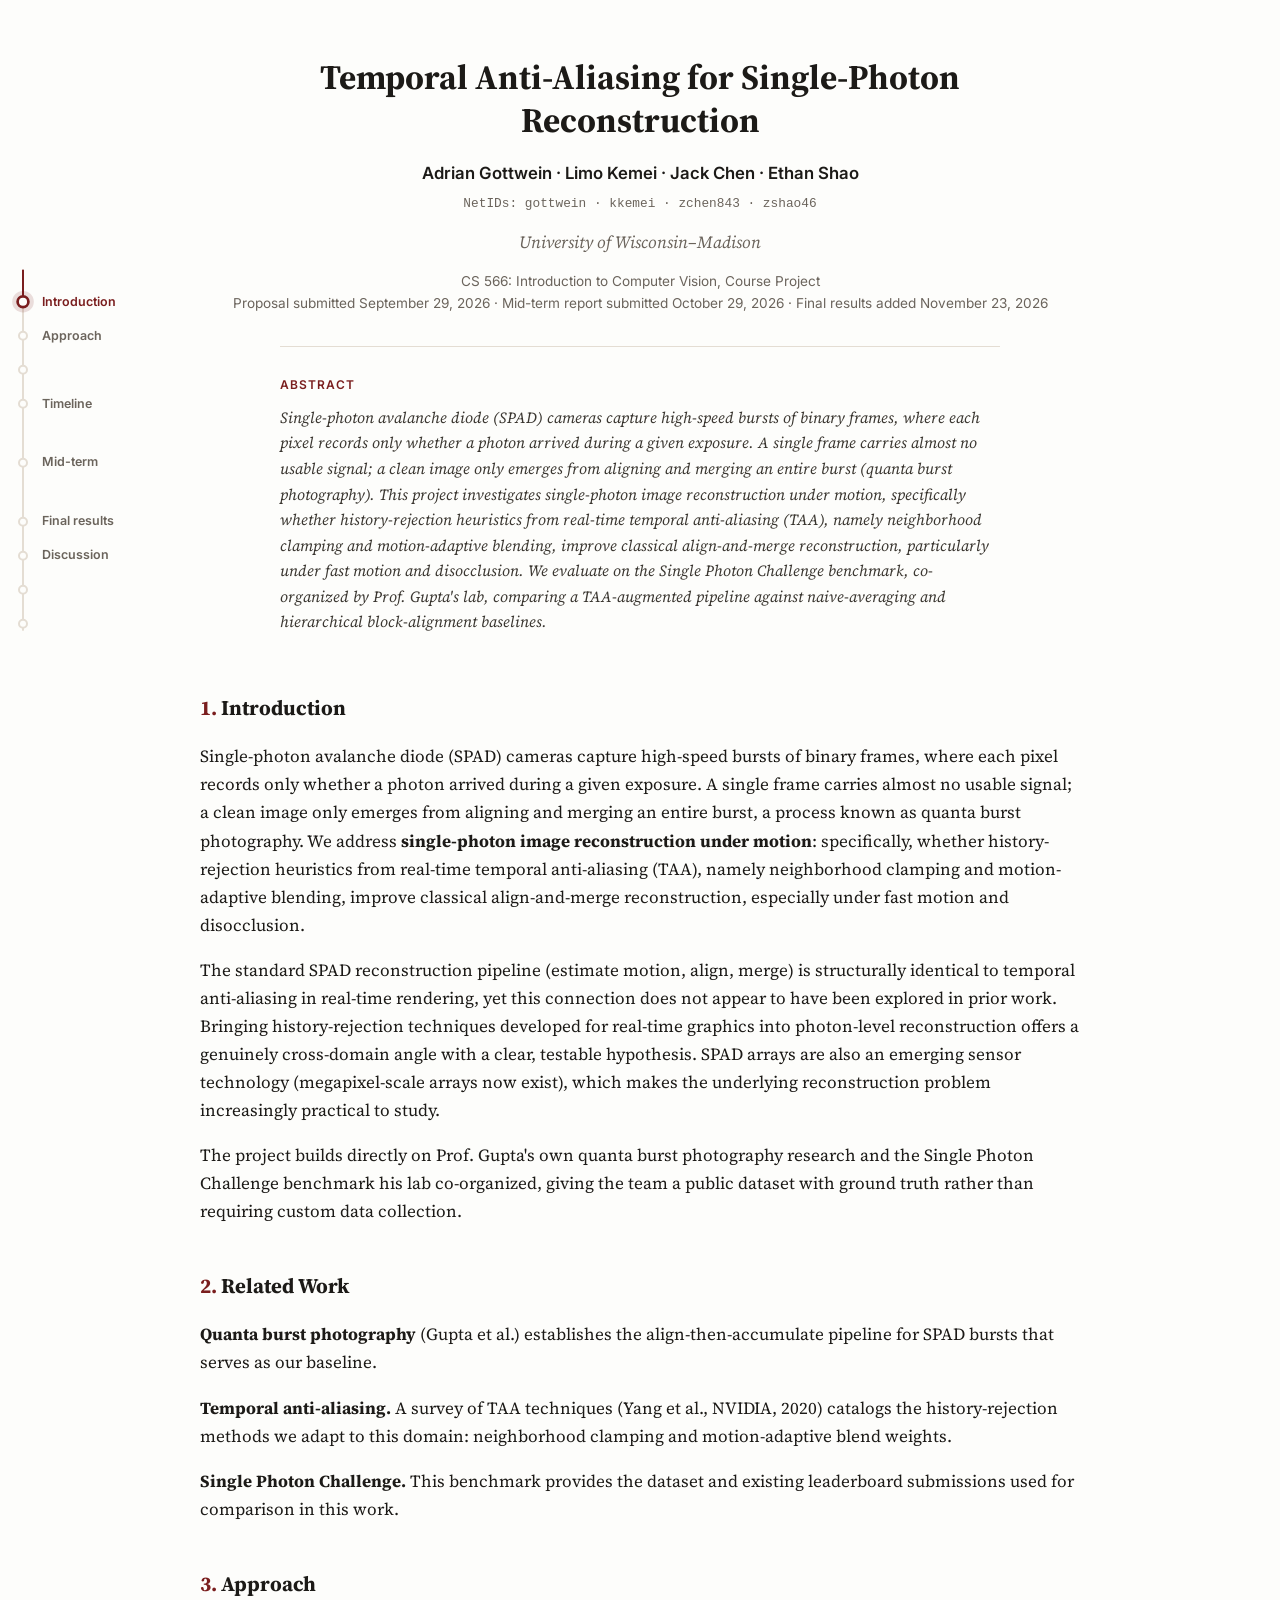
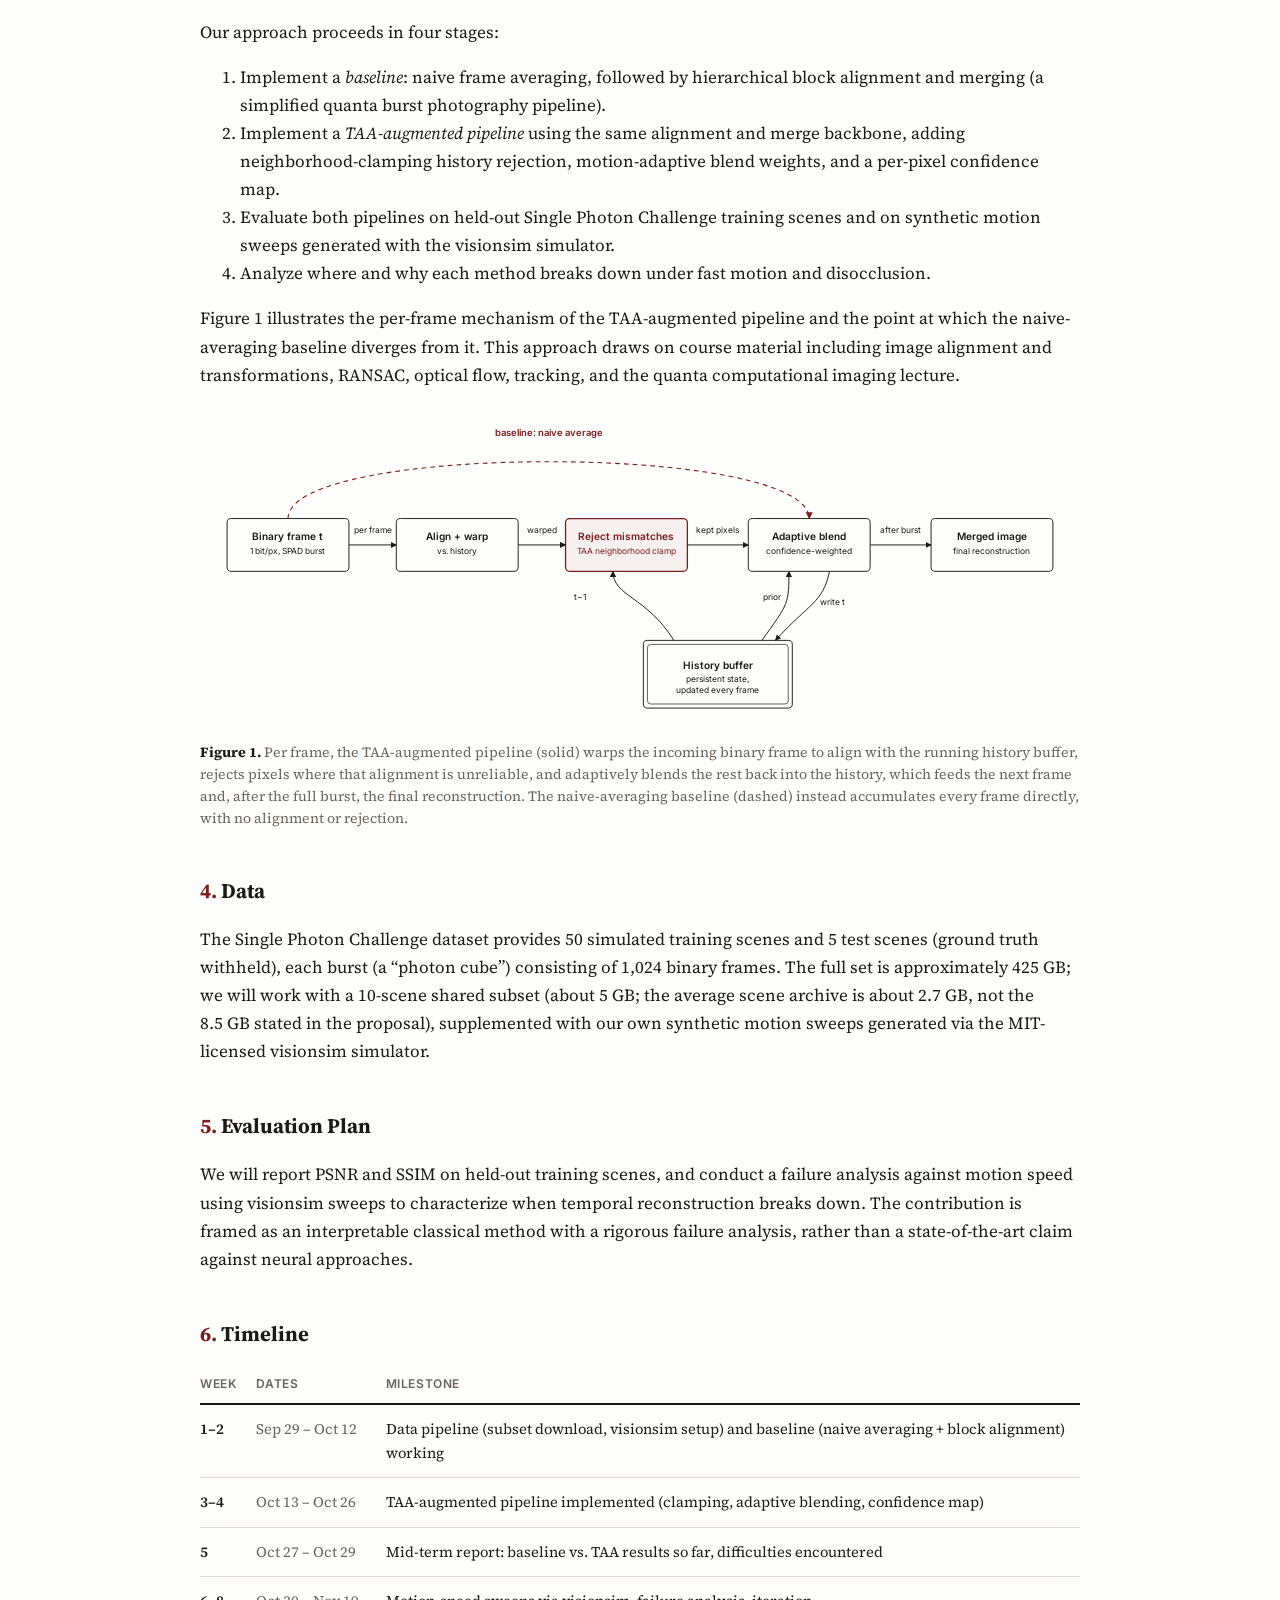
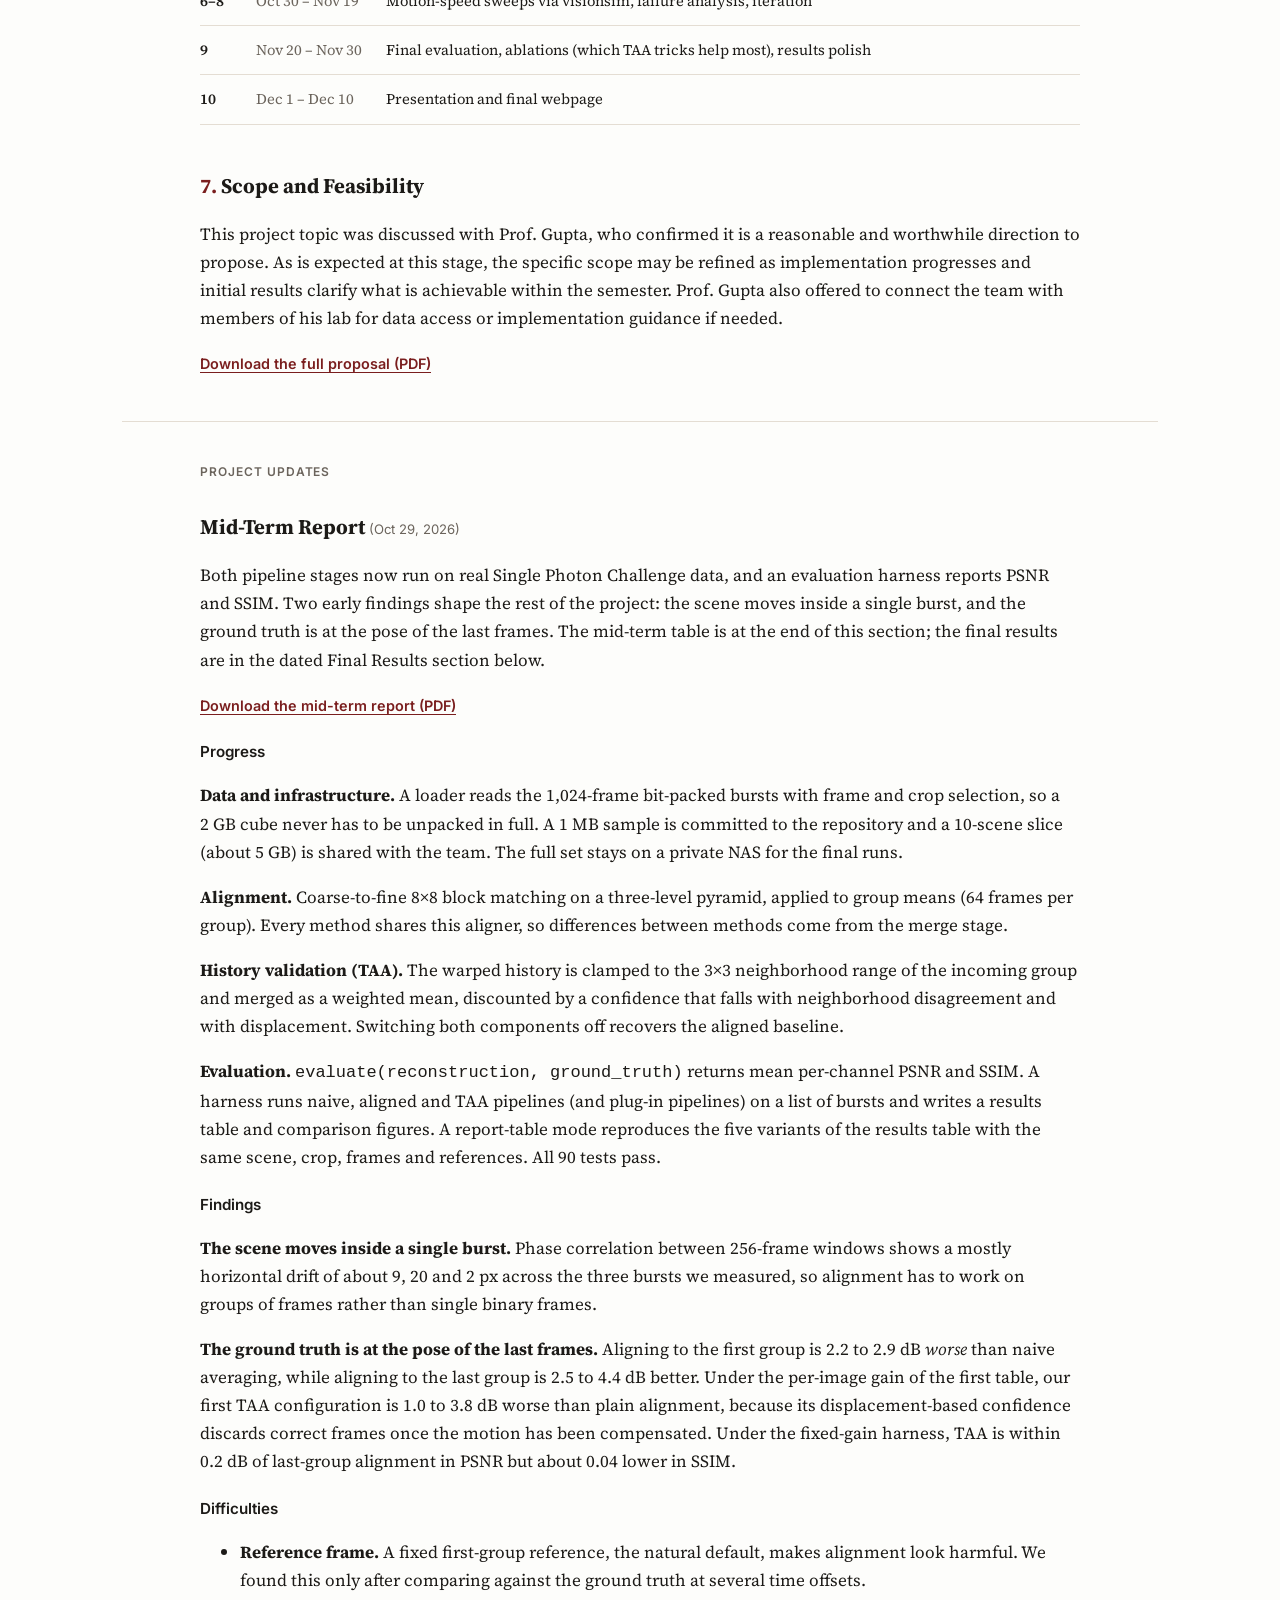
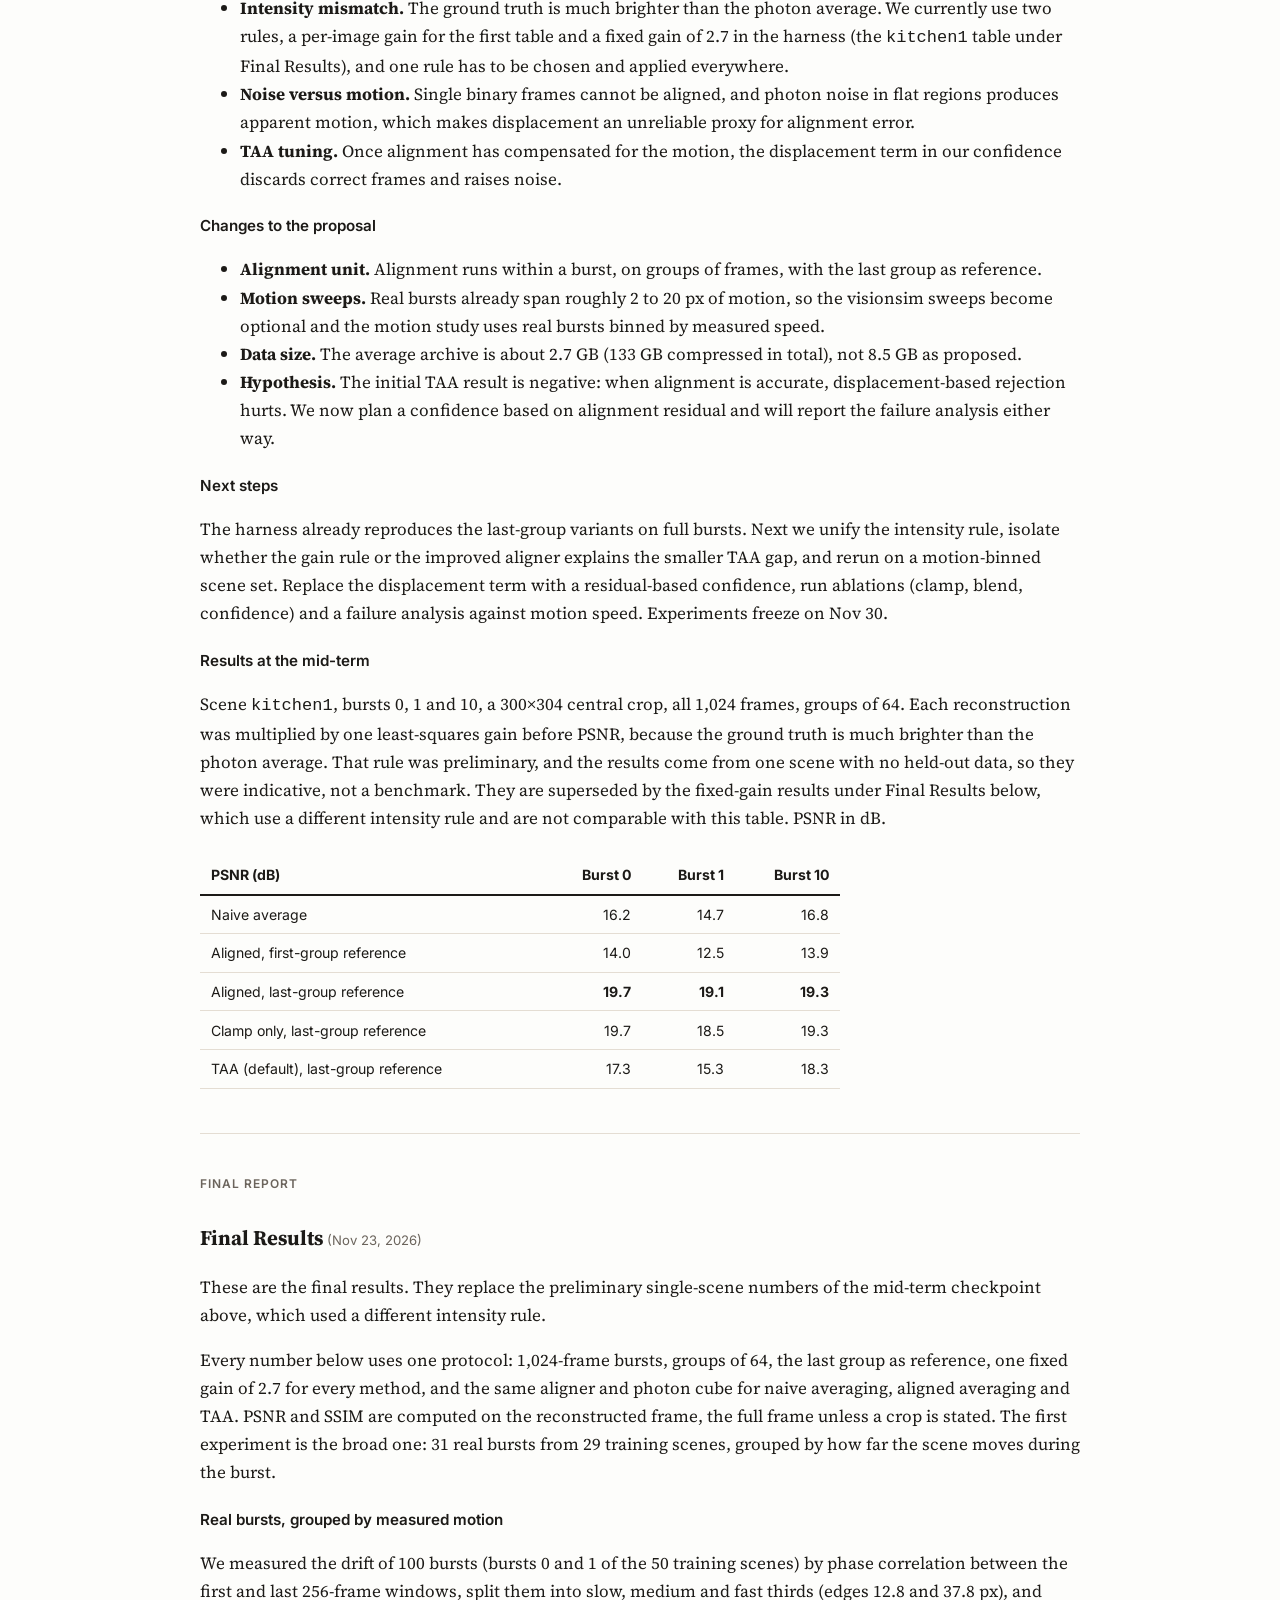
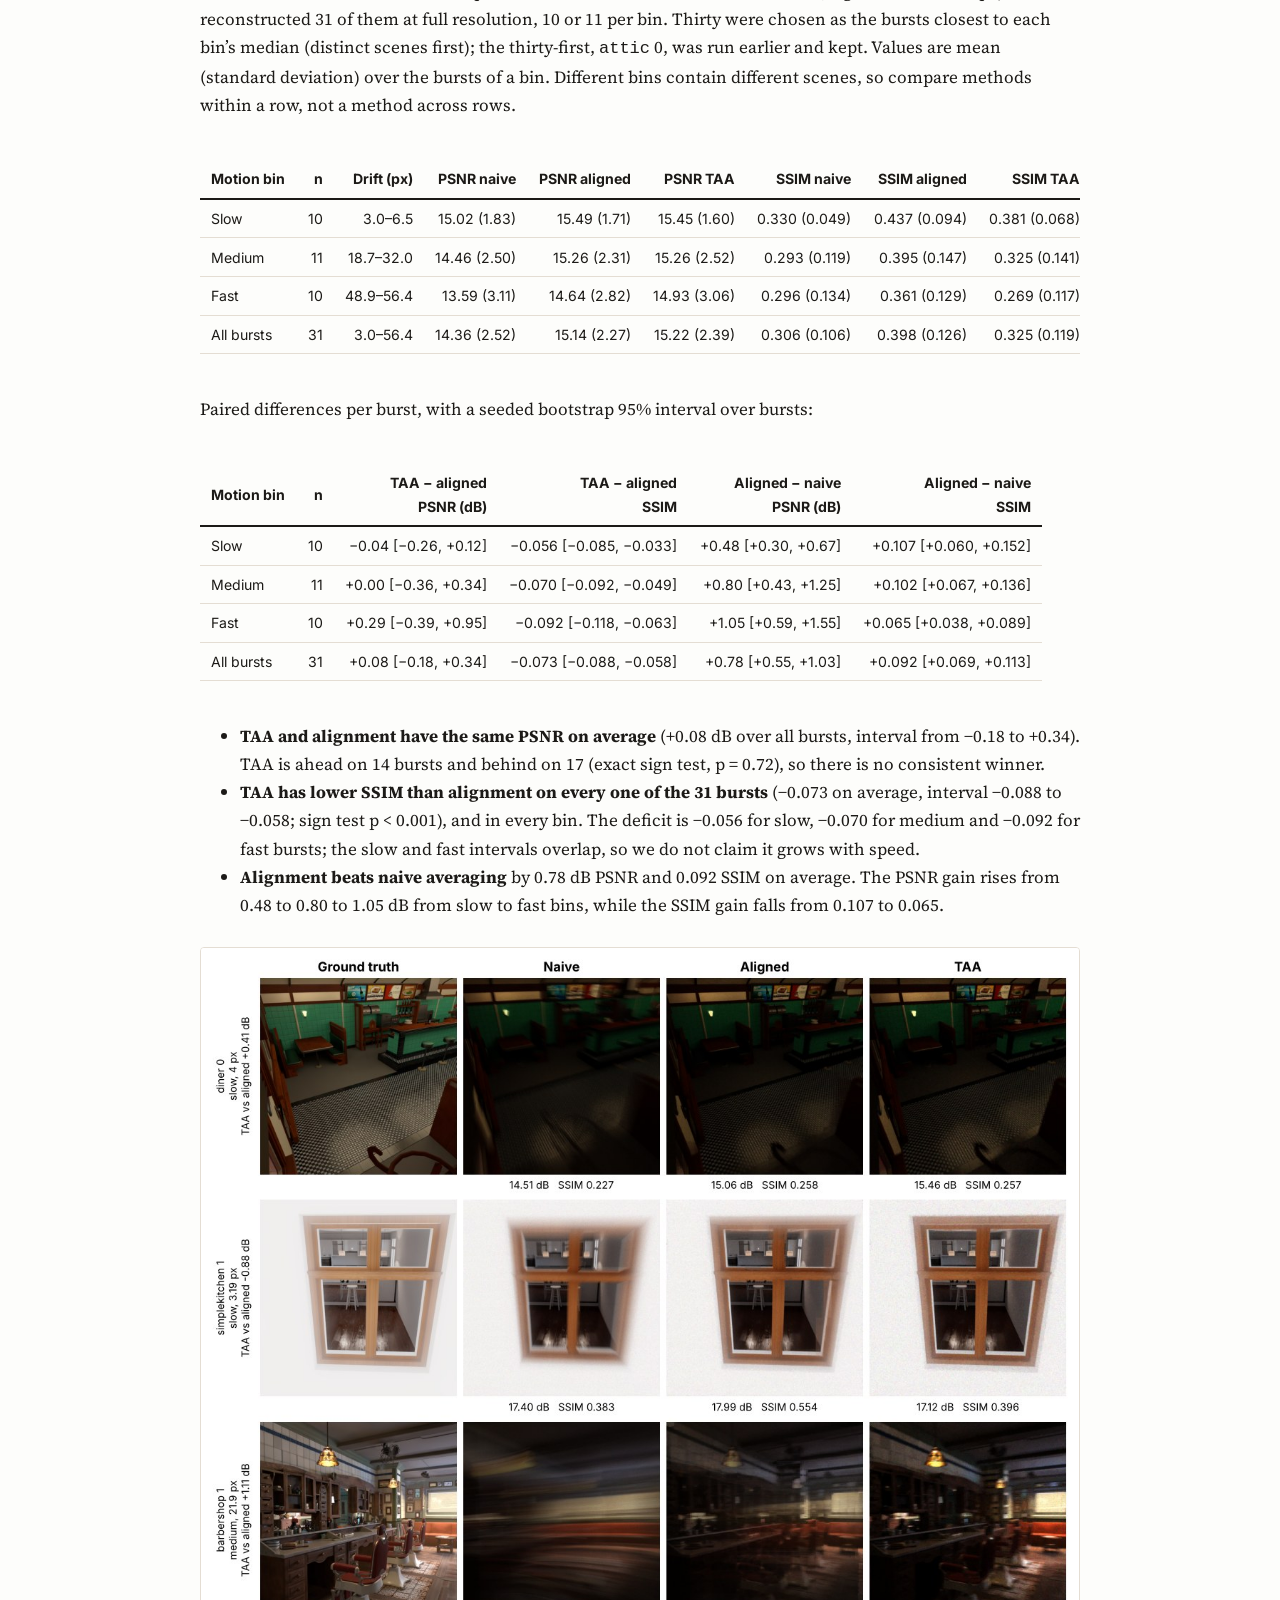
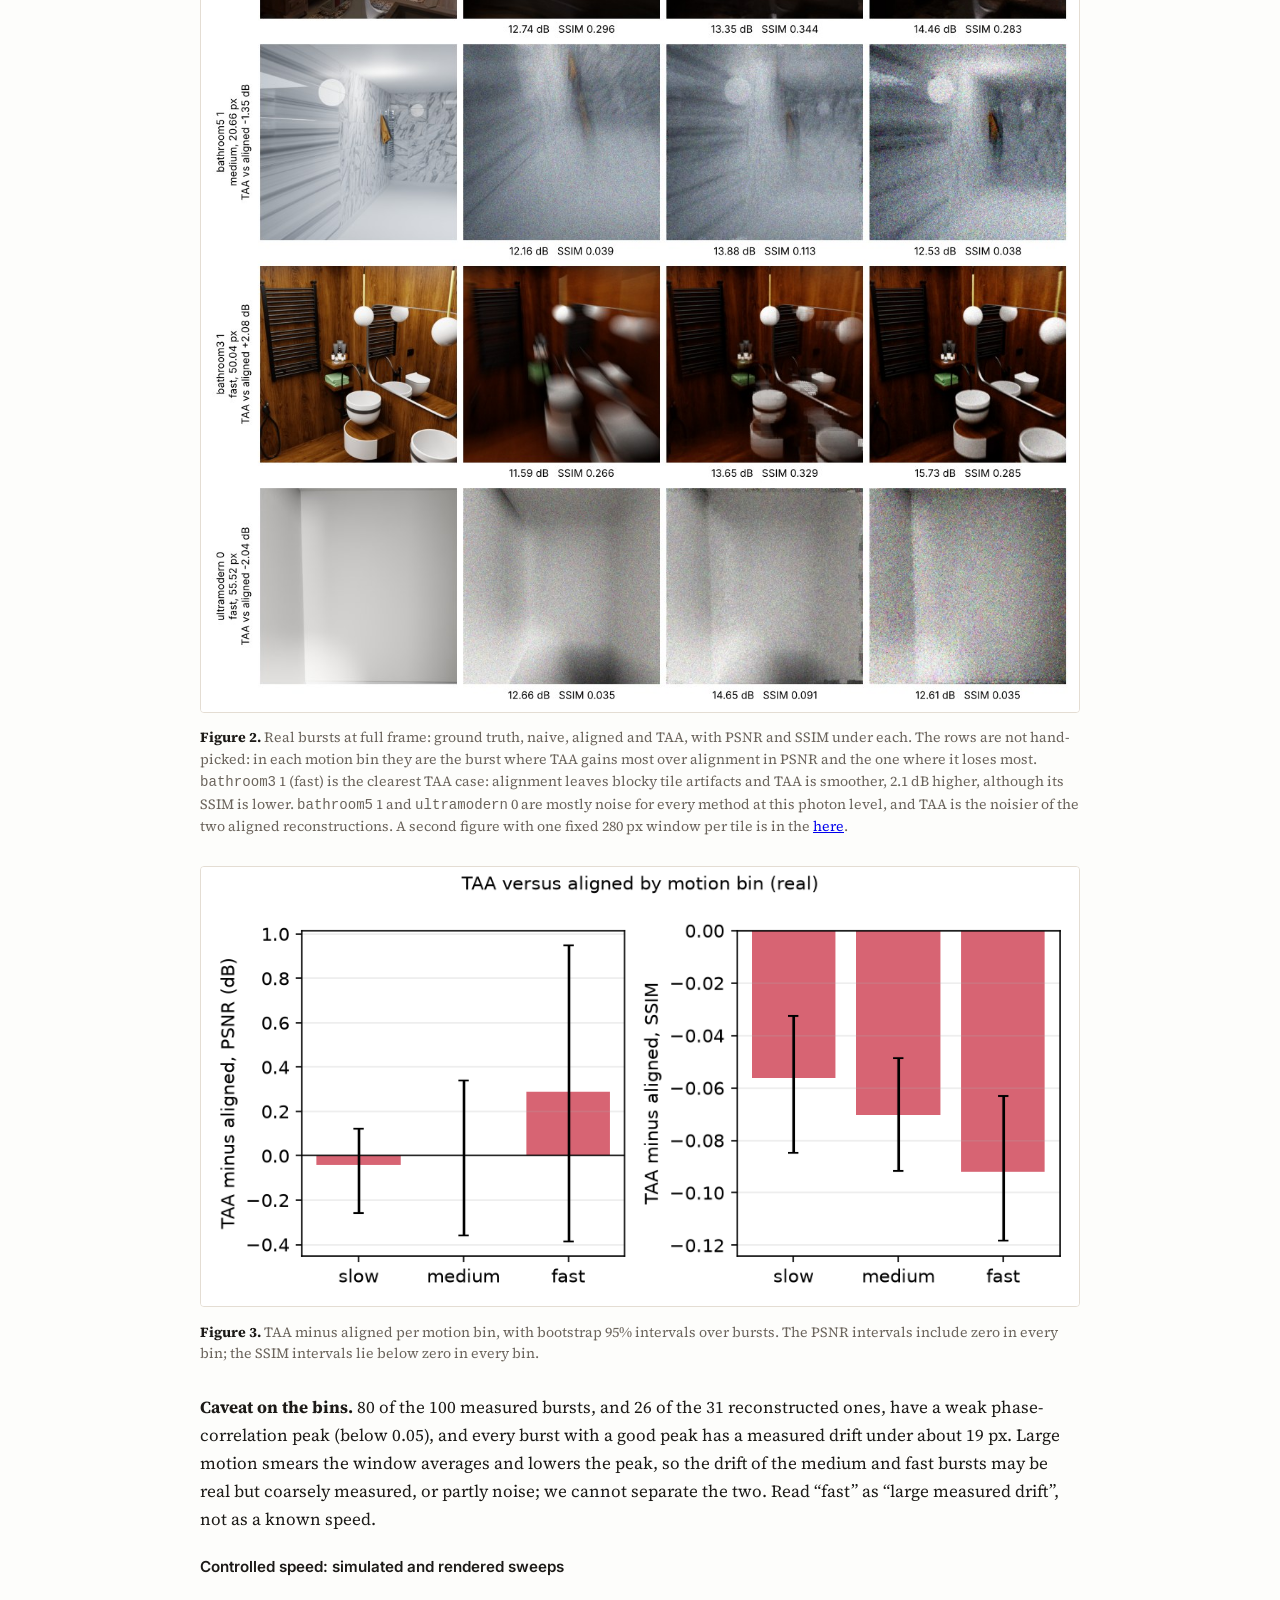
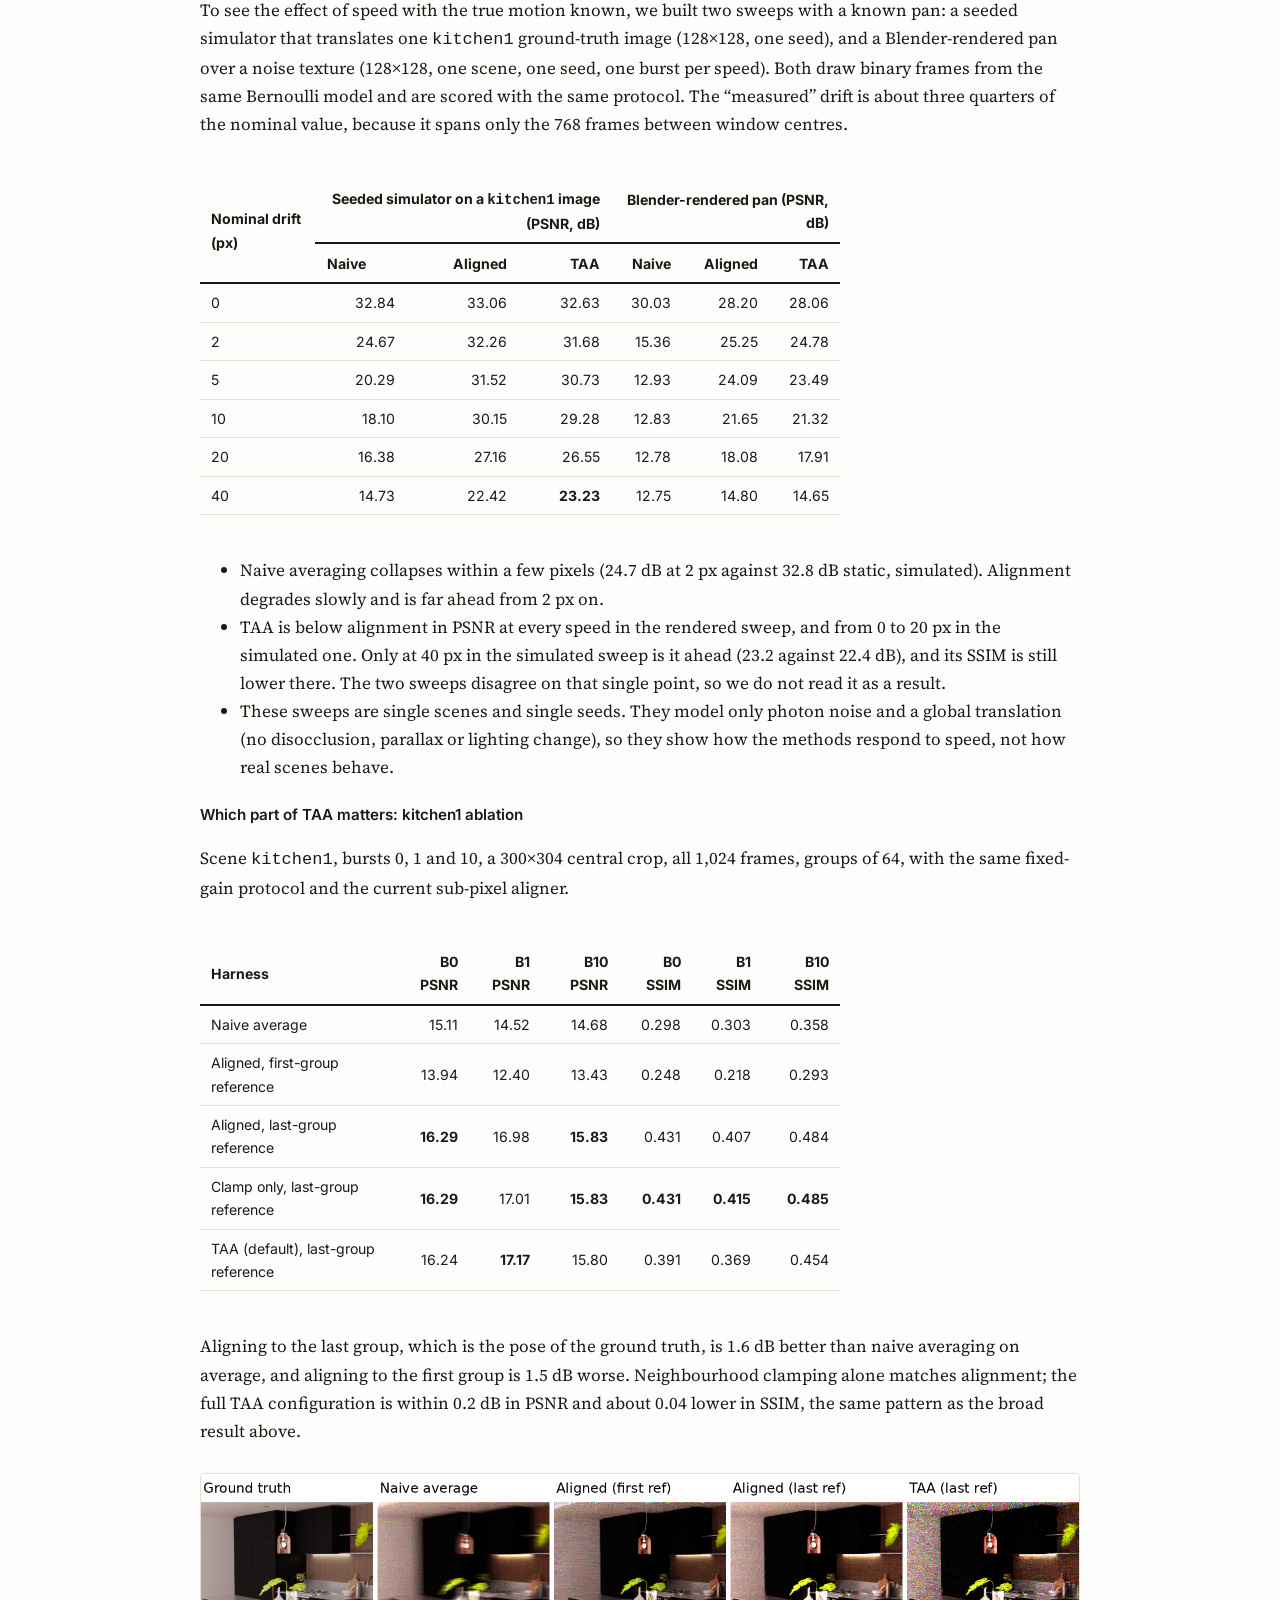
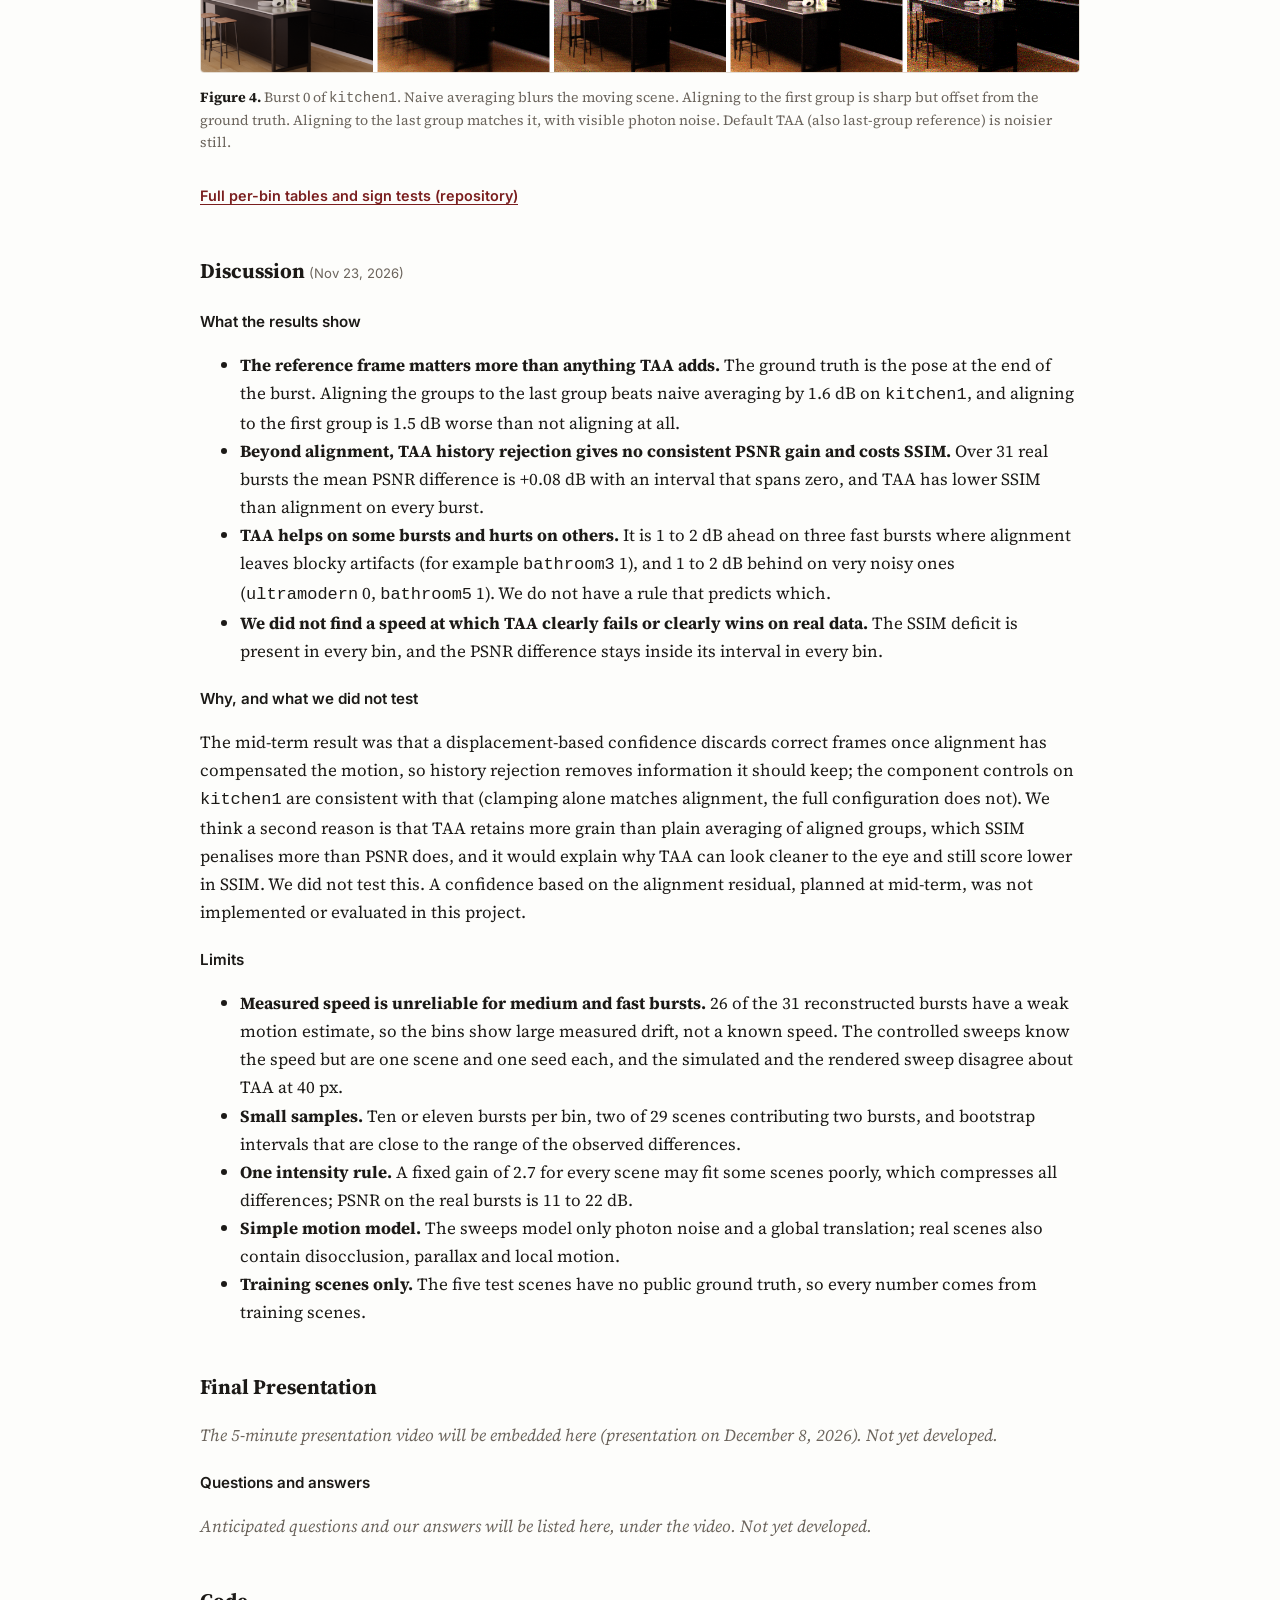
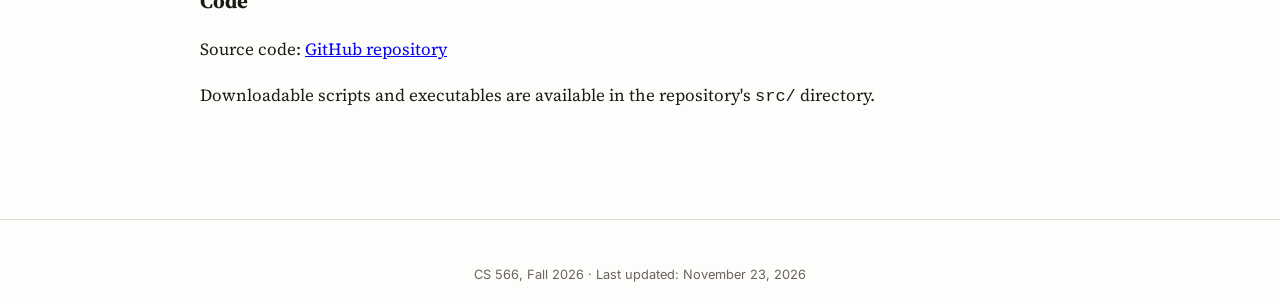
==== commit 535f4996: "Site: date the final sections and keep the mid-term table in the mid-term section" ====
--- a/index.html
+++ b/index.html
@@ -23,7 +23,8 @@
 <li><a href="#timeline"><i></i><b>Timeline</b></a></li>
 <li class="rail-group">Updates</li>
 <li><a href="#midterm"><i></i><b>Mid-term</b> <span>Oct 29</span></a></li>
-<li><a href="#results"><i></i><b>Results</b></a></li>
+<li class="rail-group">Final <span>Nov 23</span></li>
+<li><a href="#results"><i></i><b>Final results</b></a></li>
 <li><a href="#discussion"><i></i><b>Discussion</b></a></li>
 <li><a href="#presentation"><i></i><b>Presentation</b></a></li>
 <li><a href="#code"><i></i><b>Code</b></a></li>
@@ -37,7 +38,7 @@
       <p class="authors">Adrian Gottwein &middot; Limo Kemei &middot; Jack Chen &middot; Ethan Shao</p>
       <p class="author-emails">NetIDs: gottwein &middot; kkemei &middot; zchen843 &middot; zshao46</p>
       <p class="affiliation">University of Wisconsin&ndash;Madison</p>
-      <p class="course-line">CS 566: Introduction to Computer Vision, Course Project<br>Proposal submitted September 29, 2026 &middot; Mid-term report submitted October 29, 2026</p>
+      <p class="course-line">CS 566: Introduction to Computer Vision, Course Project<br>Proposal submitted September 29, 2026 &middot; Mid-term report submitted October 29, 2026 &middot; Final results added November 23, 2026</p>
 
       <div class="abstract">
         <h2 class="abstract-label">Abstract</h2>
@@ -195,7 +196,7 @@
 
         <section id="midterm">
 <h2>Mid-Term Report <span class="date">(Oct 29, 2026)</span></h2>
-<p>Both pipeline stages now run on real Single Photon Challenge data, and an evaluation harness reports PSNR and SSIM. Two early findings shape the rest of the project: the scene moves inside a single burst, and the ground truth is at the pose of the last frames. The numbers are in the Results section below.</p>
+<p>Both pipeline stages now run on real Single Photon Challenge data, and an evaluation harness reports PSNR and SSIM. Two early findings shape the rest of the project: the scene moves inside a single burst, and the ground truth is at the pose of the last frames. The mid-term table is at the end of this section; the final results are in the dated Final Results section below.</p>
 <p class="pdf-link"><a href="midterm-report.pdf">Download the mid-term report (PDF)</a></p>
 
 <h3>Progress</h3>
@@ -211,7 +212,7 @@
 <h3>Difficulties</h3>
 <ul>
 <li><strong>Reference frame.</strong> A fixed first-group reference, the natural default, makes alignment look harmful. We found this only after comparing against the ground truth at several time offsets.</li>
-<li><strong>Intensity mismatch.</strong> The ground truth is much brighter than the photon average. We currently use two rules, a per-image gain for the first table and a fixed gain of 2.7 in the harness (second table), and one rule has to be chosen and applied everywhere.</li>
+<li><strong>Intensity mismatch.</strong> The ground truth is much brighter than the photon average. We currently use two rules, a per-image gain for the first table and a fixed gain of 2.7 in the harness (the <code>kitchen1</code> table under Final Results), and one rule has to be chosen and applied everywhere.</li>
 <li><strong>Noise versus motion.</strong> Single binary frames cannot be aligned, and photon noise in flat regions produces apparent motion, which makes displacement an unreliable proxy for alignment error.</li>
 <li><strong>TAA tuning.</strong> Once alignment has compensated for the motion, the displacement term in our confidence discards correct frames and raises noise.</li>
 </ul>
@@ -226,9 +227,29 @@
 
 <h3>Next steps</h3>
 <p>The harness already reproduces the last-group variants on full bursts. Next we unify the intensity rule, isolate whether the gain rule or the improved aligner explains the smaller TAA gap, and rerun on a motion-binned scene set. Replace the displacement term with a residual-based confidence, run ablations (clamp, blend, confidence) and a failure analysis against motion speed. Experiments freeze on Nov&nbsp;30.</p>
+
+<h3>Results at the mid-term</h3>
+<p>Scene <code>kitchen1</code>, bursts 0, 1 and 10, a 300&times;304 central crop, all 1,024 frames, groups of 64. Each reconstruction was multiplied by one least-squares gain before PSNR, because the ground truth is much brighter than the photon average. That rule was preliminary, and the results come from one scene with no held-out data, so they were indicative, not a benchmark. They are superseded by the fixed-gain results under Final Results below, which use a different intensity rule and are not comparable with this table. PSNR in dB.</p>
+<table class="results-table">
+<thead>
+<tr><th>PSNR (dB)</th><th>Burst 0</th><th>Burst 1</th><th>Burst 10</th></tr>
+</thead>
+<tbody>
+<tr><td>Naive average</td><td>16.2</td><td>14.7</td><td>16.8</td></tr>
+<tr><td>Aligned, first-group reference</td><td>14.0</td><td>12.5</td><td>13.9</td></tr>
+<tr><td>Aligned, last-group reference</td><td><strong>19.7</strong></td><td><strong>19.1</strong></td><td><strong>19.3</strong></td></tr>
+<tr><td>Clamp only, last-group reference</td><td>19.7</td><td>18.5</td><td>19.3</td></tr>
+<tr><td>TAA (default), last-group reference</td><td>17.3</td><td>15.3</td><td>18.3</td></tr>
+</tbody>
+</table>
 </section>
+<hr class="section-divider">
+
+<p class="updates-label">Final Report</p>
+
 <section id="results">
-<h2>Results</h2>
+<h2>Final Results <span class="date">(Nov 23, 2026)</span></h2>
+<p>These are the final results. They replace the preliminary single-scene numbers of the mid-term checkpoint above, which used a different intensity rule.</p>
 <p>Every number below uses one protocol: 1,024-frame bursts, groups of 64, the last group as reference, one fixed gain of 2.7 for every method, and the same aligner and photon cube for naive averaging, aligned averaging and TAA. PSNR and SSIM are computed on the reconstructed frame, the full frame unless a crop is stated. The first experiment is the broad one: 31 real bursts from 29 training scenes, grouped by how far the scene moves during the burst.</p>
 
 <h3>Real bursts, grouped by measured motion</h3>
@@ -320,26 +341,10 @@
 <img src="assets/result-compare.png" alt="Five panels for burst 0 of kitchen1: ground truth, naive average, aligned to first group, aligned to last group, and TAA with last-group reference" style="width:100%;border:1px solid var(--border);border-radius:4px;display:block">
 <figcaption><strong>Figure 4.</strong> Burst 0 of <code>kitchen1</code>. Naive averaging blurs the moving scene. Aligning to the first group is sharp but offset from the ground truth. Aligning to the last group matches it, with visible photon noise. Default TAA (also last-group reference) is noisier still.</figcaption>
 </figure>
-<details>
-<summary>Mid-term table (per-image gain, superseded)</summary>
-<p>The mid-term report used one least-squares gain per image before PSNR. That rule is not comparable with the fixed gain of 2.7 used everywhere above, and is kept only for reference. Same scene and crop; PSNR in dB.</p>
-<table class="results-table">
-<thead>
-<tr><th>PSNR (dB)</th><th>Burst 0</th><th>Burst 1</th><th>Burst 10</th></tr>
-</thead>
-<tbody>
-<tr><td>Naive average</td><td>16.2</td><td>14.7</td><td>16.8</td></tr>
-<tr><td>Aligned, first-group reference</td><td>14.0</td><td>12.5</td><td>13.9</td></tr>
-<tr><td>Aligned, last-group reference</td><td><strong>19.7</strong></td><td><strong>19.1</strong></td><td><strong>19.3</strong></td></tr>
-<tr><td>Clamp only, last-group reference</td><td>19.7</td><td>18.5</td><td>19.3</td></tr>
-<tr><td>TAA (default), last-group reference</td><td>17.3</td><td>15.3</td><td>18.3</td></tr>
-</tbody>
-</table>
-</details>
 <p class="pdf-link"><a href="https://github.com/1immy/cs566-project/blob/main/docs/findings/final-results.md">Full per-bin tables and sign tests (repository)</a></p>
 </section>
 <section id="discussion">
-          <h2>Discussion</h2>
+          <h2>Discussion <span class="date">(Nov 23, 2026)</span></h2>
           <h3>What the results show</h3>
           <ul>
           <li><strong>The reference frame matters more than anything TAA adds.</strong> The ground truth is the pose at the end of the burst. Aligning the groups to the last group beats naive averaging by 1.6&nbsp;dB on <code>kitchen1</code>, and aligning to the first group is 1.5&nbsp;dB worse than not aligning at all.</li>
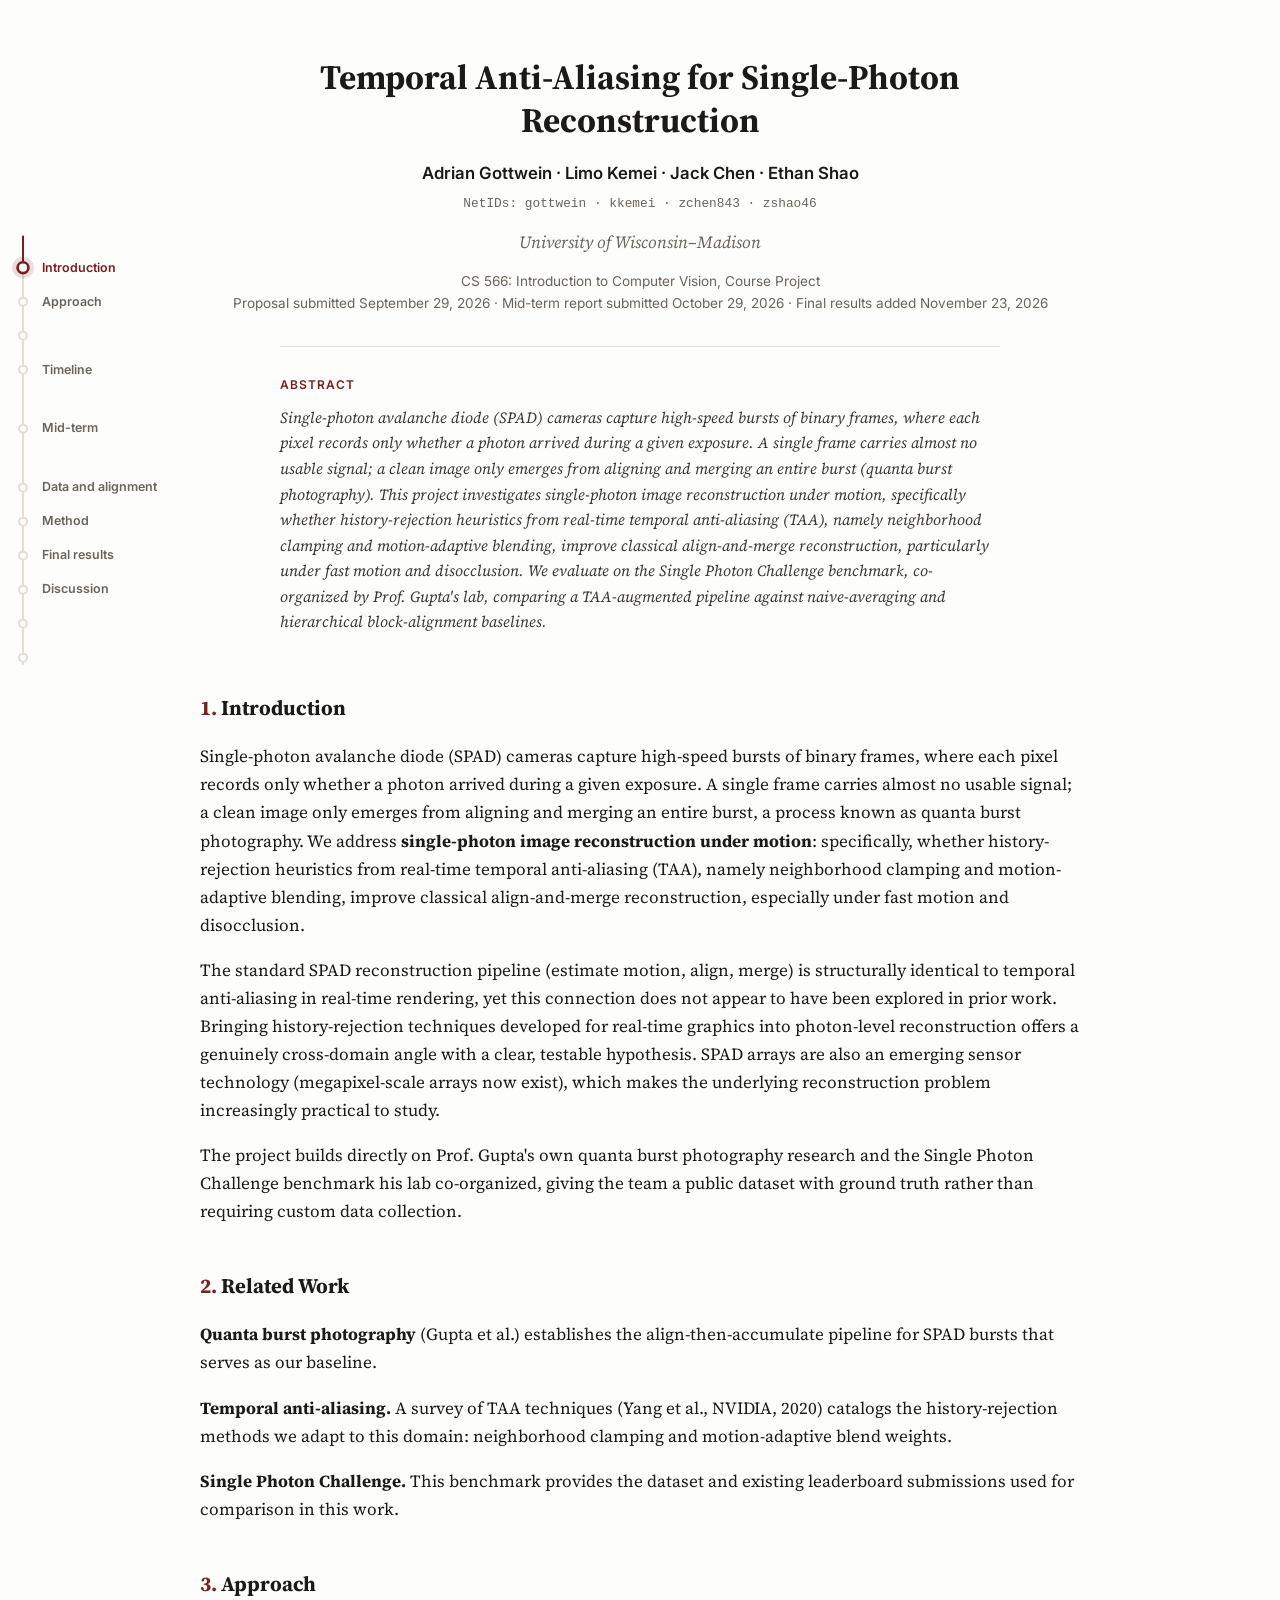
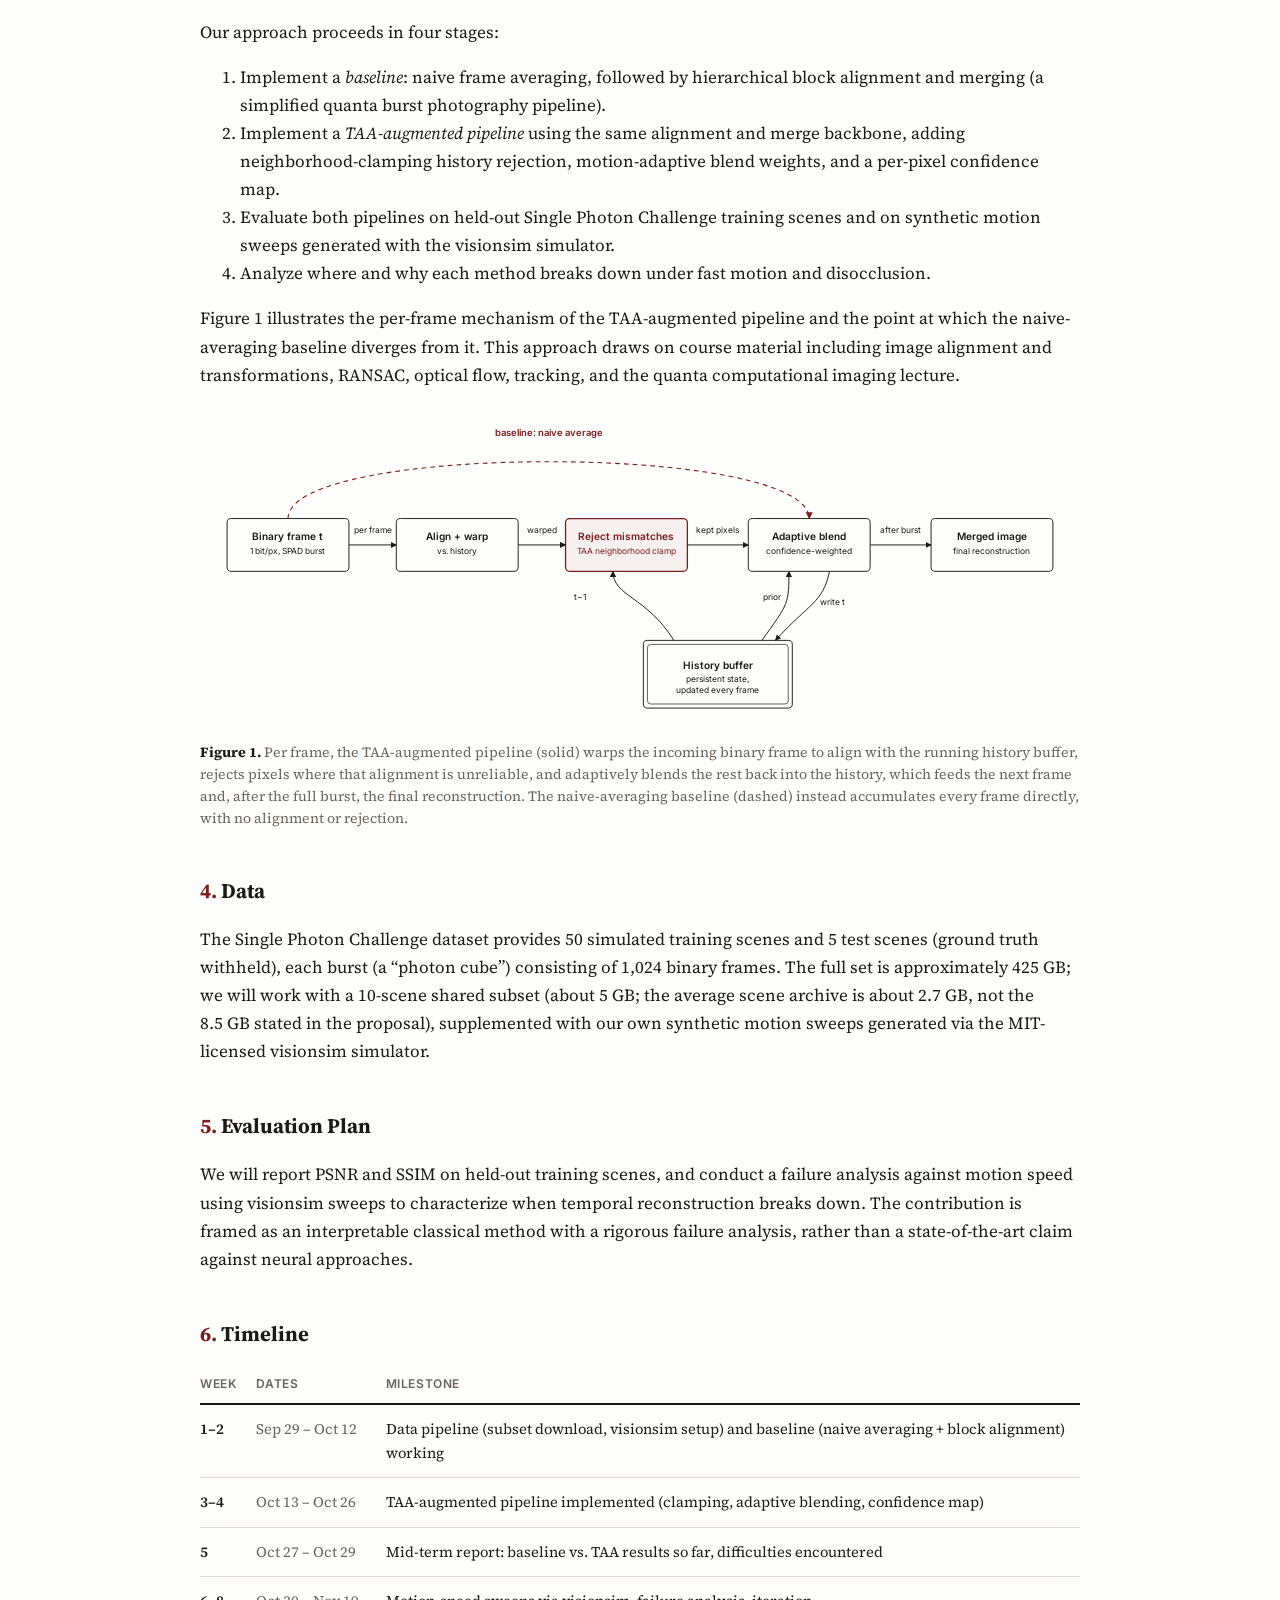
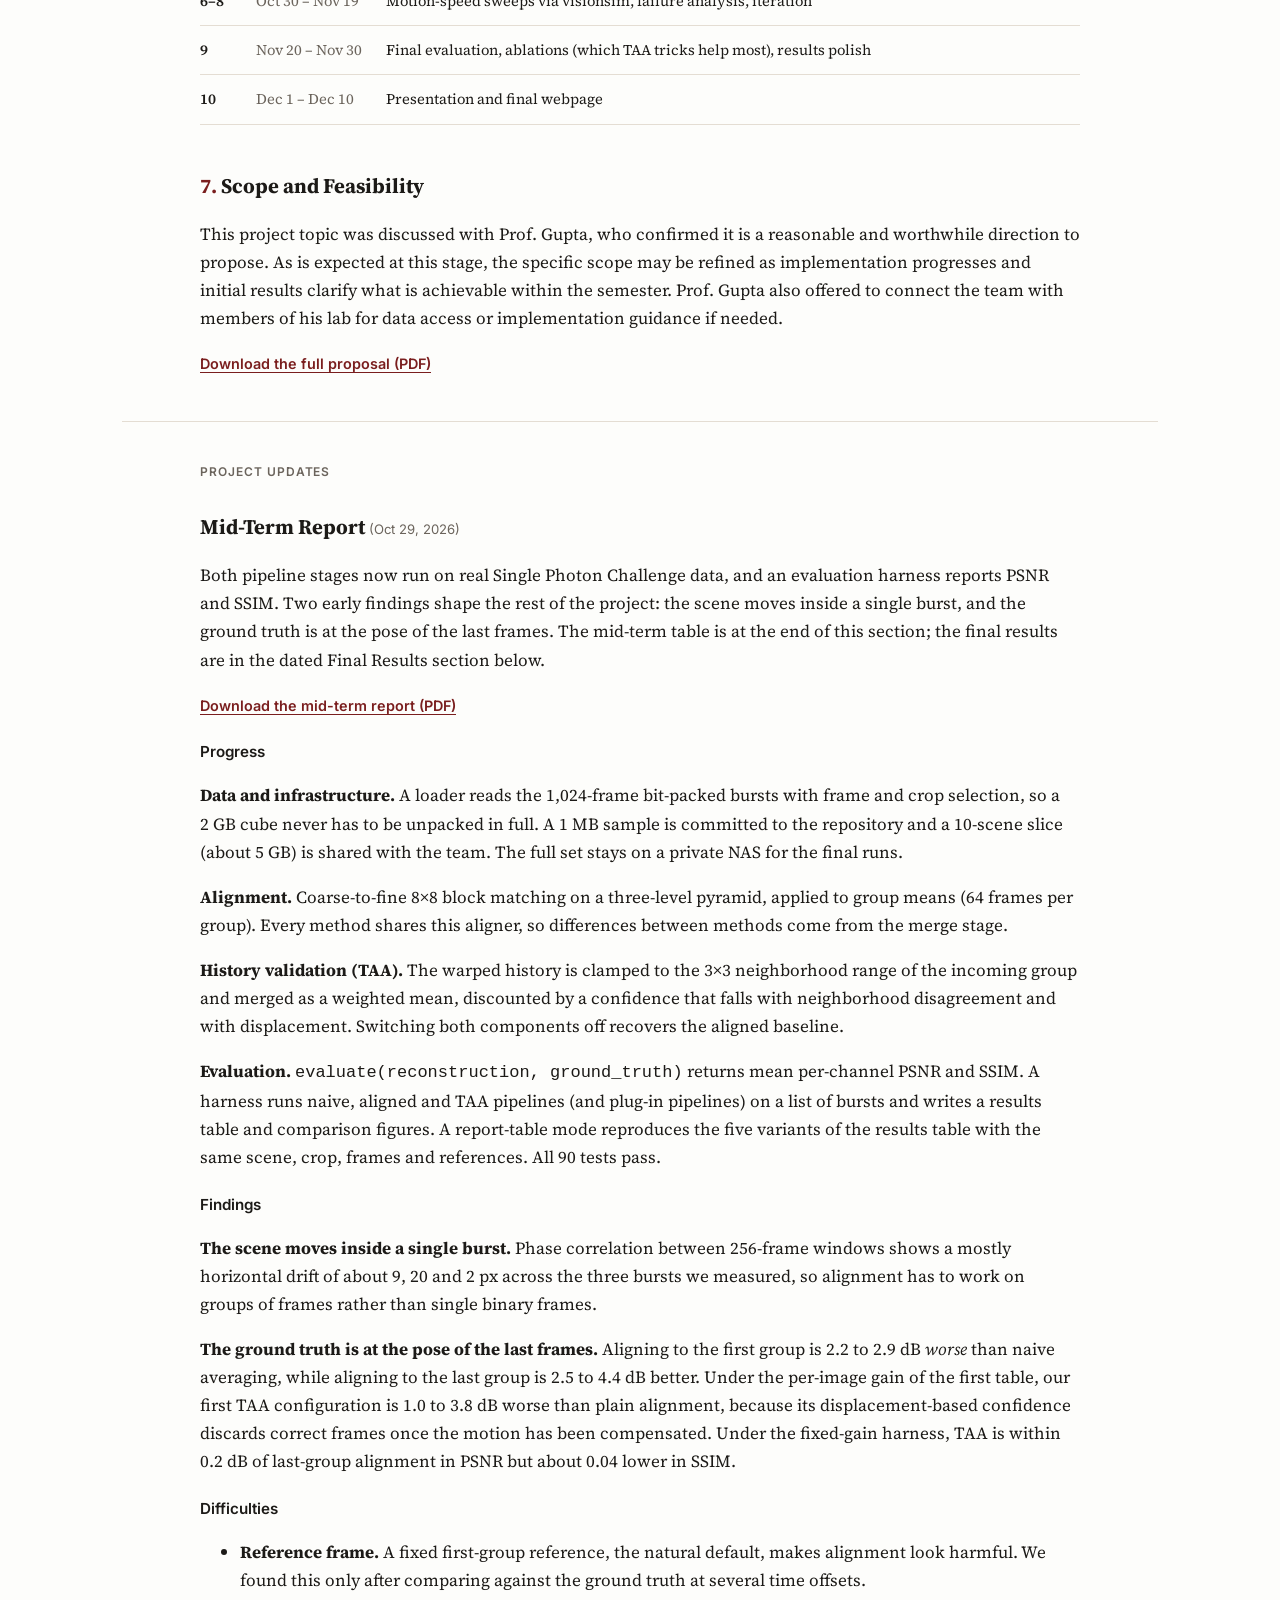
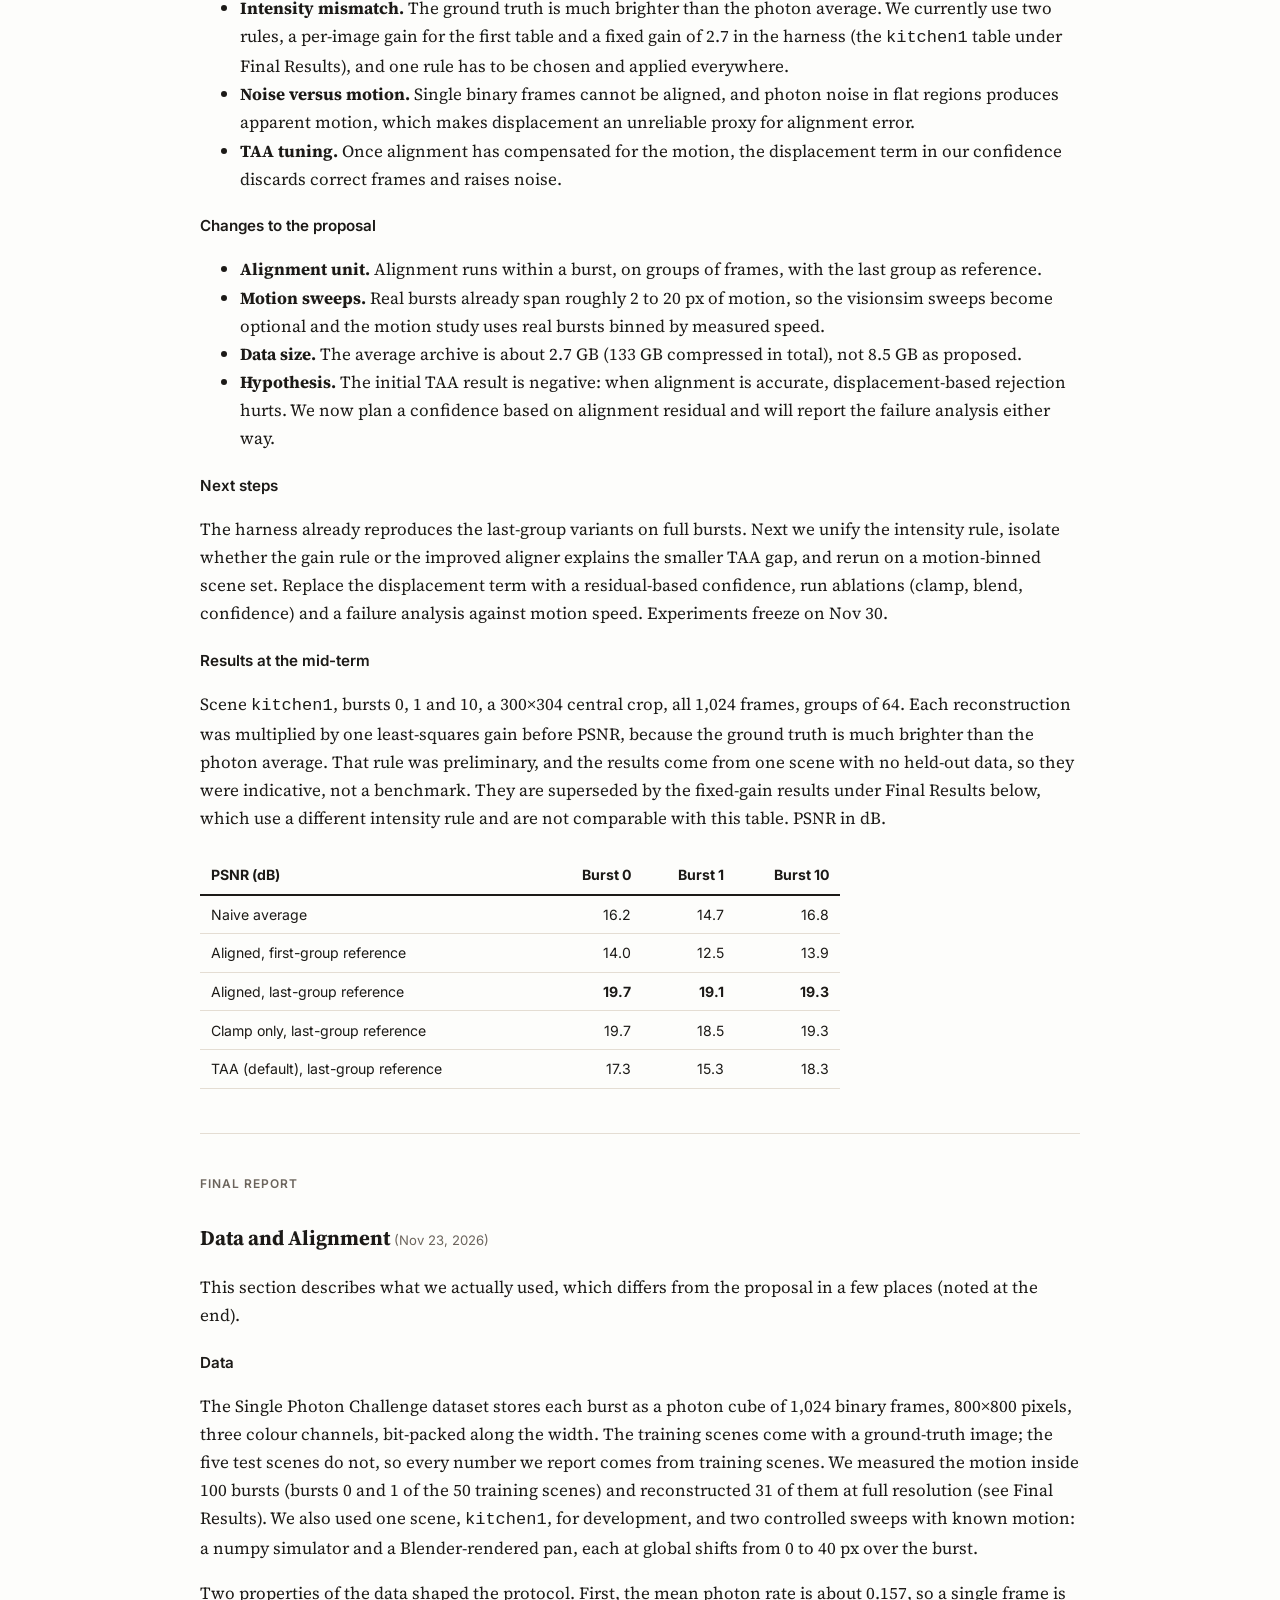
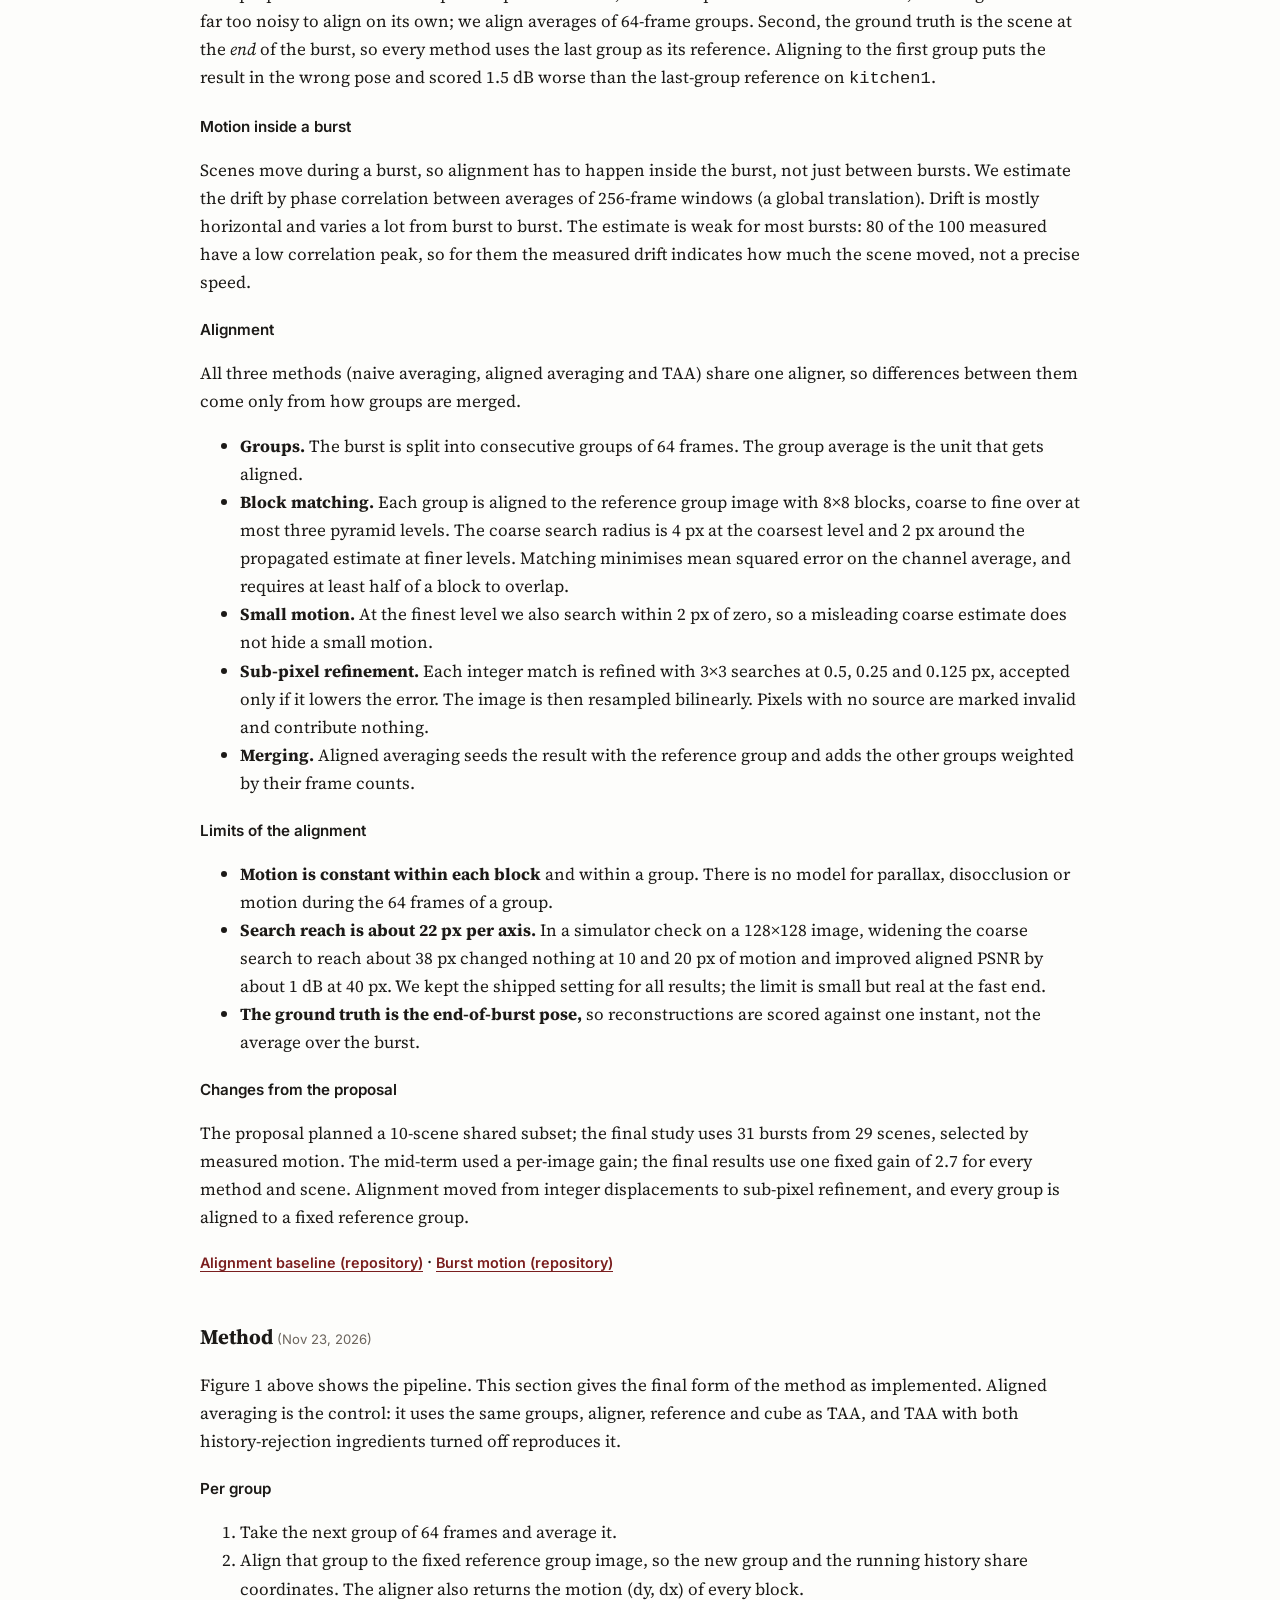
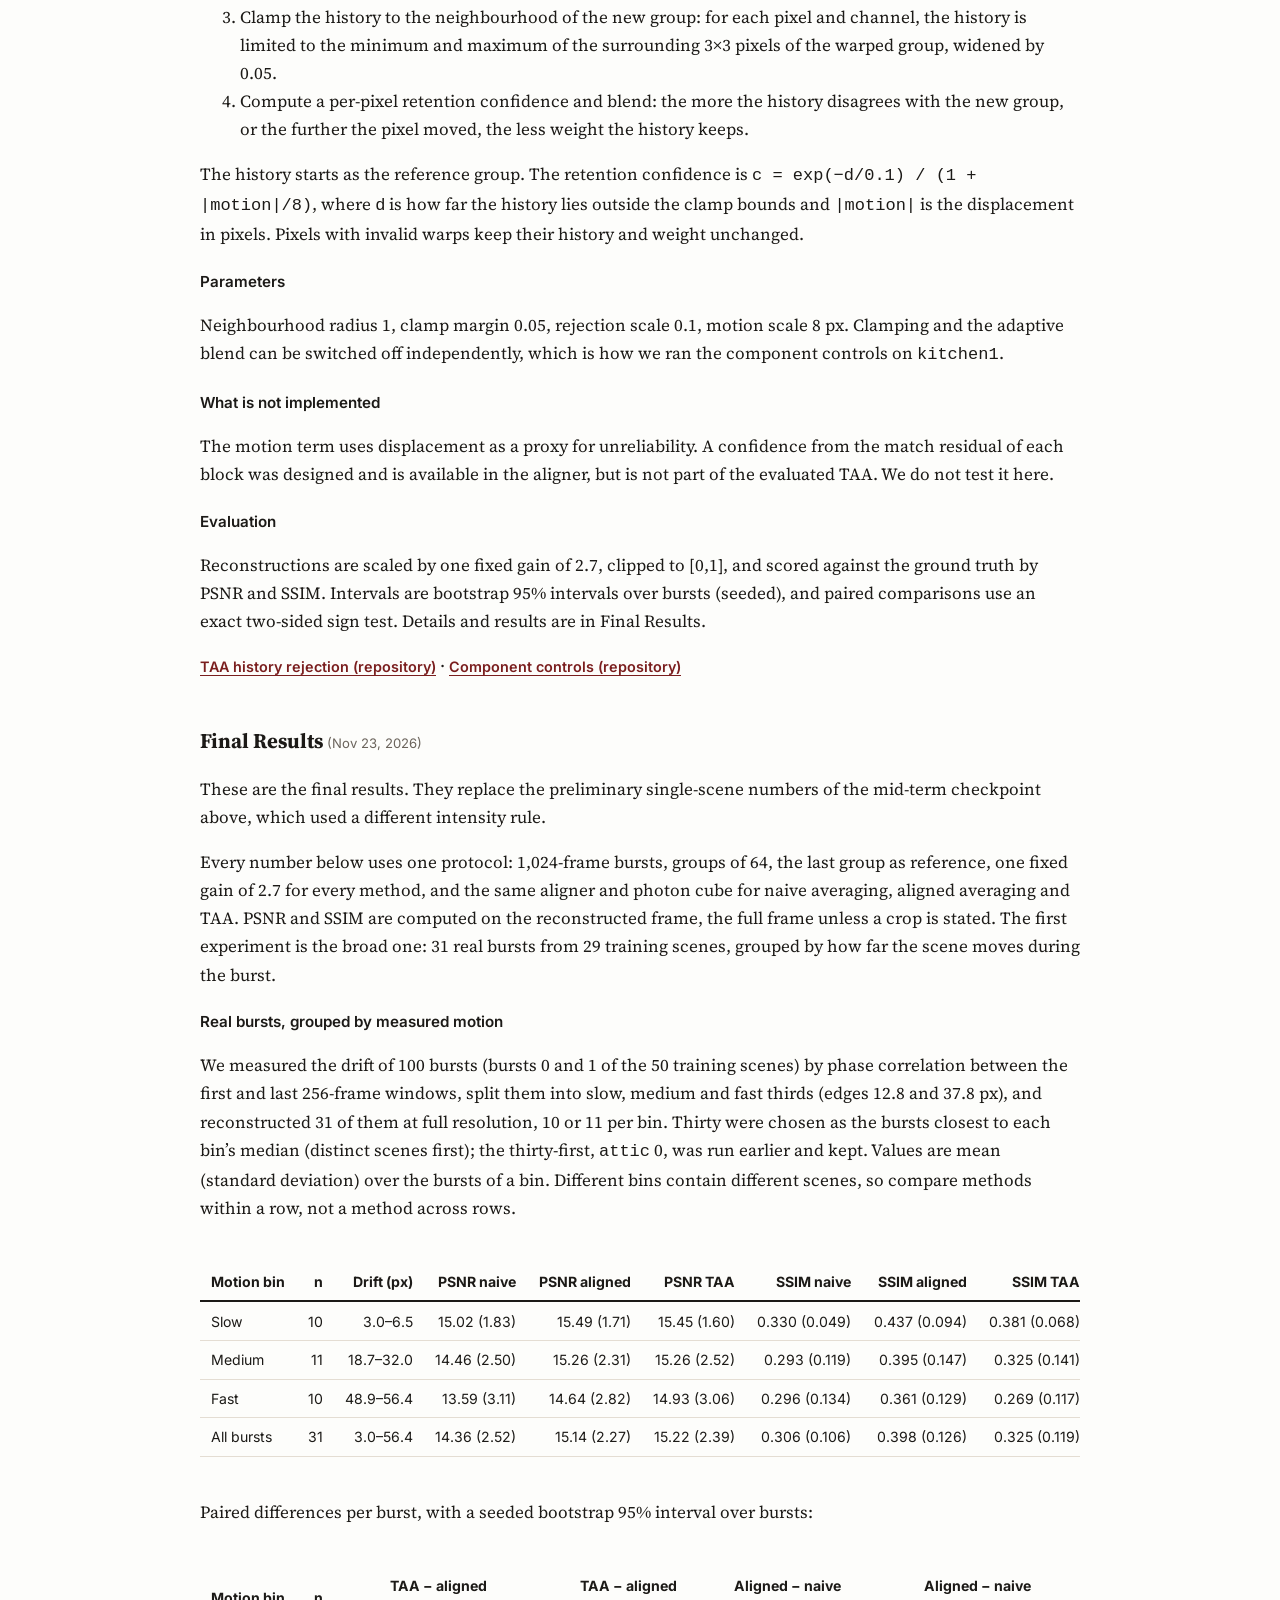
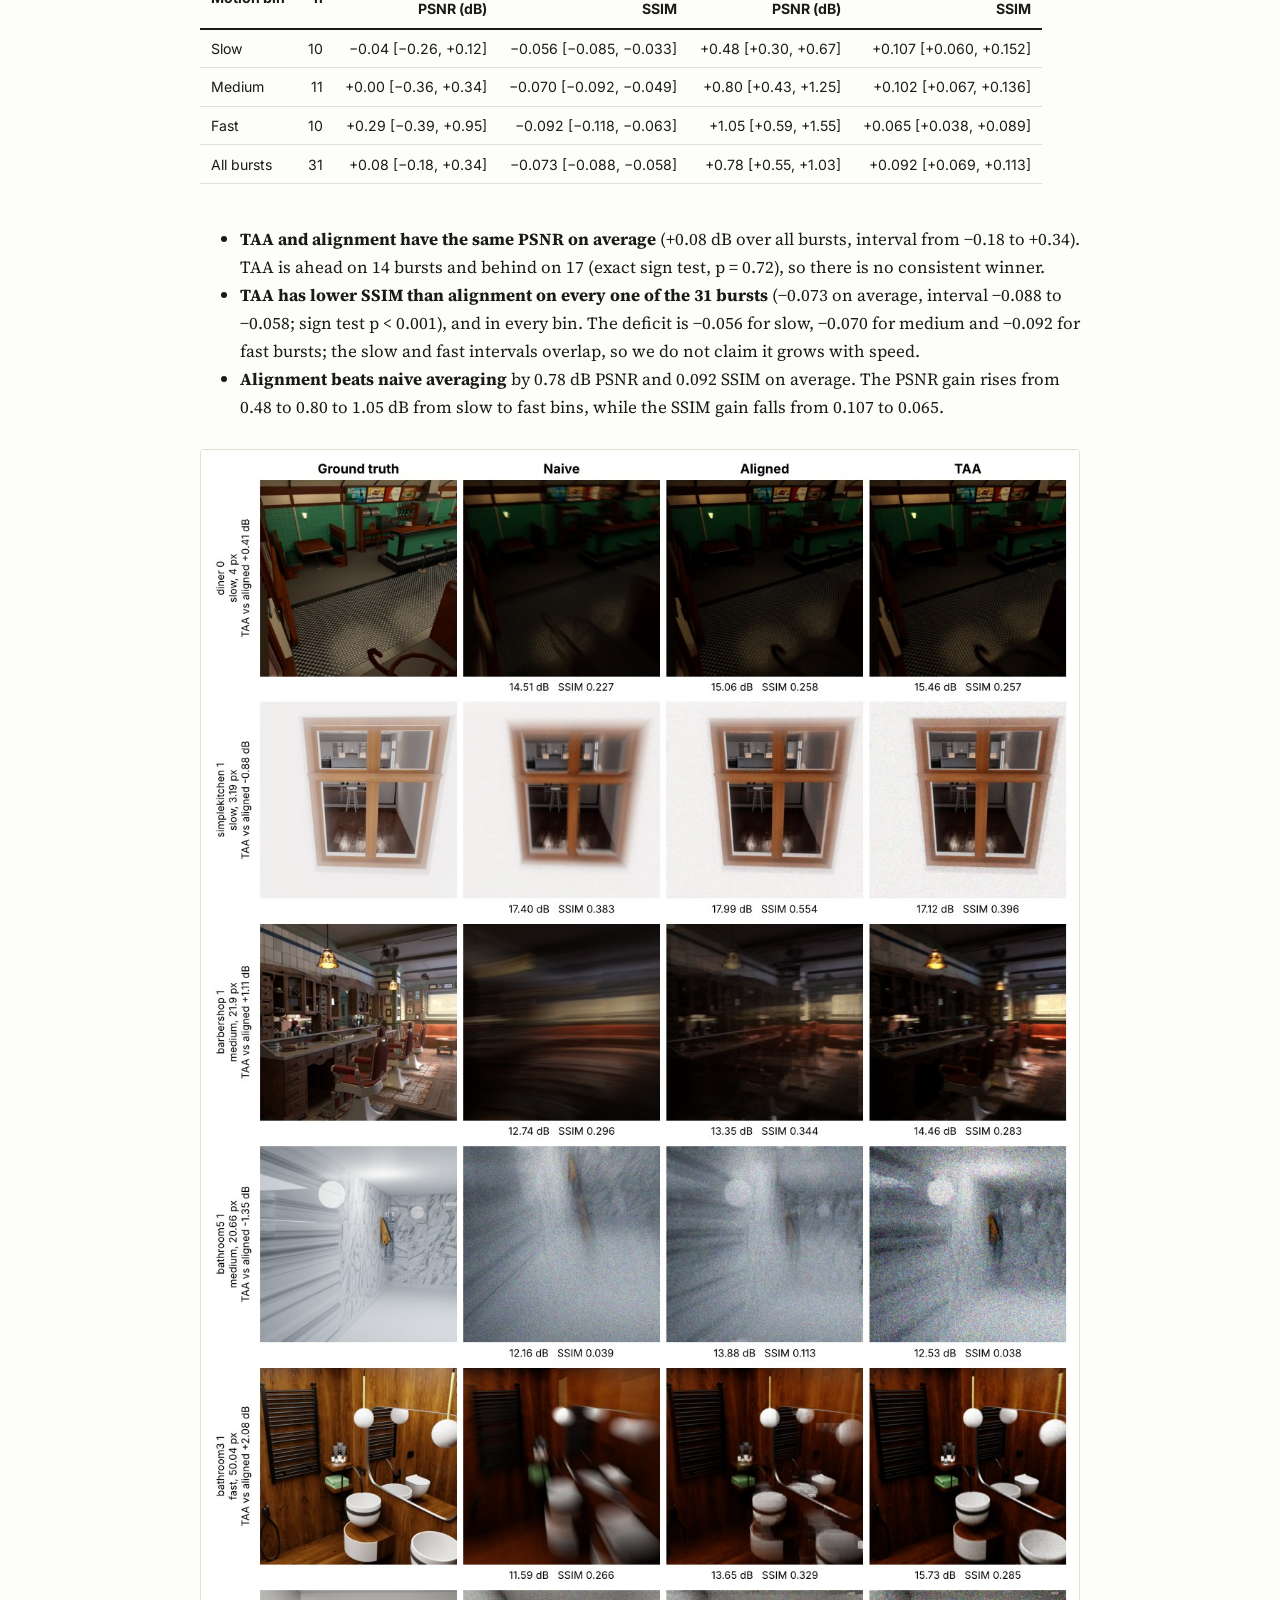
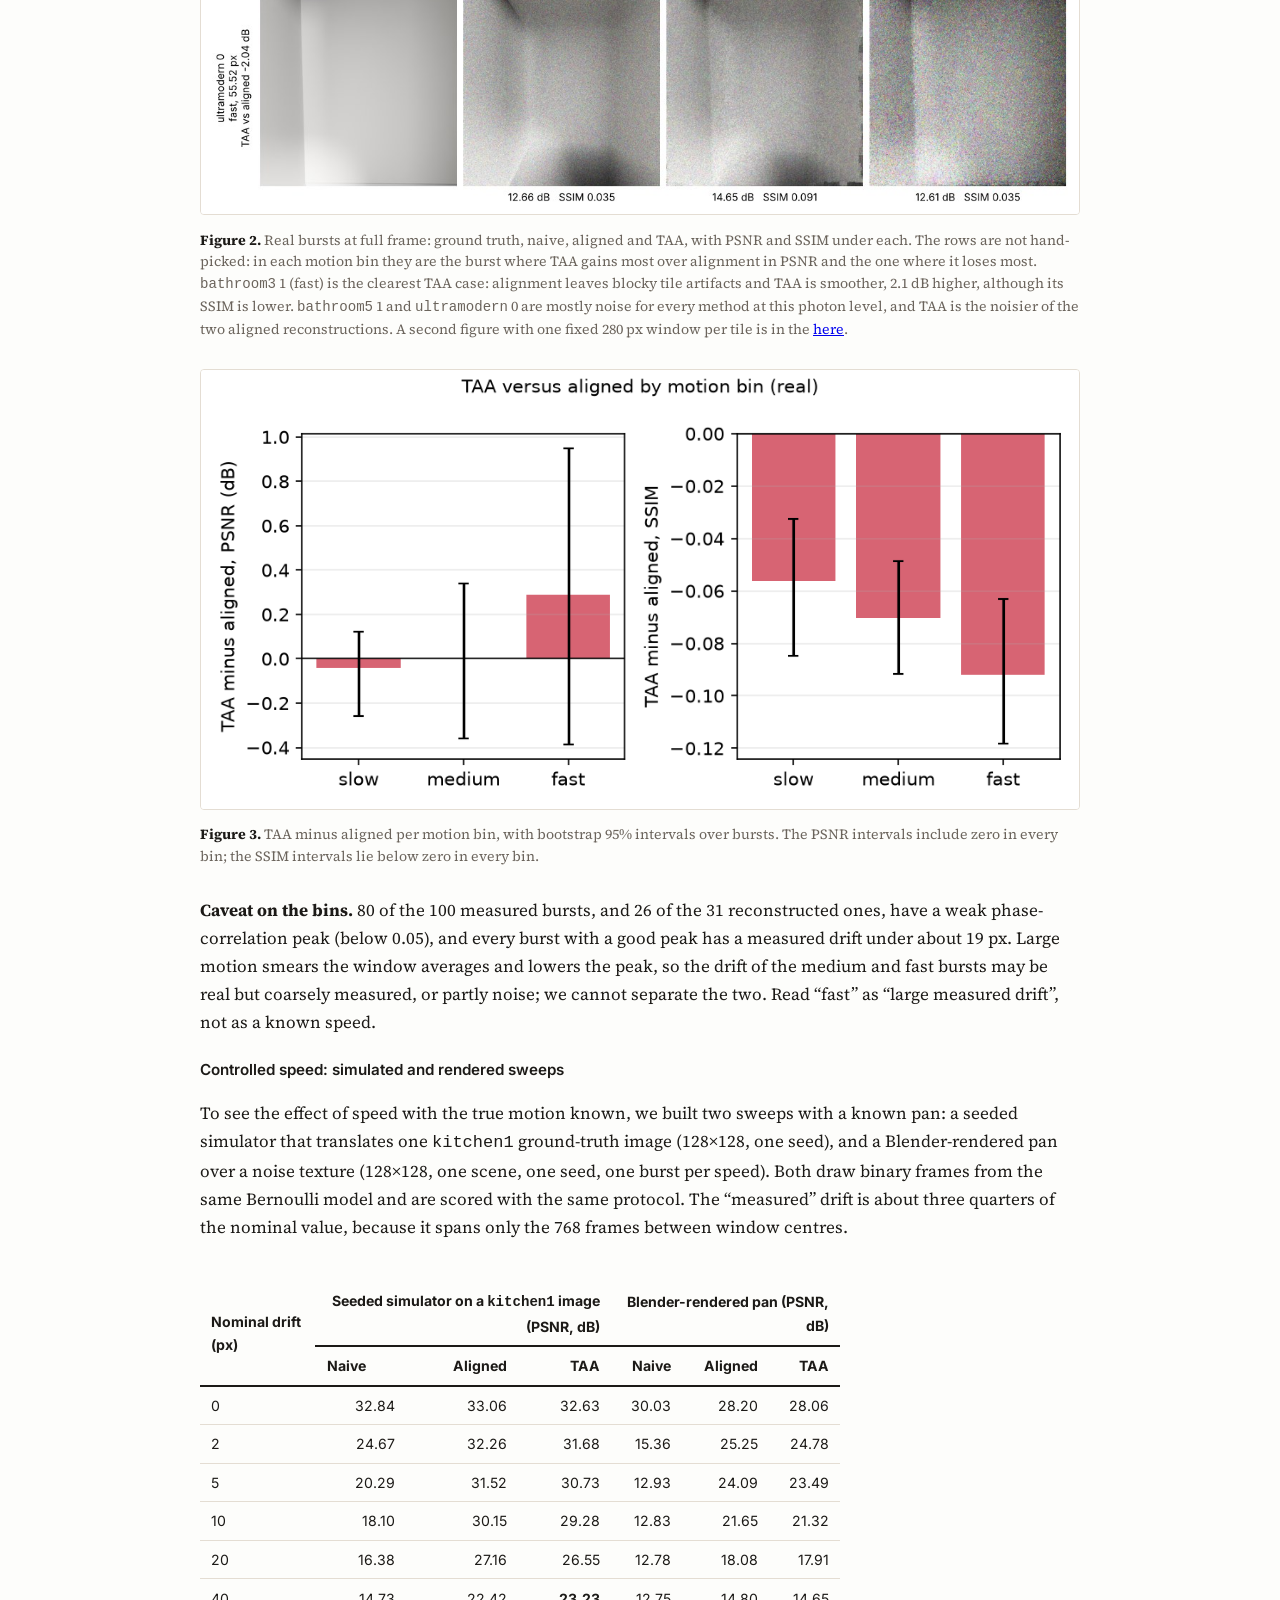
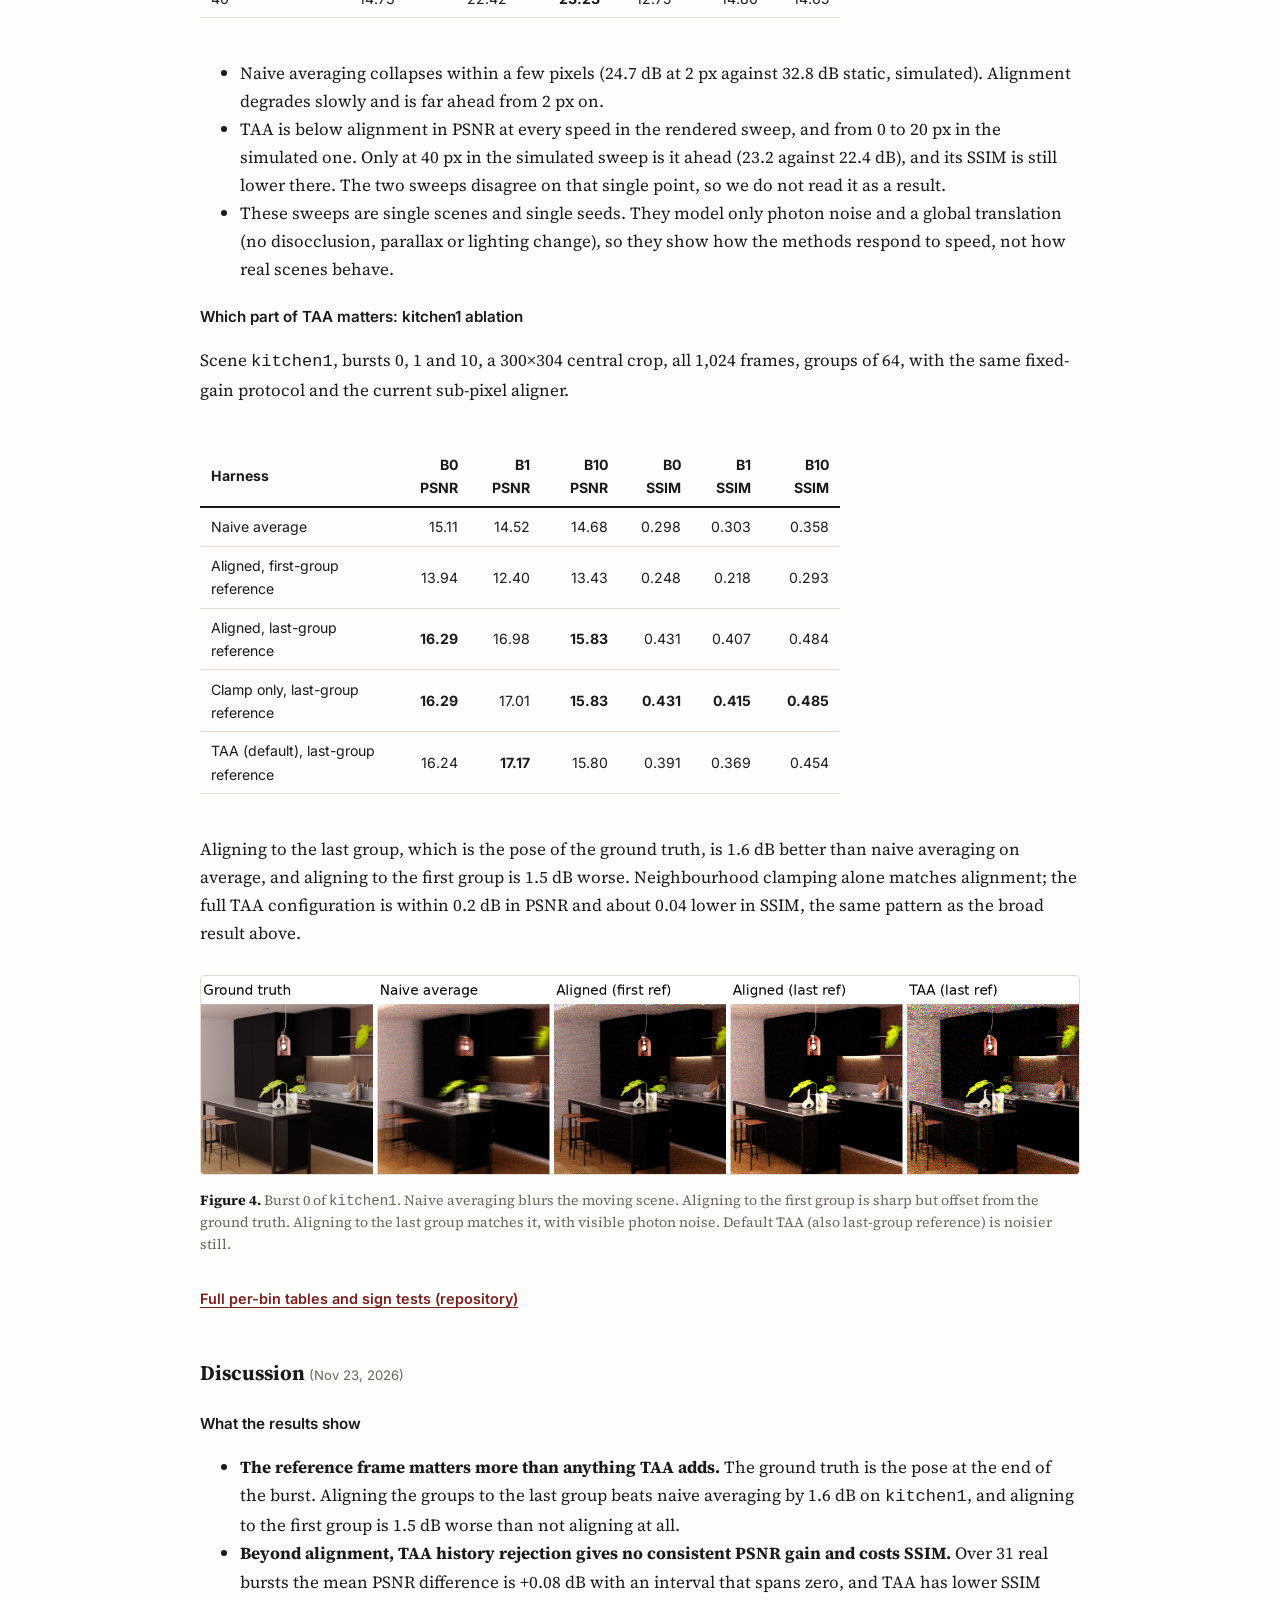
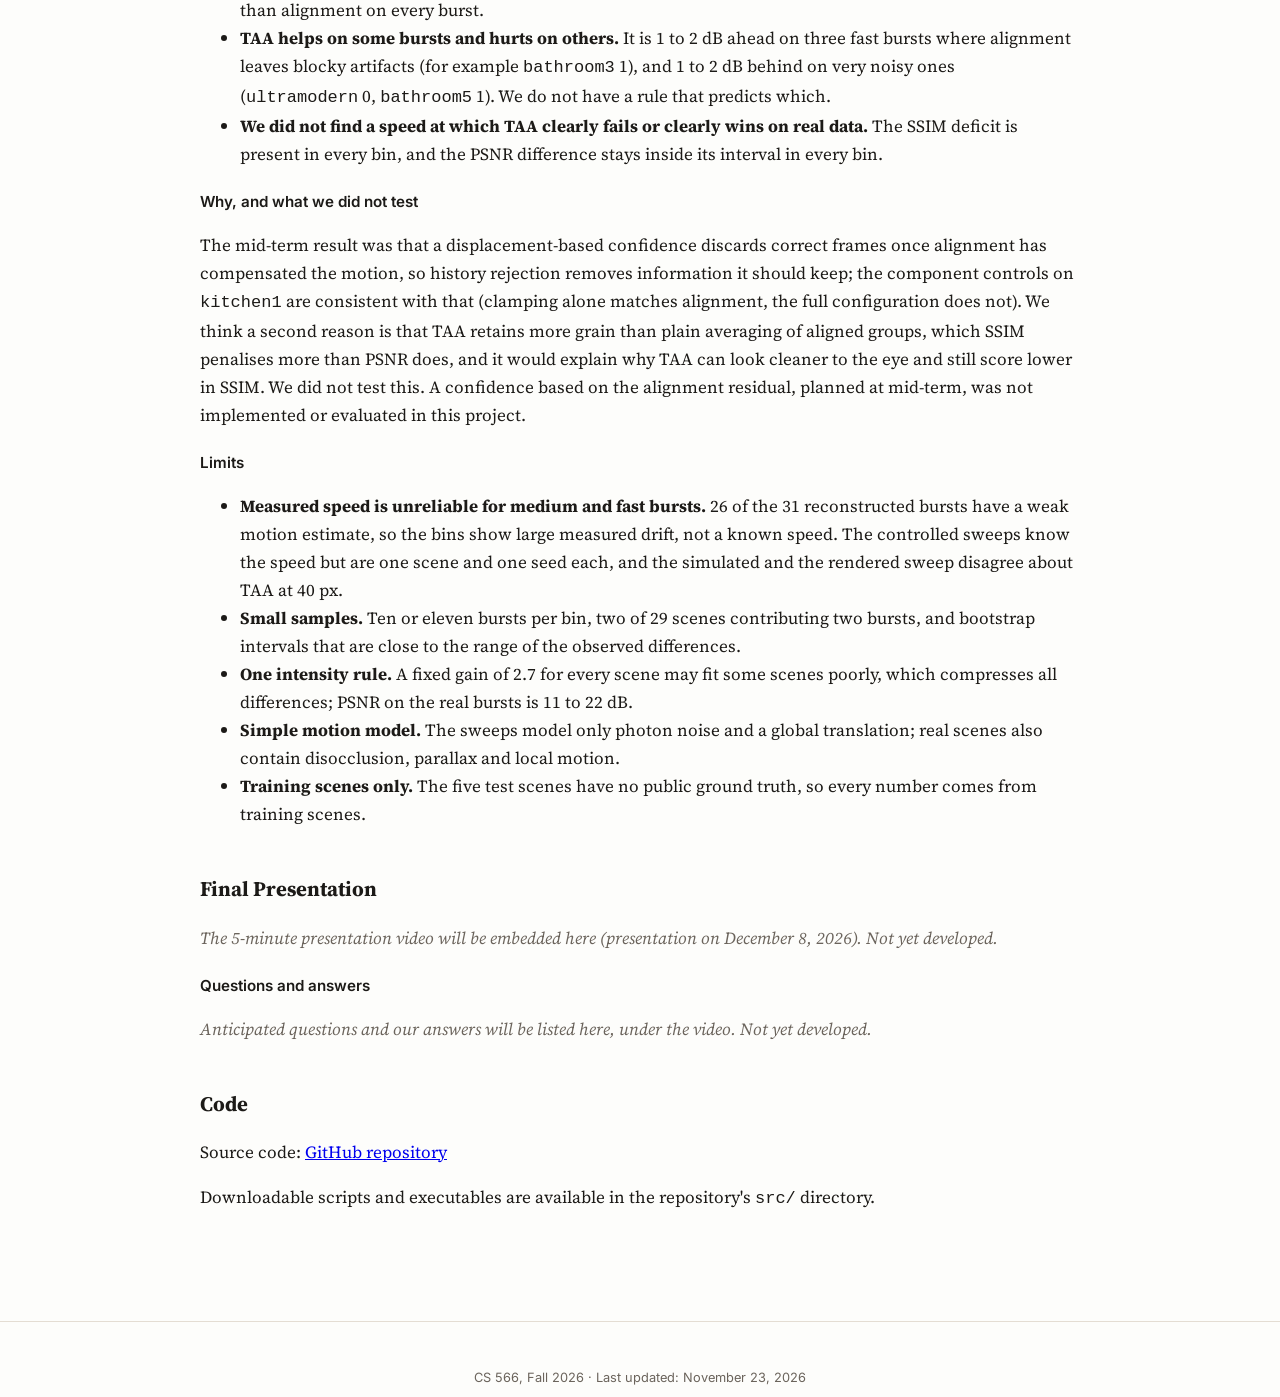
==== commit 82e5f481: "Site: Data and Alignment and Method sections for the final report (#33, #35)" ====
--- a/index.html
+++ b/index.html
@@ -24,6 +24,8 @@
 <li class="rail-group">Updates</li>
 <li><a href="#midterm"><i></i><b>Mid-term</b> <span>Oct 29</span></a></li>
 <li class="rail-group">Final <span>Nov 23</span></li>
+<li><a href="#final-data"><i></i><b>Data and alignment</b></a></li>
+<li><a href="#final-method"><i></i><b>Method</b></a></li>
 <li><a href="#results"><i></i><b>Final results</b></a></li>
 <li><a href="#discussion"><i></i><b>Discussion</b></a></li>
 <li><a href="#presentation"><i></i><b>Presentation</b></a></li>
@@ -246,6 +248,54 @@
 <hr class="section-divider">
 
 <p class="updates-label">Final Report</p>
+
+<section id="final-data">
+<h2>Data and Alignment <span class="date">(Nov 23, 2026)</span></h2>
+<p>This section describes what we actually used, which differs from the proposal in a few places (noted at the end).</p>
+<h3>Data</h3>
+<p>The Single Photon Challenge dataset stores each burst as a photon cube of 1,024 binary frames, 800&times;800 pixels, three colour channels, bit-packed along the width. The training scenes come with a ground-truth image; the five test scenes do not, so every number we report comes from training scenes. We measured the motion inside 100 bursts (bursts 0 and 1 of the 50 training scenes) and reconstructed 31 of them at full resolution (see Final Results). We also used one scene, <code>kitchen1</code>, for development, and two controlled sweeps with known motion: a numpy simulator and a Blender-rendered pan, each at global shifts from 0 to 40&nbsp;px over the burst.</p>
+<p>Two properties of the data shaped the protocol. First, the mean photon rate is about 0.157, so a single frame is far too noisy to align on its own; we align averages of 64-frame groups. Second, the ground truth is the scene at the <em>end</em> of the burst, so every method uses the last group as its reference. Aligning to the first group puts the result in the wrong pose and scored 1.5&nbsp;dB worse than the last-group reference on <code>kitchen1</code>.</p>
+<h3>Motion inside a burst</h3>
+<p>Scenes move during a burst, so alignment has to happen inside the burst, not just between bursts. We estimate the drift by phase correlation between averages of 256-frame windows (a global translation). Drift is mostly horizontal and varies a lot from burst to burst. The estimate is weak for most bursts: 80 of the 100 measured have a low correlation peak, so for them the measured drift indicates how much the scene moved, not a precise speed.</p>
+<h3>Alignment</h3>
+<p>All three methods (naive averaging, aligned averaging and TAA) share one aligner, so differences between them come only from how groups are merged.</p>
+<ul>
+<li><strong>Groups.</strong> The burst is split into consecutive groups of 64 frames. The group average is the unit that gets aligned.</li>
+<li><strong>Block matching.</strong> Each group is aligned to the reference group image with 8&times;8 blocks, coarse to fine over at most three pyramid levels. The coarse search radius is 4&nbsp;px at the coarsest level and 2&nbsp;px around the propagated estimate at finer levels. Matching minimises mean squared error on the channel average, and requires at least half of a block to overlap.</li>
+<li><strong>Small motion.</strong> At the finest level we also search within 2&nbsp;px of zero, so a misleading coarse estimate does not hide a small motion.</li>
+<li><strong>Sub-pixel refinement.</strong> Each integer match is refined with 3&times;3 searches at 0.5, 0.25 and 0.125&nbsp;px, accepted only if it lowers the error. The image is then resampled bilinearly. Pixels with no source are marked invalid and contribute nothing.</li>
+<li><strong>Merging.</strong> Aligned averaging seeds the result with the reference group and adds the other groups weighted by their frame counts.</li>
+</ul>
+<h3>Limits of the alignment</h3>
+<ul>
+<li><strong>Motion is constant within each block</strong> and within a group. There is no model for parallax, disocclusion or motion during the 64 frames of a group.</li>
+<li><strong>Search reach is about 22&nbsp;px per axis.</strong> In a simulator check on a 128&times;128 image, widening the coarse search to reach about 38&nbsp;px changed nothing at 10 and 20&nbsp;px of motion and improved aligned PSNR by about 1&nbsp;dB at 40&nbsp;px. We kept the shipped setting for all results; the limit is small but real at the fast end.</li>
+<li><strong>The ground truth is the end-of-burst pose,</strong> so reconstructions are scored against one instant, not the average over the burst.</li>
+</ul>
+<h3>Changes from the proposal</h3>
+<p>The proposal planned a 10-scene shared subset; the final study uses 31 bursts from 29 scenes, selected by measured motion. The mid-term used a per-image gain; the final results use one fixed gain of 2.7 for every method and scene. Alignment moved from integer displacements to sub-pixel refinement, and every group is aligned to a fixed reference group.</p>
+<p class="pdf-link"><a href="https://github.com/1immy/cs566-project/blob/main/docs/findings/alignment-baseline.md">Alignment baseline (repository)</a> &middot; <a href="https://github.com/1immy/cs566-project/blob/main/docs/findings/burst-motion.md">Burst motion (repository)</a></p>
+</section>
+
+<section id="final-method">
+<h2>Method <span class="date">(Nov 23, 2026)</span></h2>
+<p>Figure 1 above shows the pipeline. This section gives the final form of the method as implemented. Aligned averaging is the control: it uses the same groups, aligner, reference and cube as TAA, and TAA with both history-rejection ingredients turned off reproduces it.</p>
+<h3>Per group</h3>
+<ol>
+<li>Take the next group of 64 frames and average it.</li>
+<li>Align that group to the fixed reference group image, so the new group and the running history share coordinates. The aligner also returns the motion (dy, dx) of every block.</li>
+<li>Clamp the history to the neighbourhood of the new group: for each pixel and channel, the history is limited to the minimum and maximum of the surrounding 3&times;3 pixels of the warped group, widened by 0.05.</li>
+<li>Compute a per-pixel retention confidence and blend: the more the history disagrees with the new group, or the further the pixel moved, the less weight the history keeps.</li>
+</ol>
+<p>The history starts as the reference group. The retention confidence is <code>c = exp(&minus;d/0.1) / (1 + |motion|/8)</code>, where <code>d</code> is how far the history lies outside the clamp bounds and <code>|motion|</code> is the displacement in pixels. Pixels with invalid warps keep their history and weight unchanged.</p>
+<h3>Parameters</h3>
+<p>Neighbourhood radius 1, clamp margin 0.05, rejection scale 0.1, motion scale 8&nbsp;px. Clamping and the adaptive blend can be switched off independently, which is how we ran the component controls on <code>kitchen1</code>.</p>
+<h3>What is not implemented</h3>
+<p>The motion term uses displacement as a proxy for unreliability. A confidence from the match residual of each block was designed and is available in the aligner, but is not part of the evaluated TAA. We do not test it here.</p>
+<h3>Evaluation</h3>
+<p>Reconstructions are scaled by one fixed gain of 2.7, clipped to [0,1], and scored against the ground truth by PSNR and SSIM. Intervals are bootstrap 95% intervals over bursts (seeded), and paired comparisons use an exact two-sided sign test. Details and results are in Final Results.</p>
+<p class="pdf-link"><a href="https://github.com/1immy/cs566-project/blob/main/docs/findings/taa-history-rejection.md">TAA history rejection (repository)</a> &middot; <a href="https://github.com/1immy/cs566-project/blob/main/docs/findings/taa-component-controls.md">Component controls (repository)</a></p>
+</section>
 
 <section id="results">
 <h2>Final Results <span class="date">(Nov 23, 2026)</span></h2>
